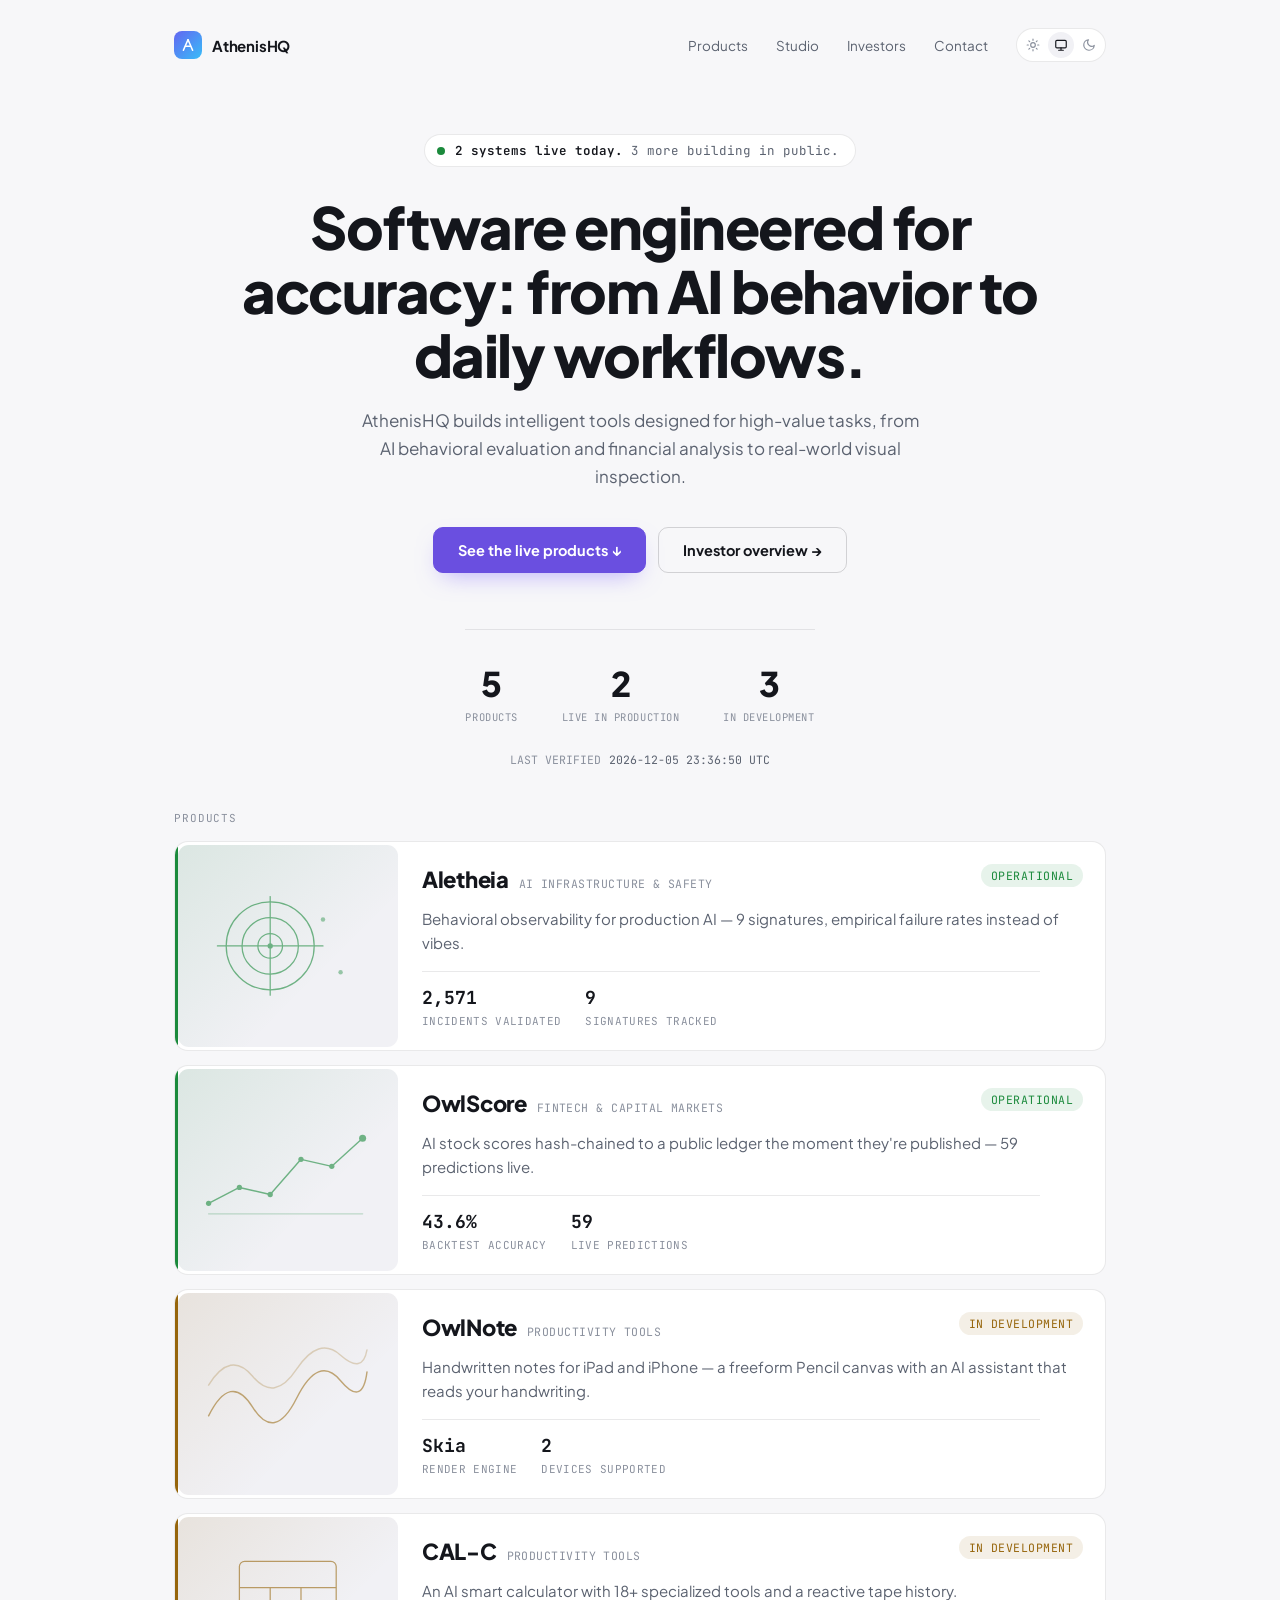
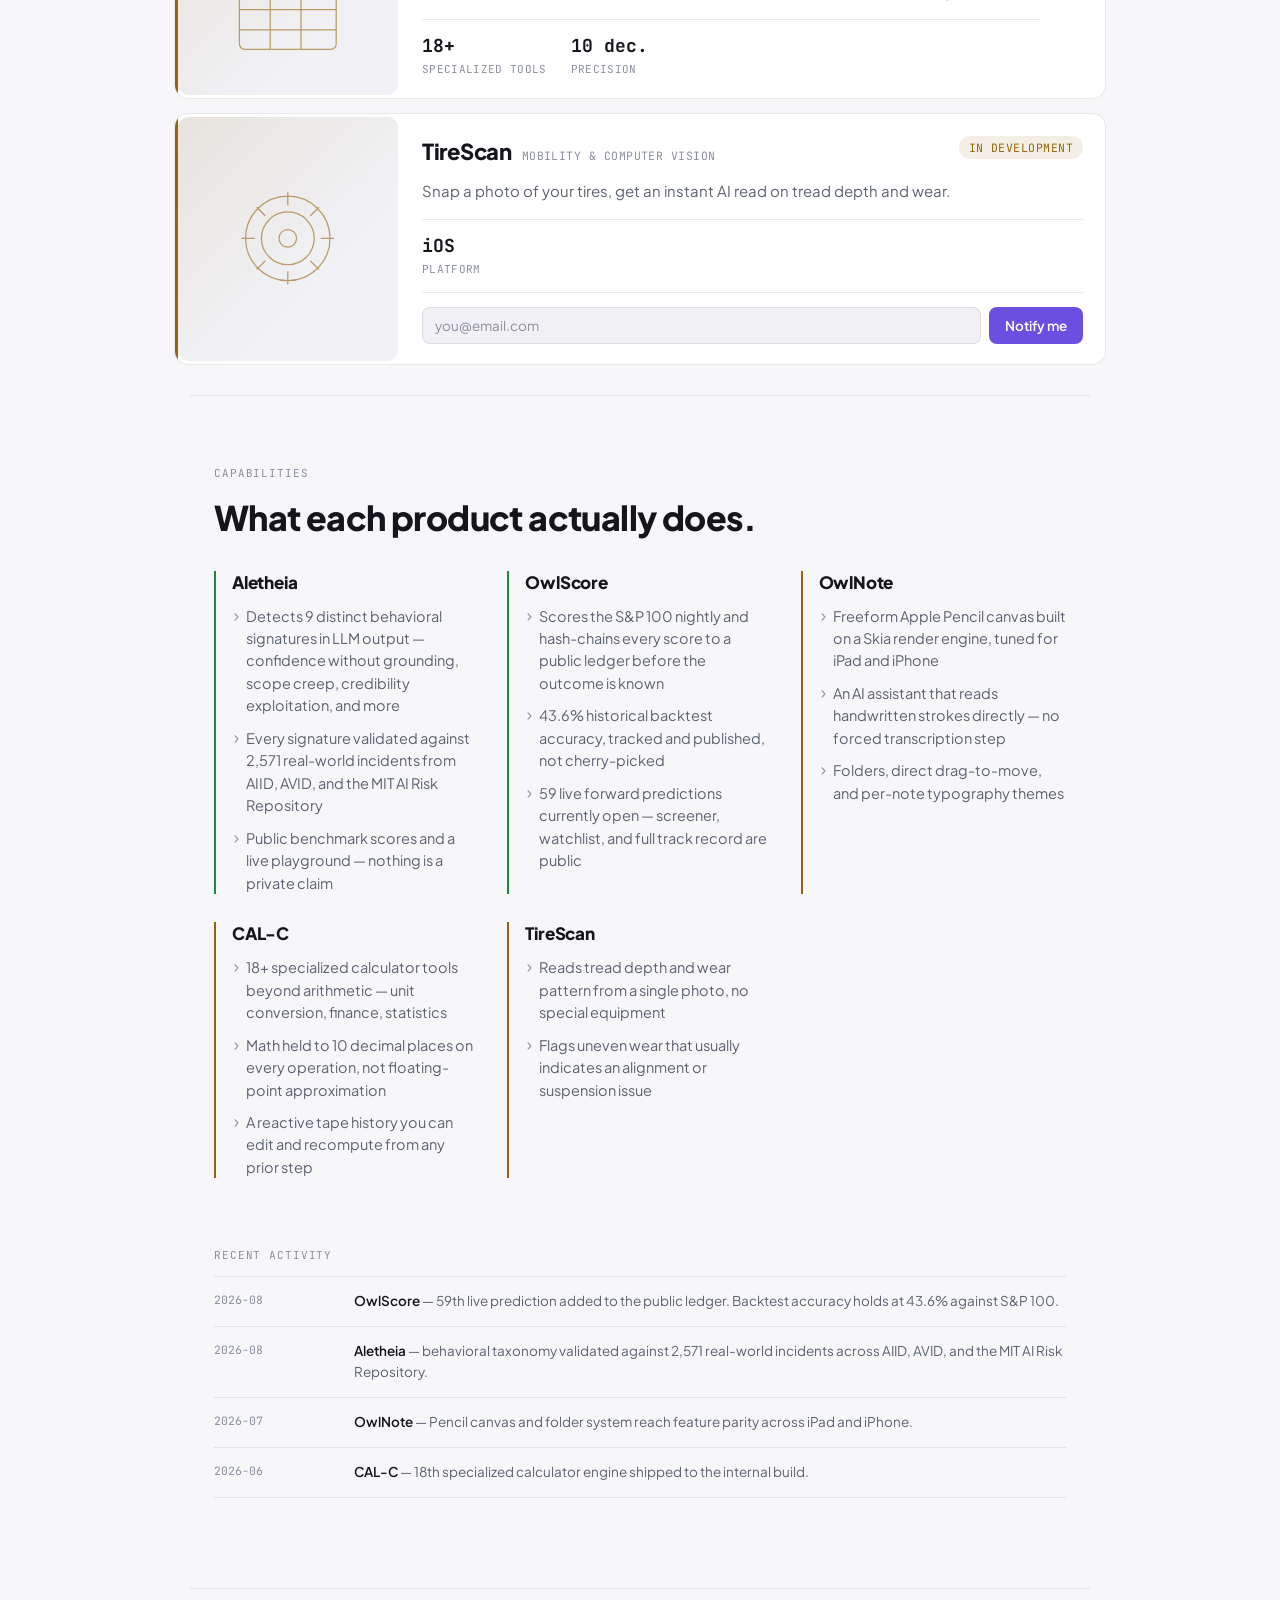
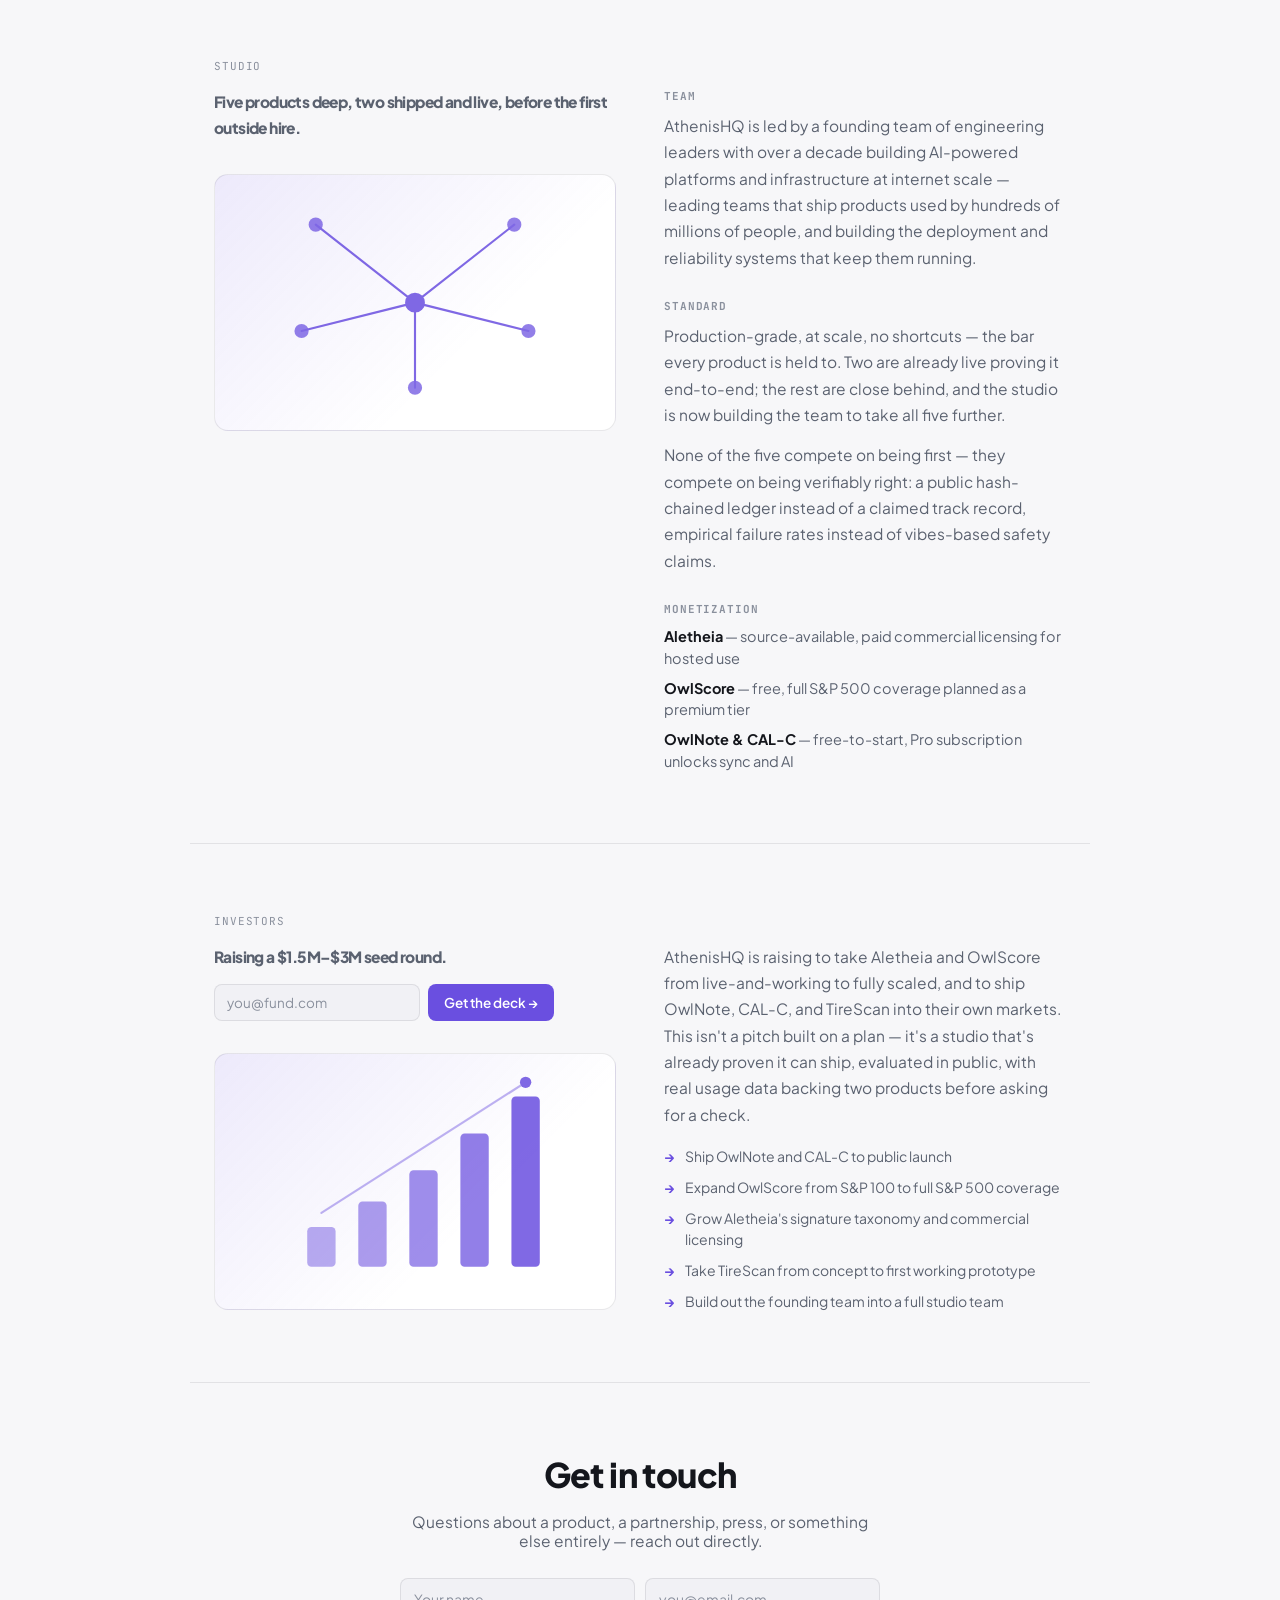
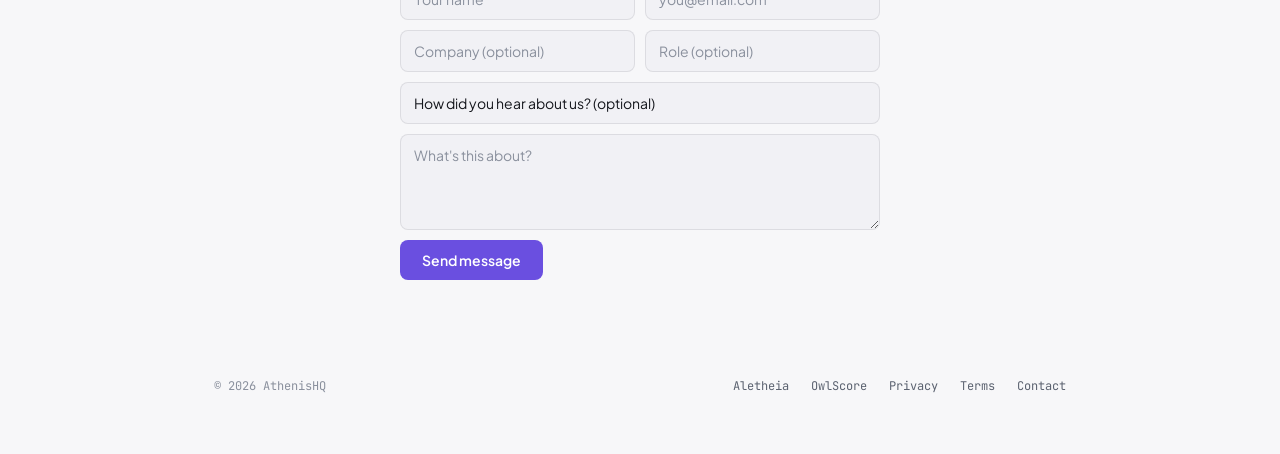
==== index.html @ 22915c14 "style: bump Capabilities section font size (15/13px -> 17/14.5px) Co-Authored-By: Claude Sonnet 5 <n" ====
<!DOCTYPE html>
<html lang="en">
<head>
<meta charset="UTF-8">
<meta name="viewport" content="width=device-width, initial-scale=1.0">
<title>AthenisHQ — AI-native products, verified in public</title>
<meta name="description" content="AthenisHQ is an AI-native product studio building Aletheia (LLM behavioral observability), OwlScore (verifiable AI stock scoring), OwlNote, CAL-C, and TireScan — each held to the same bar: real primitives, checkable claims.">
<meta name="robots" content="index, follow">
<link rel="canonical" href="https://athenishq.com/">

<meta property="og:type" content="website">
<meta property="og:url" content="https://athenishq.com/">
<meta property="og:title" content="AthenisHQ — AI-native products, verified in public">
<meta property="og:description" content="Five products. Two shipped. Zero shortcuts. Aletheia, OwlScore, OwlNote, CAL-C, and TireScan.">
<meta property="og:site_name" content="AthenisHQ">

<meta name="twitter:card" content="summary">
<meta name="twitter:title" content="AthenisHQ — AI-native products, verified in public">
<meta name="twitter:description" content="Five products. Two shipped. Zero shortcuts.">

<script type="application/ld+json">
{
  "@context": "https://schema.org",
  "@type": "Organization",
  "name": "AthenisHQ",
  "url": "https://athenishq.com",
  "sameAs": ["https://carmeai.com", "https://owlscore.carmeai.com"]
}
</script>

<link rel="icon" href="data:image/svg+xml,<svg xmlns=%22http://www.w3.org/2000/svg%22 viewBox=%220 0 32 32%22><defs><linearGradient id=%22g%22 x1=%220%22 y1=%220%22 x2=%2232%22 y2=%2232%22><stop offset=%220%22 stop-color=%22%236366F1%22/><stop offset=%221%22 stop-color=%22%2338BDF8%22/></linearGradient></defs><rect width=%2232%22 height=%2232%22 rx=%228%22 fill=%22url(%23g)%22/><path d=%22M16 6L8 26%22 stroke=%22%23fff%22 stroke-width=%222.6%22 stroke-linecap=%22round%22 fill=%22none%22/><path d=%22M16 6L24 26%22 stroke=%22%23fff%22 stroke-width=%222.6%22 stroke-linecap=%22round%22 fill=%22none%22/><path d=%22M11 18H21%22 stroke=%22%23fff%22 stroke-width=%222.6%22 stroke-linecap=%22round%22 fill=%22none%22/></svg>">

<link rel="preconnect" href="https://fonts.googleapis.com">
<link rel="preconnect" href="https://fonts.gstatic.com" crossorigin>
<link href="https://fonts.googleapis.com/css2?family=Plus+Jakarta+Sans:wght@400;500;600;700;800&family=JetBrains+Mono:wght@400;500;600&display=swap" rel="stylesheet">

<style>
  :root {
    --bg: #0B0D12;
    --surface: #12151B;
    --surface-2: #171B22;
    --line: rgba(255,255,255,0.08);
    --line-2: rgba(255,255,255,0.14);
    --text: #F0F2F5;
    --text-dim: #8B92A0;
    --text-faint: #565D6B;
    --ok: #3FB950;
    --ok-dim: rgba(63,185,80,0.12);
    --dev: #D29922;
    --dev-dim: rgba(210,153,34,0.12);
    --idle: #6E7681;
    --idle-dim: rgba(110,118,129,0.1);
    --accent: #7B61FF;
    --accent-dim: rgba(123,97,255,0.14);
    --font-sans: 'Plus Jakarta Sans', -apple-system, BlinkMacSystemFont, sans-serif;
    --font-mono: 'JetBrains Mono', ui-monospace, 'SF Mono', Menlo, monospace;
  }
  :root[data-theme="light"] {
    --bg: #F7F7F9; --surface: #FFFFFF; --surface-2: #F1F1F5;
    --line: rgba(15,17,23,0.09); --line-2: rgba(15,17,23,0.16);
    --text: #14161C; --text-dim: #5B6270; --text-faint: #8A909D;
    --ok: #1B8A3C; --ok-dim: rgba(27,138,60,0.10);
    --dev: #96650B; --dev-dim: rgba(150,101,11,0.10);
    --idle: #5B6270; --idle-dim: rgba(91,98,112,0.08);
    --accent: #6A4FE0; --accent-dim: rgba(106,79,224,0.12);
  }
  @media (prefers-color-scheme: light) {
    :root:not([data-theme="dark"]) {
      --bg: #F7F7F9; --surface: #FFFFFF; --surface-2: #F1F1F5;
      --line: rgba(15,17,23,0.09); --line-2: rgba(15,17,23,0.16);
      --text: #14161C; --text-dim: #5B6270; --text-faint: #8A909D;
      --ok: #1B8A3C; --ok-dim: rgba(27,138,60,0.10);
      --dev: #96650B; --dev-dim: rgba(150,101,11,0.10);
      --idle: #5B6270; --idle-dim: rgba(91,98,112,0.08);
      --accent: #6A4FE0; --accent-dim: rgba(106,79,224,0.12);
    }
  }
  * { box-sizing: border-box; margin: 0; padding: 0; }
  /* scroll-behavior intentionally left as browser default (not smooth) —
     see the hash-anchor script below for why. */
  body {
    background: var(--bg); color: var(--text);
    font-family: var(--font-sans); -webkit-font-smoothing: antialiased;
    transition: background 0.2s ease, color 0.2s ease;
  }
  a { color: inherit; }

  header {
    display: flex; align-items: center; justify-content: space-between;
    max-width: 980px; margin: 0 auto; padding: 28px 24px 0;
  }
  .brand { display: flex; align-items: center; gap: 10px; text-decoration: none; }
  .brand-mark {
    width: 28px; height: 28px; border-radius: 8px;
    background: linear-gradient(135deg, #6366F1, #38BDF8);
    display: flex; align-items: center; justify-content: center;
    flex-shrink: 0;
  }
  .brand-mark svg { width: 16px; height: 16px; }
  .brand-name { font-weight: 700; font-size: 15px; letter-spacing: -0.2px; }
  nav { display: flex; align-items: center; gap: 28px; font-size: 13.5px; }
  nav a { text-decoration: none; color: var(--text-dim); }
  nav a:hover { color: var(--text); }
  .theme-toggle {
    display: flex; align-items: center; gap: 2px;
    border: 1px solid var(--line); border-radius: 999px; padding: 3px;
    background: var(--surface);
  }
  .theme-toggle button {
    all: unset; cursor: pointer; width: 26px; height: 26px; border-radius: 999px;
    display: flex; align-items: center; justify-content: center;
    color: var(--text-faint); transition: background 0.15s ease, color 0.15s ease;
  }
  .theme-toggle button svg { width: 14px; height: 14px; }
  .theme-toggle button:hover { color: var(--text-dim); }
  .theme-toggle button.active { background: var(--surface-2); color: var(--text); }
  @media (max-width: 700px) { nav a { display: none; } }

  /* ── Status header ── */
  .status-hero {
    max-width: 900px; margin: 72px auto 0; padding: 0 24px;
    display: flex; flex-direction: column; align-items: center; text-align: center;
  }
  .overall {
    display: inline-flex; align-items: center; gap: 10px; margin-bottom: 28px;
    padding: 7px 16px 7px 12px; border: 1px solid var(--line); border-radius: 999px;
    background: var(--surface);
  }
  .pulse-dot { position: relative; width: 8px; height: 8px; border-radius: 50%; background: var(--ok); flex-shrink: 0; }
  .pulse-dot::after {
    content: ""; position: absolute; inset: -6px; border-radius: 50%;
    border: 1px solid var(--ok); opacity: 0; animation: pulse 2.2s ease-out infinite;
  }
  @keyframes pulse { 0% { opacity: 0.6; transform: scale(0.6); } 100% { opacity: 0; transform: scale(1.8); } }
  @media (prefers-reduced-motion: reduce) { .pulse-dot::after { animation: none; } }
  .overall-text { font-family: var(--font-mono); font-size: 12.5px; color: var(--text-dim); }
  .overall-text b { color: var(--text); font-weight: 600; }

  h1 {
    font-size: clamp(34px, 5.6vw, 58px); font-weight: 800; line-height: 1.1;
    letter-spacing: -1.5px; max-width: 800px; margin-bottom: 20px;
  }
  .hero-desc { font-size: 17px; line-height: 1.65; color: var(--text-dim); max-width: 560px; margin-bottom: 4px; }

  .cta-row { display: flex; gap: 12px; flex-wrap: wrap; justify-content: center; margin-top: 32px; }
  .btn-primary, .btn-secondary {
    font-family: var(--font-sans); font-size: 14.5px; font-weight: 700;
    padding: 13px 24px; border-radius: 10px; text-decoration: none; border: none; cursor: pointer;
    display: inline-flex; align-items: center; gap: 8px;
    transition: transform 0.15s ease, box-shadow 0.15s ease, border-color 0.15s ease, background 0.15s ease, opacity 0.15s ease;
  }
  .btn-primary {
    background: var(--accent); color: #fff; border: 1px solid var(--accent);
    box-shadow: 0 10px 24px -10px rgba(123,97,255,0.55);
  }
  .btn-primary:hover { transform: translateY(-1px); box-shadow: 0 14px 30px -10px rgba(123,97,255,0.7); }
  .btn-primary:disabled { opacity: 0.6; cursor: default; transform: none; }
  .btn-secondary { background: transparent; color: var(--text); border: 1px solid var(--line-2); }
  .btn-secondary:hover { background: var(--surface-2); border-color: var(--text-dim); }

  .stat-strip {
    display: flex; gap: 44px; flex-wrap: wrap; justify-content: center;
    margin-top: 56px; padding-top: 32px; border-top: 1px solid var(--line);
    max-width: 640px;
  }
  .stat-item { text-align: center; }
  .stat-item b { display: block; font-size: clamp(24px, 3vw, 34px); font-weight: 800; letter-spacing: -0.5px; }
  .stat-item span {
    display: block; margin-top: 5px; font-family: var(--font-mono); font-size: 10.5px;
    color: var(--text-faint); text-transform: uppercase; letter-spacing: 0.05em;
  }

  .verified-line {
    margin-top: 28px; width: 100%; max-width: 640px;
    display: flex; align-items: center; justify-content: center; gap: 8px;
    font-family: var(--font-mono); font-size: 11.5px; color: var(--text-faint);
  }
  .verified-line #live-clock { color: var(--text-dim); }
  @media (max-width: 640px) { .status-hero { margin-top: 48px; } }

  /* ── Reveal-on-scroll ── */
  .reveal { opacity: 0; transform: translateY(16px); transition: opacity 0.5s ease, transform 0.35s ease; overflow-anchor: none; }
  .reveal.in-view { opacity: 1; transform: translateY(0); }

  /* ── Products ── */
  .services { max-width: 980px; margin: 44px auto 0; padding: 0 24px 30px; }
  .services-label {
    font-family: var(--font-mono); font-size: 11px; letter-spacing: 0.08em;
    color: var(--text-faint); text-transform: uppercase; margin-bottom: 16px;
  }
  .services-grid { display: flex; flex-direction: column; gap: 14px; }
  .service {
    display: flex; flex-direction: row; align-items: stretch; position: relative;
    border: 1px solid var(--line); border-radius: 14px;
    background: var(--surface); text-decoration: none; color: inherit;
    overflow: hidden;
    transition: opacity 0.5s ease, transform 0.35s ease, border-color 0.18s ease, background 0.18s ease, box-shadow 0.25s ease;
  }
  .service::before { content: ""; position: absolute; left: 0; top: 0; bottom: 0; width: 3px; z-index: 1; }
  .service.ok::before { background: var(--ok); }
  .service.dev::before { background: var(--dev); }
  .service.idle::before { background: var(--idle); }
  .service:hover, .service:focus-within {
    background: var(--surface-2); border-color: var(--line-2);
    transform: translateY(-3px);
    box-shadow: 0 16px 32px -18px rgba(0,0,0,0.55);
  }
  .service:hover .svc-arrow { opacity: 1; transform: translate(0,0); }
  .svc-graphic {
    flex: 0 0 220px; align-self: stretch; margin: 3px 0 3px 3px;
    border-radius: 11px;
    display: flex; align-items: center; justify-content: center;
    position: relative; overflow: hidden;
  }
  .service.ok .svc-graphic { background: linear-gradient(135deg, var(--ok-dim), transparent 65%), var(--surface-2); }
  .service.dev .svc-graphic { background: linear-gradient(135deg, var(--dev-dim), transparent 65%), var(--surface-2); }
  .svc-graphic svg { width: 88%; height: 88%; opacity: 0.6; }
  .service.ok .svc-graphic svg { color: var(--ok); }
  .service.dev .svc-graphic svg { color: var(--dev); }
  .svc-content { flex: 1; min-width: 0; padding: 22px 22px 20px 24px; display: flex; flex-direction: column; }
  @media (max-width: 760px) {
    .service { flex-direction: column; }
    .svc-graphic { flex: 0 0 140px; margin: 3px 3px 0; }
    .svc-content { padding: 18px 20px 18px; }
  }
  .svc-top { display: flex; justify-content: space-between; align-items: flex-start; gap: 16px; margin-bottom: 14px; }
  .svc-name { display: flex; flex-direction: column; gap: 3px; padding-top: 1px; }
  .svc-name-row { display: flex; align-items: baseline; gap: 10px; flex-wrap: wrap; }
  .svc-name b { font-size: 22px; font-weight: 800; letter-spacing: -0.3px; }
  .svc-name .vertical { font-family: var(--font-mono); font-size: 11.5px; color: var(--text-faint); text-transform: uppercase; letter-spacing: 0.04em; }
  .svc-status {
    font-family: var(--font-mono); font-size: 11.5px; text-transform: uppercase;
    letter-spacing: 0.04em; white-space: nowrap; padding: 4px 10px; border-radius: 20px; flex-shrink: 0;
  }
  .svc-status.ok { color: var(--ok); background: var(--ok-dim); }
  .svc-status.dev { color: var(--dev); background: var(--dev-dim); }
  .svc-status.idle { color: var(--idle); background: var(--idle-dim); }
  .svc-desc { font-size: 15px; color: var(--text-dim); line-height: 1.6; margin-bottom: 16px; }
  .svc-bottom { display: flex; justify-content: space-between; align-items: flex-end; margin-top: auto; gap: 16px; flex-wrap: wrap; }
  .svc-metrics { display: flex; gap: 24px; padding-top: 14px; border-top: 1px solid var(--line); font-family: var(--font-mono); flex: 1; }
  .svc-metrics b { display: block; font-size: 18px; color: var(--text); font-weight: 700; }
  .svc-metrics span { font-size: 11px; color: var(--text-faint); text-transform: uppercase; letter-spacing: 0.03em; }
  .svc-arrow {
    font-family: var(--font-mono); font-size: 18px; padding-top: 16px; padding-left: 16px;
    opacity: 0; transform: translate(-6px, 0); transition: opacity 0.25s ease, transform 0.25s ease; flex-shrink: 0;
  }
  .service.ok .svc-arrow { color: var(--ok); }
  .service.dev .svc-arrow { color: var(--dev); }

  /* ── Inline waitlist form ── */
  .inline-waitlist { display: flex; gap: 8px; flex-wrap: wrap; margin-top: 14px; padding-top: 14px; border-top: 1px solid var(--line); }
  .inline-waitlist input[type="email"] {
    flex: 1; min-width: 150px; padding: 9px 12px; border-radius: 8px;
    background: var(--surface-2); border: 1px solid var(--line);
    color: var(--text); font-family: var(--font-sans); font-size: 13.5px;
  }
  .inline-waitlist input[type="email"]::placeholder { color: var(--text-faint); }
  .inline-waitlist input[type="email"]:focus { outline: none; border-color: var(--accent); }
  .inline-waitlist button {
    padding: 9px 16px; border-radius: 8px; border: none;
    background: var(--accent); color: #fff;
    font-family: var(--font-sans); font-size: 13.5px; font-weight: 600;
    cursor: pointer; transition: opacity 0.15s; white-space: nowrap;
  }
  .inline-waitlist button:hover { opacity: 0.88; }
  .inline-waitlist button:disabled { opacity: 0.6; cursor: default; }
  .inline-waitlist-note { font-size: 12px; margin-top: 8px; color: var(--text-faint); width: 100%; }
  .inline-waitlist-note.ok { color: var(--ok); }
  .inline-waitlist-note.err { color: #EF4444; }
  .inline-waitlist.centered { max-width: 380px; margin-left: auto; margin-right: auto; }

  /* ── Capabilities ── */
  .cap-grid { display: grid; grid-template-columns: repeat(auto-fit, minmax(210px, 1fr)); gap: 28px; margin-top: 32px; }
  .cap-card { padding-left: 16px; border-left: 2px solid var(--line); }
  .cap-card.ok { border-left-color: var(--ok); }
  .cap-card.dev { border-left-color: var(--dev); }
  .cap-card b.cap-name { display: block; font-size: 17px; font-weight: 800; margin-bottom: 12px; letter-spacing: -0.2px; }
  .cap-card ul { list-style: none; display: flex; flex-direction: column; gap: 10px; }
  .cap-card li { font-size: 14.5px; color: var(--text-dim); line-height: 1.55; padding-left: 14px; position: relative; }
  .cap-card li::before { content: "›"; position: absolute; left: 0; top: 0; color: var(--text-faint); font-family: var(--font-mono); }

  /* ── Incident-style log ── */
  .log-wrap { max-width: 900px; margin: 0 auto; padding: 0 24px 90px; }
  .log-label {
    font-family: var(--font-mono); font-size: 11px; letter-spacing: 0.08em;
    color: var(--text-faint); text-transform: uppercase; margin-bottom: 14px;
  }
  .log-entry { display: grid; grid-template-columns: 120px 1fr; gap: 20px; padding: 14px 0; border-top: 1px solid var(--line); font-size: 13.5px; }
  .log-entry:last-child { border-bottom: 1px solid var(--line); }
  .log-entry time { font-family: var(--font-mono); font-size: 11.5px; color: var(--text-faint); padding-top: 1px; }
  .log-entry p { color: var(--text-dim); line-height: 1.55; }
  .log-entry p b { color: var(--text); font-weight: 600; }

  /* ── Studio / Investors / Contact ── */
  .section { max-width: 900px; margin: 0 auto; padding: 70px 24px; border-top: 1px solid var(--line); scroll-margin-top: 80px; }
  #products { scroll-margin-top: 80px; }
  .section-label {
    font-family: var(--font-mono); font-size: 11px; letter-spacing: 0.08em;
    color: var(--text-faint); text-transform: uppercase; margin-bottom: 16px;
  }
  .split { display: grid; grid-template-columns: 1fr 1fr; gap: 48px; align-items: start; }
  @media (max-width: 760px) { .split { grid-template-columns: 1fr; } }
  .split-quote { font-size: clamp(22px, 2.8vw, 30px); font-weight: 800; letter-spacing: -0.6px; line-height: 1.3; }
  .section-graphic {
    margin-top: 32px; min-height: 220px; border-radius: 14px;
    background: linear-gradient(135deg, var(--accent-dim), transparent 65%), var(--surface);
    border: 1px solid var(--line);
    display: flex; align-items: center; justify-content: center;
  }
  .section-graphic svg { width: 78%; height: 78%; color: var(--accent); opacity: 0.85; }
  @media (max-width: 760px) { .section-graphic { margin-top: 24px; } }
  .split p { font-size: 15.5px; line-height: 1.7; color: var(--text-dim); }
  .split p + p { margin-top: 14px; }
  .studio-blocks { display: flex; flex-direction: column; gap: 28px; }
  .studio-block-label {
    display: block; font-family: var(--font-mono); font-size: 11px; letter-spacing: 0.08em;
    color: var(--text-faint); text-transform: uppercase; margin-bottom: 10px;
  }
  .studio-money { list-style: none; display: flex; flex-direction: column; gap: 8px; }
  .studio-money li { font-size: 14.5px; color: var(--text-dim); line-height: 1.5; }
  .studio-money li b { color: var(--text); font-weight: 700; }
  .roadmap-list { list-style: none; display: flex; flex-direction: column; gap: 10px; margin-top: 18px; }
  .roadmap-list li { font-size: 14px; color: var(--text-dim); line-height: 1.5; display: flex; gap: 10px; align-items: flex-start; }
  .roadmap-list li::before { content: "→"; color: var(--accent); font-weight: 700; flex-shrink: 0; }

  .contact-block { text-align: center; }
  .contact-block h2 { font-size: clamp(24px, 3.2vw, 34px); font-weight: 800; letter-spacing: -0.6px; max-width: 560px; margin: 0 auto 16px; }
  .contact-block p { font-size: 15.5px; color: var(--text-dim); max-width: 480px; margin: 0 auto 8px; }
  .contact-block .inline-waitlist { border-top: none; padding-top: 0; margin-top: 28px; justify-content: center; }

  .contact-form {
    display: flex; flex-direction: column; gap: 10px;
    max-width: 480px; margin: 28px auto 0; text-align: left;
  }
  .contact-row { display: flex; gap: 10px; flex-wrap: wrap; }
  .contact-form input, .contact-form textarea, .contact-form select {
    flex: 1; min-width: 160px; padding: 11px 13px; border-radius: 8px;
    background: var(--surface-2); border: 1px solid var(--line);
    color: var(--text); font-family: var(--font-sans); font-size: 14px;
  }
  .contact-form select { width: 100%; appearance: none; cursor: pointer; }
  .contact-form select:invalid, .contact-form select option[value=""] { color: var(--text-faint); }
  .contact-form textarea { width: 100%; resize: vertical; min-height: 90px; }
  .contact-form input::placeholder, .contact-form textarea::placeholder { color: var(--text-faint); }
  .contact-form input:focus, .contact-form textarea:focus, .contact-form select:focus { outline: none; border-color: var(--accent); }
  .contact-form button {
    align-self: flex-start; padding: 11px 22px; border-radius: 8px; border: none;
    background: var(--accent); color: #fff;
    font-family: var(--font-sans); font-size: 14px; font-weight: 600;
    cursor: pointer; transition: opacity 0.15s;
  }
  .contact-form button:hover { opacity: 0.88; }
  .contact-form button:disabled { opacity: 0.6; cursor: default; }

  footer {
    max-width: 900px; margin: 0 auto; padding: 28px 24px 60px;
    display: flex; justify-content: space-between; align-items: center; flex-wrap: wrap; gap: 12px;
    font-family: var(--font-mono); font-size: 12px; color: var(--text-faint);
  }
  footer .foot-links { display: flex; gap: 22px; flex-wrap: wrap; }
  footer a { color: var(--text-dim); text-decoration: none; }
  footer a:hover { color: var(--text); }
</style>
</head>
<body>

<header>
  <a href="#" class="brand">
    <span class="brand-mark">
      <svg viewBox="0 0 24 24" fill="none" stroke="#fff" stroke-width="2.2" stroke-linecap="round" stroke-linejoin="round">
        <path d="M12 4L5 20"/><path d="M12 4L19 20"/><path d="M8.3 14H15.7"/>
      </svg>
    </span>
    <span class="brand-name">AthenisHQ</span>
  </a>
  <nav>
    <a href="#products">Products</a>
    <a href="#studio">Studio</a>
    <a href="#investors">Investors</a>
    <a href="#contact">Contact</a>
    <div class="theme-toggle" role="group" aria-label="Theme">
      <button type="button" data-theme-choice="light" aria-label="Light theme" title="Light">
        <svg viewBox="0 0 24 24" fill="none" stroke="currentColor" stroke-width="2" stroke-linecap="round"><circle cx="12" cy="12" r="4"/><path d="M12 2v2M12 20v2M4.9 4.9l1.4 1.4M17.7 17.7l1.4 1.4M2 12h2M20 12h2M4.9 19.1l1.4-1.4M17.7 6.3l1.4-1.4"/></svg>
      </button>
      <button type="button" data-theme-choice="system" aria-label="System theme" title="System">
        <svg viewBox="0 0 24 24" fill="none" stroke="currentColor" stroke-width="2" stroke-linecap="round" stroke-linejoin="round"><rect x="3" y="4" width="18" height="13" rx="2"/><path d="M8 21h8M12 17v4"/></svg>
      </button>
      <button type="button" data-theme-choice="dark" aria-label="Dark theme" title="Dark">
        <svg viewBox="0 0 24 24" fill="none" stroke="currentColor" stroke-width="2" stroke-linecap="round" stroke-linejoin="round"><path d="M21 12.8A9 9 0 1 1 11.2 3 7 7 0 0 0 21 12.8z"/></svg>
      </button>
    </div>
  </nav>
</header>

<div class="status-hero">
  <div class="overall">
    <span class="pulse-dot"></span>
    <span class="overall-text"><b>2 systems live today.</b> 3 more building in public.</span>
  </div>

  <h1>Software engineered for accuracy: from AI behavior to daily workflows.</h1>
  <p class="hero-desc">AthenisHQ builds intelligent tools designed for high-value tasks, from AI behavioral evaluation and financial analysis to real-world visual inspection.</p>

  <div class="cta-row">
    <a href="#products" class="btn-primary">See the live products ↓</a>
    <a href="#investors" class="btn-secondary">Investor overview →</a>
  </div>

  <div class="stat-strip">
    <div class="stat-item"><b>5</b><span>Products</span></div>
    <div class="stat-item"><b>2</b><span>Live in production</span></div>
    <div class="stat-item"><b>3</b><span>In development</span></div>
  </div>

  <div class="verified-line">
    <span>LAST VERIFIED</span>
    <span id="live-clock">—</span>
  </div>
</div>

<div class="services" id="products">
  <div class="services-label">Products</div>
  <div class="services-grid">

  <a href="https://carmeai.com" target="_blank" rel="noopener" class="service ok reveal">
    <div class="svc-graphic">
      <svg viewBox="0 0 220 140" fill="none" stroke="currentColor" stroke-width="1.4" stroke-linecap="round">
        <circle cx="90" cy="70" r="14"/><circle cx="90" cy="70" r="32"/><circle cx="90" cy="70" r="50"/>
        <line x1="90" y1="14" x2="90" y2="126"/><line x1="30" y1="70" x2="150" y2="70"/>
        <circle cx="90" cy="70" r="3" fill="currentColor" stroke="none"/>
        <circle cx="150" cy="40" r="2.5" fill="currentColor" stroke="none" opacity="0.7"/>
        <circle cx="170" cy="100" r="2.5" fill="currentColor" stroke="none" opacity="0.7"/>
      </svg>
    </div>
    <div class="svc-content">
      <div class="svc-top">
        <div class="svc-name"><div class="svc-name-row"><b>Aletheia</b><span class="vertical">AI Infrastructure &amp; Safety</span></div></div>
        <span class="svc-status ok">Operational</span>
      </div>
      <p class="svc-desc">Behavioral observability for production AI — 9 signatures, empirical failure rates instead of vibes.</p>
      <div class="svc-bottom">
        <div class="svc-metrics">
          <div><b>2,571</b><span>Incidents validated</span></div>
          <div><b>9</b><span>Signatures tracked</span></div>
        </div>
        <span class="svc-arrow">→</span>
      </div>
    </div>
  </a>

  <a href="https://owlscore.carmeai.com" target="_blank" rel="noopener" class="service ok reveal">
    <div class="svc-graphic">
      <svg viewBox="0 0 220 140" fill="none" stroke="currentColor" stroke-width="1.6" stroke-linecap="round" stroke-linejoin="round">
        <polyline points="20,108 55,90 90,98 125,58 160,66 195,34"/>
        <circle cx="20" cy="108" r="3" fill="currentColor" stroke="none"/>
        <circle cx="55" cy="90" r="3" fill="currentColor" stroke="none"/>
        <circle cx="90" cy="98" r="3" fill="currentColor" stroke="none"/>
        <circle cx="125" cy="58" r="3" fill="currentColor" stroke="none"/>
        <circle cx="160" cy="66" r="3" fill="currentColor" stroke="none"/>
        <circle cx="195" cy="34" r="4" fill="currentColor" stroke="none"/>
        <line x1="20" y1="120" x2="195" y2="120" opacity="0.4"/>
      </svg>
    </div>
    <div class="svc-content">
      <div class="svc-top">
        <div class="svc-name"><div class="svc-name-row"><b>OwlScore</b><span class="vertical">Fintech &amp; Capital Markets</span></div></div>
        <span class="svc-status ok">Operational</span>
      </div>
      <p class="svc-desc" id="owlscore-live-note-wrap">AI stock scores hash-chained to a public ledger the moment they're published — 59 predictions live.<span id="owlscore-live-note" style="display:none; color:var(--ok);"> · Pulled live from the public ledger, just now.</span></p>
      <div class="svc-bottom">
        <div class="svc-metrics">
          <div><b id="os-stat-backtest">43.6%</b><span>Backtest accuracy</span></div>
          <div><b id="os-stat-live">59</b><span>Live predictions</span></div>
        </div>
        <span class="svc-arrow">→</span>
      </div>
    </div>
  </a>

  <a href="/owlnote/" class="service dev reveal">
    <div class="svc-graphic">
      <svg viewBox="0 0 220 140" fill="none" stroke="currentColor" stroke-width="1.6" stroke-linecap="round">
        <path d="M20,95 Q45,45 70,85 T120,75 T170,55 T200,45" opacity="0.9"/>
        <path d="M20,60 Q45,20 70,50 T120,42 T170,26 T200,20" opacity="0.4"/>
      </svg>
    </div>
    <div class="svc-content">
      <div class="svc-top">
        <div class="svc-name"><div class="svc-name-row"><b>OwlNote</b><span class="vertical">Productivity Tools</span></div></div>
        <span class="svc-status dev">In development</span>
      </div>
      <p class="svc-desc">Handwritten notes for iPad and iPhone — a freeform Pencil canvas with an AI assistant that reads your handwriting.</p>
      <div class="svc-bottom">
        <div class="svc-metrics">
          <div><b>Skia</b><span>Render engine</span></div>
          <div><b>2</b><span>Devices supported</span></div>
        </div>
        <span class="svc-arrow">→</span>
      </div>
    </div>
  </a>

  <a href="/calc/" class="service dev reveal">
    <div class="svc-graphic">
      <svg viewBox="0 0 220 140" fill="none" stroke="currentColor" stroke-width="1.4">
        <rect x="55" y="20" width="110" height="100" rx="6"/>
        <line x1="55" y1="50" x2="165" y2="50"/>
        <line x1="90" y1="50" x2="90" y2="120"/>
        <line x1="125" y1="50" x2="125" y2="120"/>
        <line x1="55" y1="75" x2="165" y2="75"/>
        <line x1="55" y1="98" x2="165" y2="98"/>
      </svg>
    </div>
    <div class="svc-content">
      <div class="svc-top">
        <div class="svc-name"><div class="svc-name-row"><b>CAL-C</b><span class="vertical">Productivity Tools</span></div></div>
        <span class="svc-status dev">In development</span>
      </div>
      <p class="svc-desc">An AI smart calculator with 18+ specialized tools and a reactive tape history.</p>
      <div class="svc-bottom">
        <div class="svc-metrics">
          <div><b>18+</b><span>Specialized tools</span></div>
          <div><b>10 dec.</b><span>Precision</span></div>
        </div>
        <span class="svc-arrow">→</span>
      </div>
    </div>
  </a>

  <div class="service dev reveal">
    <div class="svc-graphic">
      <svg viewBox="0 0 220 140" fill="none" stroke="currentColor" stroke-width="1.4">
        <circle cx="110" cy="70" r="48"/><circle cx="110" cy="70" r="30"/><circle cx="110" cy="70" r="10"/>
        <line x1="110" y1="18" x2="110" y2="32" stroke-linecap="round"/>
        <line x1="110" y1="108" x2="110" y2="122" stroke-linecap="round"/>
        <line x1="58" y1="70" x2="72" y2="70" stroke-linecap="round"/>
        <line x1="148" y1="70" x2="162" y2="70" stroke-linecap="round"/>
        <line x1="75" y1="35" x2="84" y2="44" stroke-linecap="round"/>
        <line x1="145" y1="35" x2="136" y2="44" stroke-linecap="round"/>
        <line x1="75" y1="105" x2="84" y2="96" stroke-linecap="round"/>
        <line x1="145" y1="105" x2="136" y2="96" stroke-linecap="round"/>
      </svg>
    </div>
    <div class="svc-content">
      <div class="svc-top">
        <div class="svc-name"><div class="svc-name-row"><b>TireScan</b><span class="vertical">Mobility &amp; Computer Vision</span></div></div>
        <span class="svc-status dev">In development</span>
      </div>
      <p class="svc-desc">Snap a photo of your tires, get an instant AI read on tread depth and wear.</p>
      <div class="svc-metrics" style="padding-top:14px; border-top:1px solid var(--line);">
        <div><b>iOS</b><span>Platform</span></div>
      </div>
      <form class="inline-waitlist" data-product="TireScan">
        <input type="email" required placeholder="you@email.com" aria-label="Email address">
        <button type="submit">Notify me</button>
      </form>
    </div>
  </div>

  </div>
</div>

<div class="section reveal" id="capabilities">
  <div class="section-label">Capabilities</div>
  <h2 style="font-size: clamp(24px, 3.2vw, 34px); font-weight: 800; letter-spacing: -0.6px; margin-bottom: 18px;">What each product actually does.</h2>
  <div class="cap-grid">
    <div class="cap-card ok">
      <b class="cap-name">Aletheia</b>
      <ul>
        <li>Detects 9 distinct behavioral signatures in LLM output — confidence without grounding, scope creep, credibility exploitation, and more</li>
        <li>Every signature validated against 2,571 real-world incidents from AIID, AVID, and the MIT AI Risk Repository</li>
        <li>Public benchmark scores and a live playground — nothing is a private claim</li>
      </ul>
    </div>
    <div class="cap-card ok">
      <b class="cap-name">OwlScore</b>
      <ul>
        <li>Scores the S&amp;P 100 nightly and hash-chains every score to a public ledger before the outcome is known</li>
        <li>43.6% historical backtest accuracy, tracked and published, not cherry-picked</li>
        <li>59 live forward predictions currently open — screener, watchlist, and full track record are public</li>
      </ul>
    </div>
    <div class="cap-card dev">
      <b class="cap-name">OwlNote</b>
      <ul>
        <li>Freeform Apple Pencil canvas built on a Skia render engine, tuned for iPad and iPhone</li>
        <li>An AI assistant that reads handwritten strokes directly — no forced transcription step</li>
        <li>Folders, direct drag-to-move, and per-note typography themes</li>
      </ul>
    </div>
    <div class="cap-card dev">
      <b class="cap-name">CAL-C</b>
      <ul>
        <li>18+ specialized calculator tools beyond arithmetic — unit conversion, finance, statistics</li>
        <li>Math held to 10 decimal places on every operation, not floating-point approximation</li>
        <li>A reactive tape history you can edit and recompute from any prior step</li>
      </ul>
    </div>
    <div class="cap-card dev">
      <b class="cap-name">TireScan</b>
      <ul>
        <li>Reads tread depth and wear pattern from a single photo, no special equipment</li>
        <li>Flags uneven wear that usually indicates an alignment or suspension issue</li>
      </ul>
    </div>
  </div>
</div>

<div class="log-wrap reveal">
  <div class="log-label">Recent activity</div>
  <div class="log-entry">
    <time>2026-08</time>
    <p><b>OwlScore</b> — 59th live prediction added to the public ledger. Backtest accuracy holds at 43.6% against S&amp;P 100.</p>
  </div>
  <div class="log-entry">
    <time>2026-08</time>
    <p><b>Aletheia</b> — behavioral taxonomy validated against 2,571 real-world incidents across AIID, AVID, and the MIT AI Risk Repository.</p>
  </div>
  <div class="log-entry">
    <time>2026-07</time>
    <p><b>OwlNote</b> — Pencil canvas and folder system reach feature parity across iPad and iPhone.</p>
  </div>
  <div class="log-entry">
    <time>2026-06</time>
    <p><b>CAL-C</b> — 18th specialized calculator engine shipped to the internal build.</p>
  </div>
</div>

<div class="section reveal" id="studio">
  <div class="section-label">Studio</div>
  <div class="split">
    <div>
      <p class="split-quote">Five products deep, two shipped and live, before the first outside hire.</p>
      <div class="section-graphic">
        <svg viewBox="0 0 220 180" fill="none" stroke="currentColor" stroke-width="1.5" stroke-linecap="round">
          <line x1="110" y1="90" x2="40" y2="35"/>
          <line x1="110" y1="90" x2="180" y2="35"/>
          <line x1="110" y1="90" x2="30" y2="110"/>
          <line x1="110" y1="90" x2="190" y2="110"/>
          <line x1="110" y1="90" x2="110" y2="150"/>
          <circle cx="110" cy="90" r="7" fill="currentColor" stroke="none"/>
          <circle cx="40" cy="35" r="5" fill="currentColor" stroke="none" opacity="0.85"/>
          <circle cx="180" cy="35" r="5" fill="currentColor" stroke="none" opacity="0.85"/>
          <circle cx="30" cy="110" r="5" fill="currentColor" stroke="none" opacity="0.85"/>
          <circle cx="190" cy="110" r="5" fill="currentColor" stroke="none" opacity="0.85"/>
          <circle cx="110" cy="150" r="5" fill="currentColor" stroke="none" opacity="0.85"/>
        </svg>
      </div>
    </div>
    <div class="studio-blocks">
      <div class="studio-block">
        <b class="studio-block-label">Team</b>
        <p>AthenisHQ is led by a founding team of engineering leaders with over a decade building AI-powered platforms and infrastructure at internet scale — leading teams that ship products used by hundreds of millions of people, and building the deployment and reliability systems that keep them running.</p>
      </div>
      <div class="studio-block">
        <b class="studio-block-label">Standard</b>
        <p>Production-grade, at scale, no shortcuts — the bar every product is held to. Two are already live proving it end-to-end; the rest are close behind, and the studio is now building the team to take all five further.</p>
        <p>None of the five compete on being first — they compete on being verifiably right: a public hash-chained ledger instead of a claimed track record, empirical failure rates instead of vibes-based safety claims.</p>
      </div>
      <div class="studio-block">
        <b class="studio-block-label">Monetization</b>
        <ul class="studio-money">
          <li><b>Aletheia</b> — source-available, paid commercial licensing for hosted use</li>
          <li><b>OwlScore</b> — free, full S&amp;P 500 coverage planned as a premium tier</li>
          <li><b>OwlNote &amp; CAL-C</b> — free-to-start, Pro subscription unlocks sync and AI</li>
        </ul>
      </div>
    </div>
  </div>
</div>

<div class="section reveal" id="investors">
  <div class="section-label">Investors</div>
  <div class="split">
    <div>
      <p class="split-quote">Raising a $1.5M–$3M seed round.</p>
      <form class="inline-waitlist" data-product="Investor inquiry" data-success="Got it — we'll follow up with the deck shortly." style="border-top:none; padding-top:0; max-width:340px;">
        <input type="email" required placeholder="you@fund.com" aria-label="Email address">
        <button type="submit">Get the deck →</button>
      </form>
      <div class="section-graphic">
        <svg viewBox="0 0 220 180" fill="none" stroke="currentColor" stroke-width="1.5" stroke-linecap="round">
          <rect x="34" y="122" width="20" height="28" rx="3" fill="currentColor" stroke="none" opacity="0.55"/>
          <rect x="70" y="104" width="20" height="46" rx="3" fill="currentColor" stroke="none" opacity="0.65"/>
          <rect x="106" y="82" width="20" height="68" rx="3" fill="currentColor" stroke="none" opacity="0.75"/>
          <rect x="142" y="56" width="20" height="94" rx="3" fill="currentColor" stroke="none" opacity="0.85"/>
          <rect x="178" y="30" width="20" height="120" rx="3" fill="currentColor" stroke="none"/>
          <line x1="44" y1="112" x2="188" y2="20" opacity="0.5"/>
          <circle cx="188" cy="20" r="4" fill="currentColor" stroke="none"/>
        </svg>
      </div>
    </div>
    <div>
      <p>AthenisHQ is raising to take Aletheia and OwlScore from live-and-working to fully scaled, and to ship OwlNote, CAL-C, and TireScan into their own markets. This isn't a pitch built on a plan — it's a studio that's already proven it can ship, evaluated in public, with real usage data backing two products before asking for a check.</p>
      <ul class="roadmap-list">
        <li>Ship OwlNote and CAL-C to public launch</li>
        <li>Expand OwlScore from S&amp;P 100 to full S&amp;P 500 coverage</li>
        <li>Grow Aletheia's signature taxonomy and commercial licensing</li>
        <li>Take TireScan from concept to first working prototype</li>
        <li>Build out the founding team into a full studio team</li>
      </ul>
    </div>
  </div>
</div>

<div class="section reveal contact-block" id="contact">
  <h2>Get in touch</h2>
  <p>Questions about a product, a partnership, press, or something else entirely — reach out directly.</p>
  <form class="contact-form">
    <div class="contact-row">
      <input type="text" name="name" required placeholder="Your name" aria-label="Name">
      <input type="email" name="email" required placeholder="you@email.com" aria-label="Email address">
    </div>
    <div class="contact-row">
      <input type="text" name="company" placeholder="Company (optional)" aria-label="Company">
      <input type="text" name="role" placeholder="Role (optional)" aria-label="Role">
    </div>
    <select name="heard_about" aria-label="How did you hear about us?">
      <option value="">How did you hear about us? (optional)</option>
      <option value="Search engine">Search engine</option>
      <option value="Social media">Social media</option>
      <option value="Referral / word of mouth">Referral / word of mouth</option>
      <option value="Already use one of our products">Already use one of our products</option>
      <option value="Other">Other</option>
    </select>
    <textarea name="message" required placeholder="What's this about?" aria-label="Message" rows="4"></textarea>
    <button type="submit">Send message</button>
  </form>
</div>

<footer>
  <span>© 2026 AthenisHQ</span>
  <div class="foot-links">
    <a href="https://carmeai.com" target="_blank" rel="noopener">Aletheia</a>
    <a href="https://owlscore.carmeai.com" target="_blank" rel="noopener">OwlScore</a>
    <a href="/privacy/">Privacy</a>
    <a href="/terms/">Terms</a>
    <a href="#contact">Contact</a>
  </div>
</footer>

<script>
  // ── Theme toggle (light / dark / system) ──
  (function () {
    var STORAGE_KEY = 'athenishq-theme';
    var root = document.documentElement;
    var buttons = document.querySelectorAll('.theme-toggle button');
    function apply(choice) {
      if (choice === 'light' || choice === 'dark') { root.setAttribute('data-theme', choice); }
      else { root.removeAttribute('data-theme'); }
      buttons.forEach(function (btn) { btn.classList.toggle('active', btn.dataset.themeChoice === choice); });
    }
    var saved = localStorage.getItem(STORAGE_KEY) || 'system';
    apply(saved);
    buttons.forEach(function (btn) {
      btn.addEventListener('click', function () {
        var choice = btn.dataset.themeChoice;
        localStorage.setItem(STORAGE_KEY, choice);
        apply(choice);
      });
    });
  })();

  // ── Live-verified clock ──
  function tick() {
    var el = document.getElementById('live-clock');
    if (!el) return;
    var now = new Date();
    el.textContent = now.toISOString().replace('T', ' ').slice(0, 19) + ' UTC';
  }
  tick();
  setInterval(tick, 1000);

  // ── Hash-anchor scrolling, handled ourselves ──
  // Neither the browser's native "scroll to #fragment" nor an animated
  // (behavior: 'smooth') scrollIntoView is reliable here: an animated
  // scroll that passes over several .reveal sections triggers their
  // IntersectionObserver callbacks mid-flight, and Chromium cancels the
  // scroll rather than finishing it, landing back at the top. An instant
  // jump has none of that window to get interrupted in, so every in-page
  // anchor is resolved that way instead.
  function scrollToHash(hash) {
    if (!hash) return;
    var target = document.querySelector(hash);
    if (target) target.scrollIntoView({ behavior: 'instant', block: 'start' });
  }
  document.querySelectorAll('a[href^="#"]').forEach(function (a) {
    var hash = a.getAttribute('href');
    if (hash.length < 2 || !document.querySelector(hash)) return;
    a.addEventListener('click', function (e) {
      e.preventDefault();
      history.pushState(null, '', hash);
      scrollToHash(hash);
    });
  });
  window.addEventListener('hashchange', function () { scrollToHash(location.hash); });
  if (location.hash) {
    var initialHash = location.hash;
    var settle = (document.fonts && document.fonts.ready) ? document.fonts.ready : Promise.resolve();
    settle.then(function () { setTimeout(function () { scrollToHash(initialHash); }, 50); });
  }

  // ── Reveal-on-scroll ──
  var revealEls = document.querySelectorAll('.reveal');
  revealEls.forEach(function (el, i) { el.style.transitionDelay = (Math.min(i, 6) * 60) + 'ms'; });
  if ('IntersectionObserver' in window) {
    var io = new IntersectionObserver(function (entries) {
      entries.forEach(function (entry) {
        if (entry.isIntersecting) { entry.target.classList.add('in-view'); io.unobserve(entry.target); }
      });
    }, { threshold: 0, rootMargin: '0px 0px -2% 0px' });
    revealEls.forEach(function (el) { io.observe(el); });
    // Safety net: a very fast scroll/fling can occasionally pass an element
    // through the viewport between observer samples. Nothing should stay
    // permanently invisible, so force everything visible after a short delay.
    setTimeout(function () { revealEls.forEach(function (el) { el.classList.add('in-view'); }); }, 2500);
  } else {
    revealEls.forEach(function (el) { el.classList.add('in-view'); });
  }

  // Live OwlScore stats — the static numbers above are the fallback if this
  // fails or the endpoint isn't deployed yet; nothing here is load-bearing.
  fetch('https://owlscore.carmeai.com/api/scores/latest', { cache: 'no-store' })
    .then(function (r) { return r.ok ? r.json() : Promise.reject(); })
    .then(function (data) {
      if (typeof data.backtestAccuracyVsSpy === 'number') {
        document.getElementById('os-stat-backtest').textContent = (data.backtestAccuracyVsSpy * 100).toFixed(1) + '%';
      }
      if (typeof data.liveOpenCount === 'number') {
        document.getElementById('os-stat-live').textContent = data.liveOpenCount;
      }
      var note = document.getElementById('owlscore-live-note');
      if (note) note.style.display = '';
    })
    .catch(function () { /* keep static fallback numbers already in the markup */ });

  // Inline waitlist forms — no mailto, no leaving the page. Posts straight
  // to the shared AthenisHQ backend (same one Aletheia already runs on).
  document.querySelectorAll('.inline-waitlist').forEach(function (form) {
    form.addEventListener('submit', function (e) {
      e.preventDefault();
      var input = form.querySelector('input[type="email"]');
      var button = form.querySelector('button');
      var product = form.dataset.product || 'general';
      var note = form.nextElementSibling && form.nextElementSibling.classList.contains('inline-waitlist-note')
        ? form.nextElementSibling : null;
      if (!note) {
        note = document.createElement('p');
        note.className = 'inline-waitlist-note';
        form.insertAdjacentElement('afterend', note);
      }
      button.disabled = true;
      var originalLabel = button.textContent;
      button.textContent = '…';
      fetch('https://carmeai.com/v1/waitlist', {
        method: 'POST',
        headers: { 'Content-Type': 'application/json' },
        body: JSON.stringify({ email: input.value, product: product })
      })
        .then(function (res) { if (!res.ok) throw new Error('request failed'); })
        .then(function () {
          note.textContent = form.dataset.success || "You're on the list — we'll email you when it ships.";
          note.className = 'inline-waitlist-note ok';
          input.value = '';
          button.textContent = 'Sent ✓';
        })
        .catch(function () {
          note.textContent = 'Something went wrong — try again in a moment.';
          note.className = 'inline-waitlist-note err';
          button.textContent = originalLabel;
          button.disabled = false;
        });
    });
  });

  // General contact form — same backend the carmeai.com contact page
  // already uses, requires name + email + message, emails you directly.
  // company/role/heard_about are optional lead-qualification fields, saved
  // to the same structured contacts.jsonl backup for later CRM import.
  var contactForm = document.querySelector('.contact-form');
  if (contactForm) {
    contactForm.addEventListener('submit', function (e) {
      e.preventDefault();
      var name = contactForm.querySelector('input[name="name"]');
      var email = contactForm.querySelector('input[name="email"]');
      var company = contactForm.querySelector('input[name="company"]');
      var role = contactForm.querySelector('input[name="role"]');
      var heardAbout = contactForm.querySelector('select[name="heard_about"]');
      var message = contactForm.querySelector('textarea[name="message"]');
      var button = contactForm.querySelector('button');
      var note = contactForm.nextElementSibling && contactForm.nextElementSibling.classList.contains('inline-waitlist-note')
        ? contactForm.nextElementSibling : null;
      if (!note) {
        note = document.createElement('p');
        note.className = 'inline-waitlist-note';
        note.style.textAlign = 'center';
        contactForm.insertAdjacentElement('afterend', note);
      }
      button.disabled = true;
      var originalLabel = button.textContent;
      button.textContent = '…';
      fetch('https://carmeai.com/v1/contact', {
        method: 'POST',
        headers: { 'Content-Type': 'application/json' },
        body: JSON.stringify({
          name: name.value, email: email.value, message: message.value,
          company: company.value, role: role.value, heard_about: heardAbout.value,
          source: 'athenishq.com'
        })
      })
        .then(function (res) { if (!res.ok) throw new Error('request failed'); })
        .then(function () {
          note.textContent = "Thanks — we'll get back to you soon.";
          note.className = 'inline-waitlist-note ok';
          contactForm.reset();
          button.textContent = 'Sent ✓';
        })
        .catch(function () {
          note.textContent = 'Something went wrong — try again in a moment.';
          note.className = 'inline-waitlist-note err';
          button.textContent = originalLabel;
          button.disabled = false;
        });
    });
  }
</script>

</body>
</html>
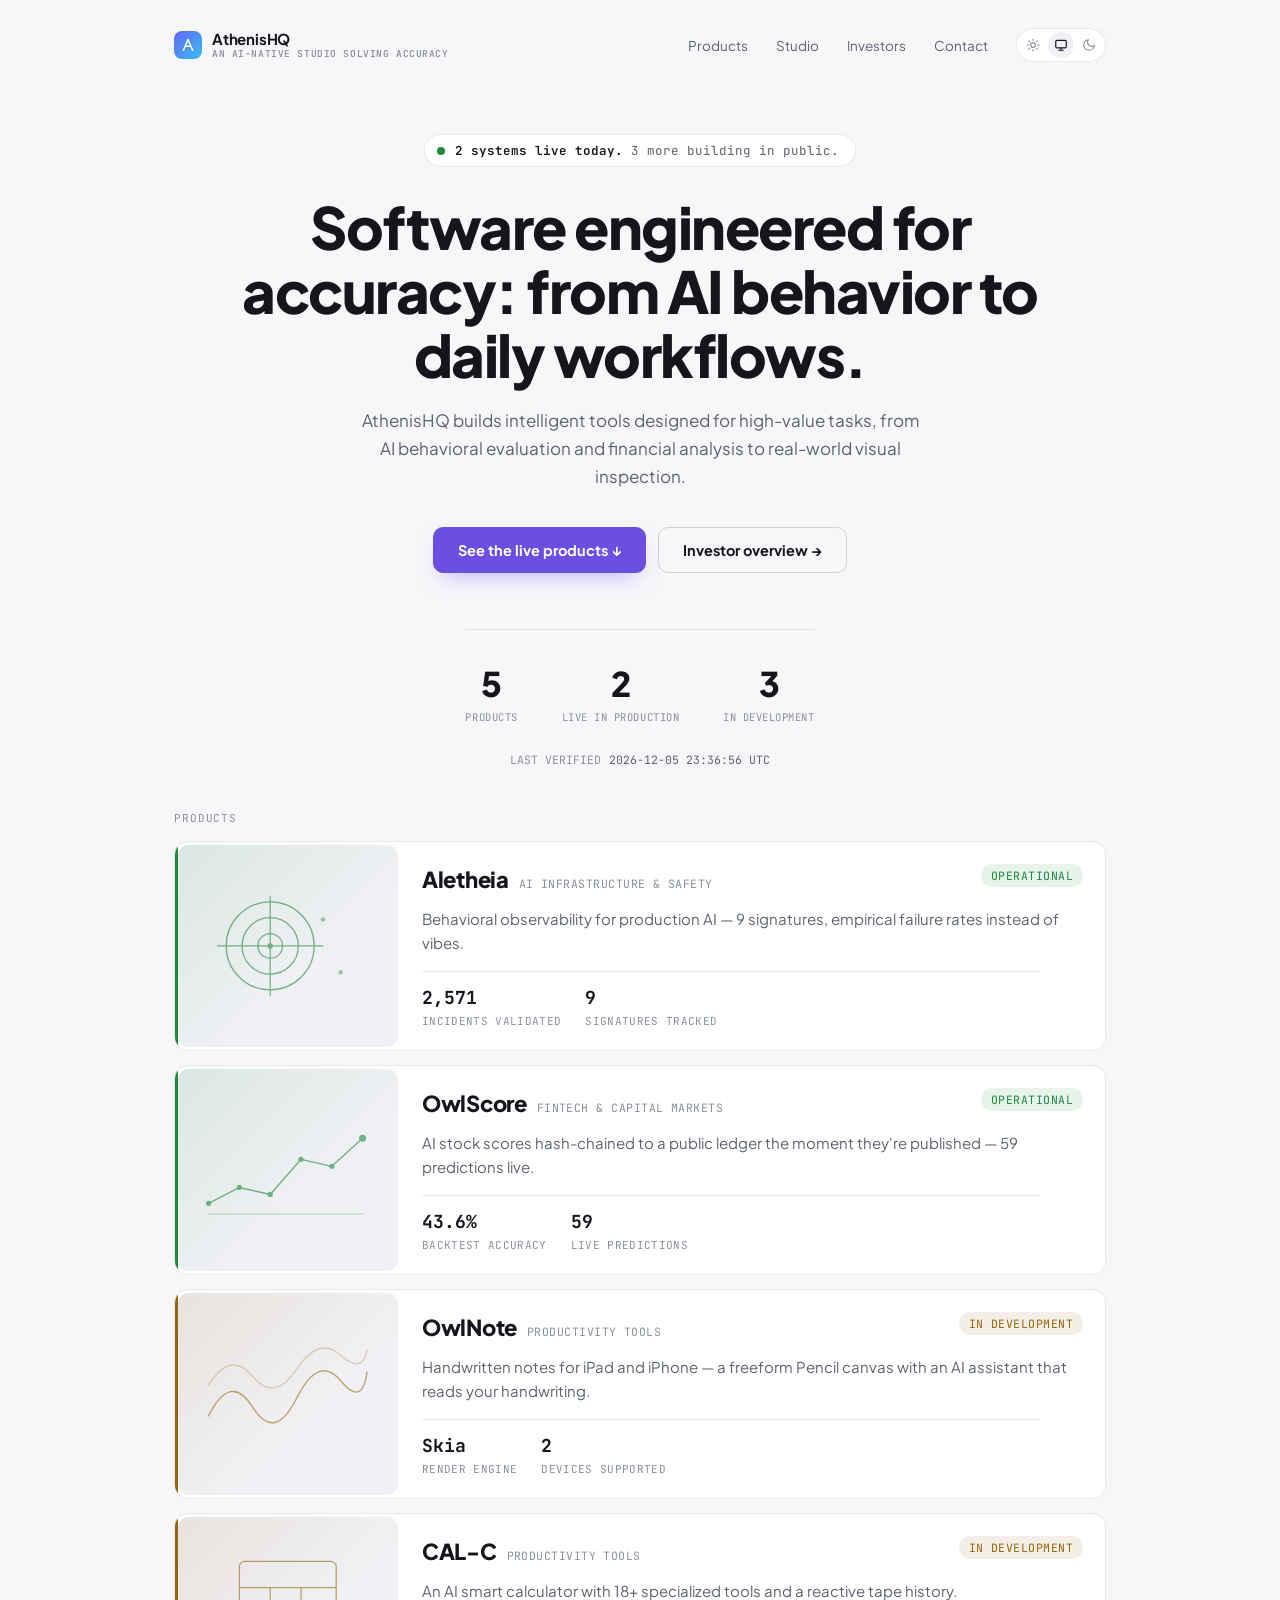
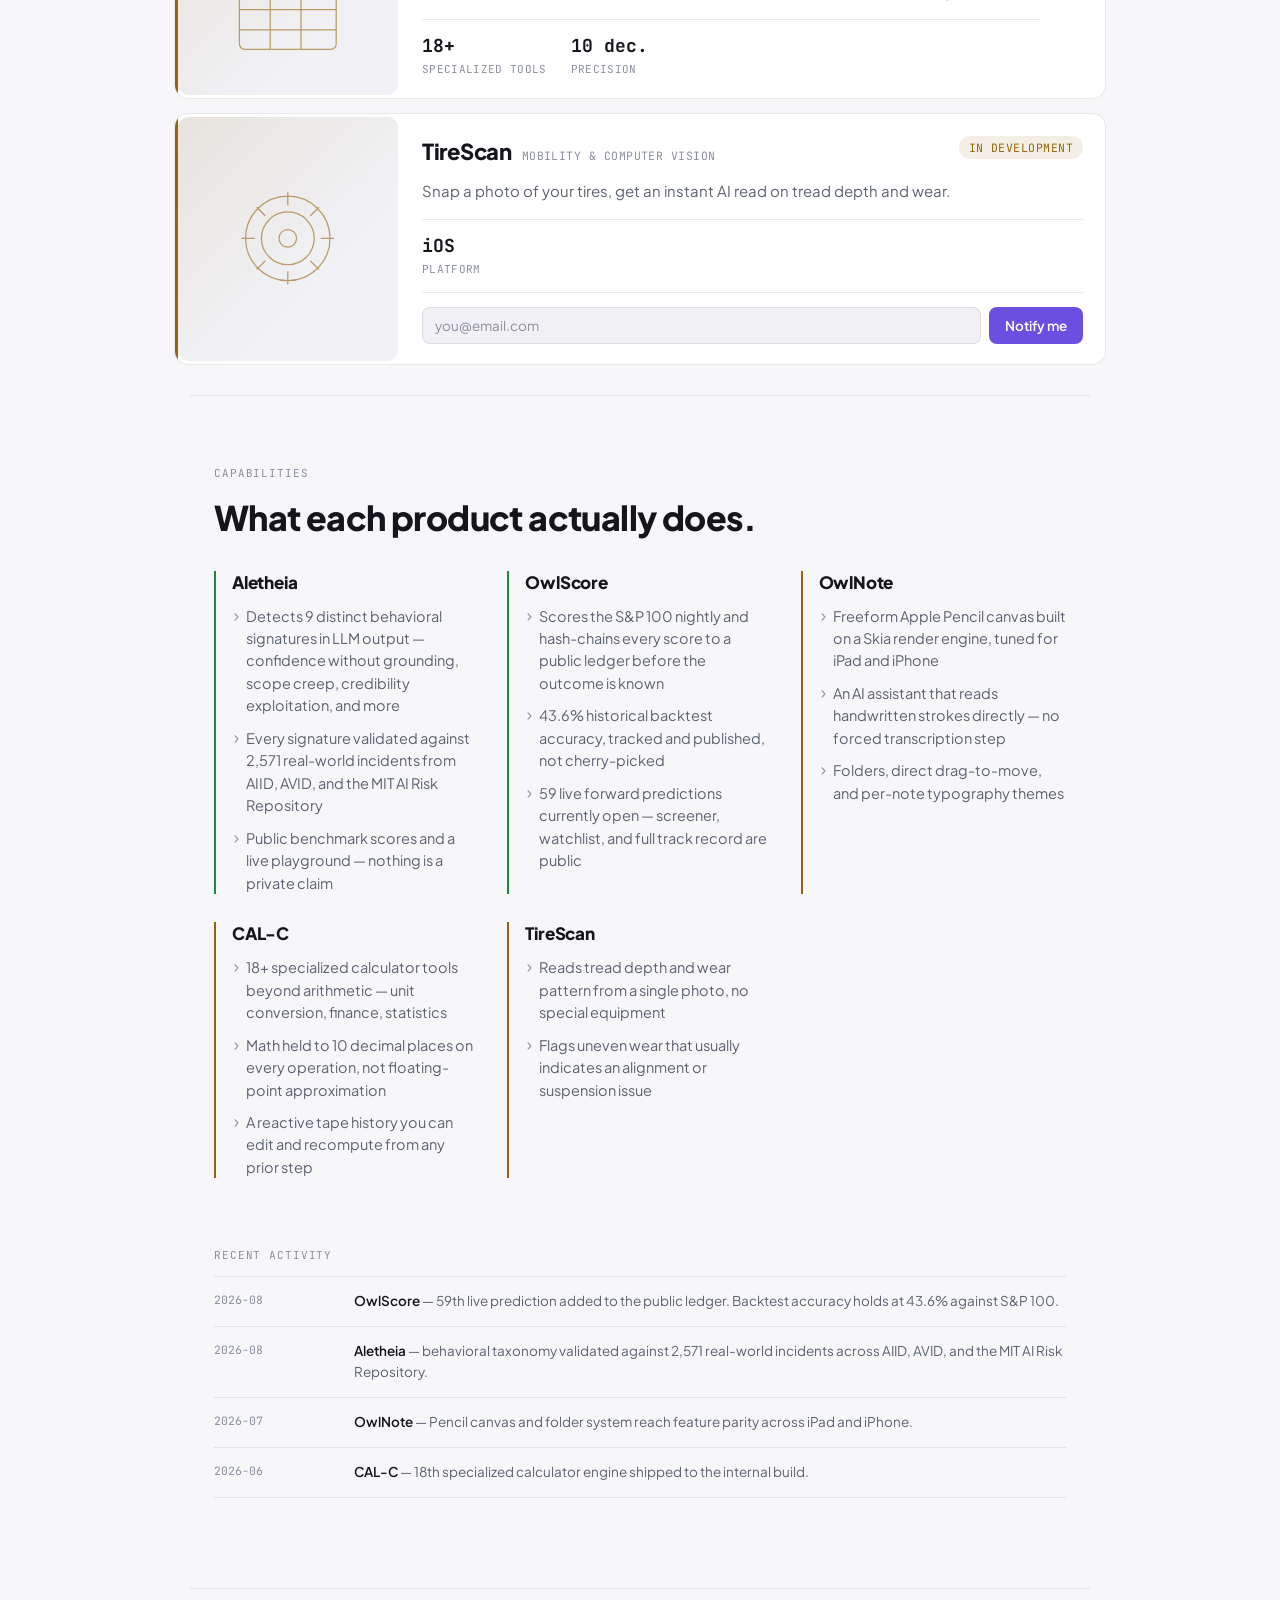
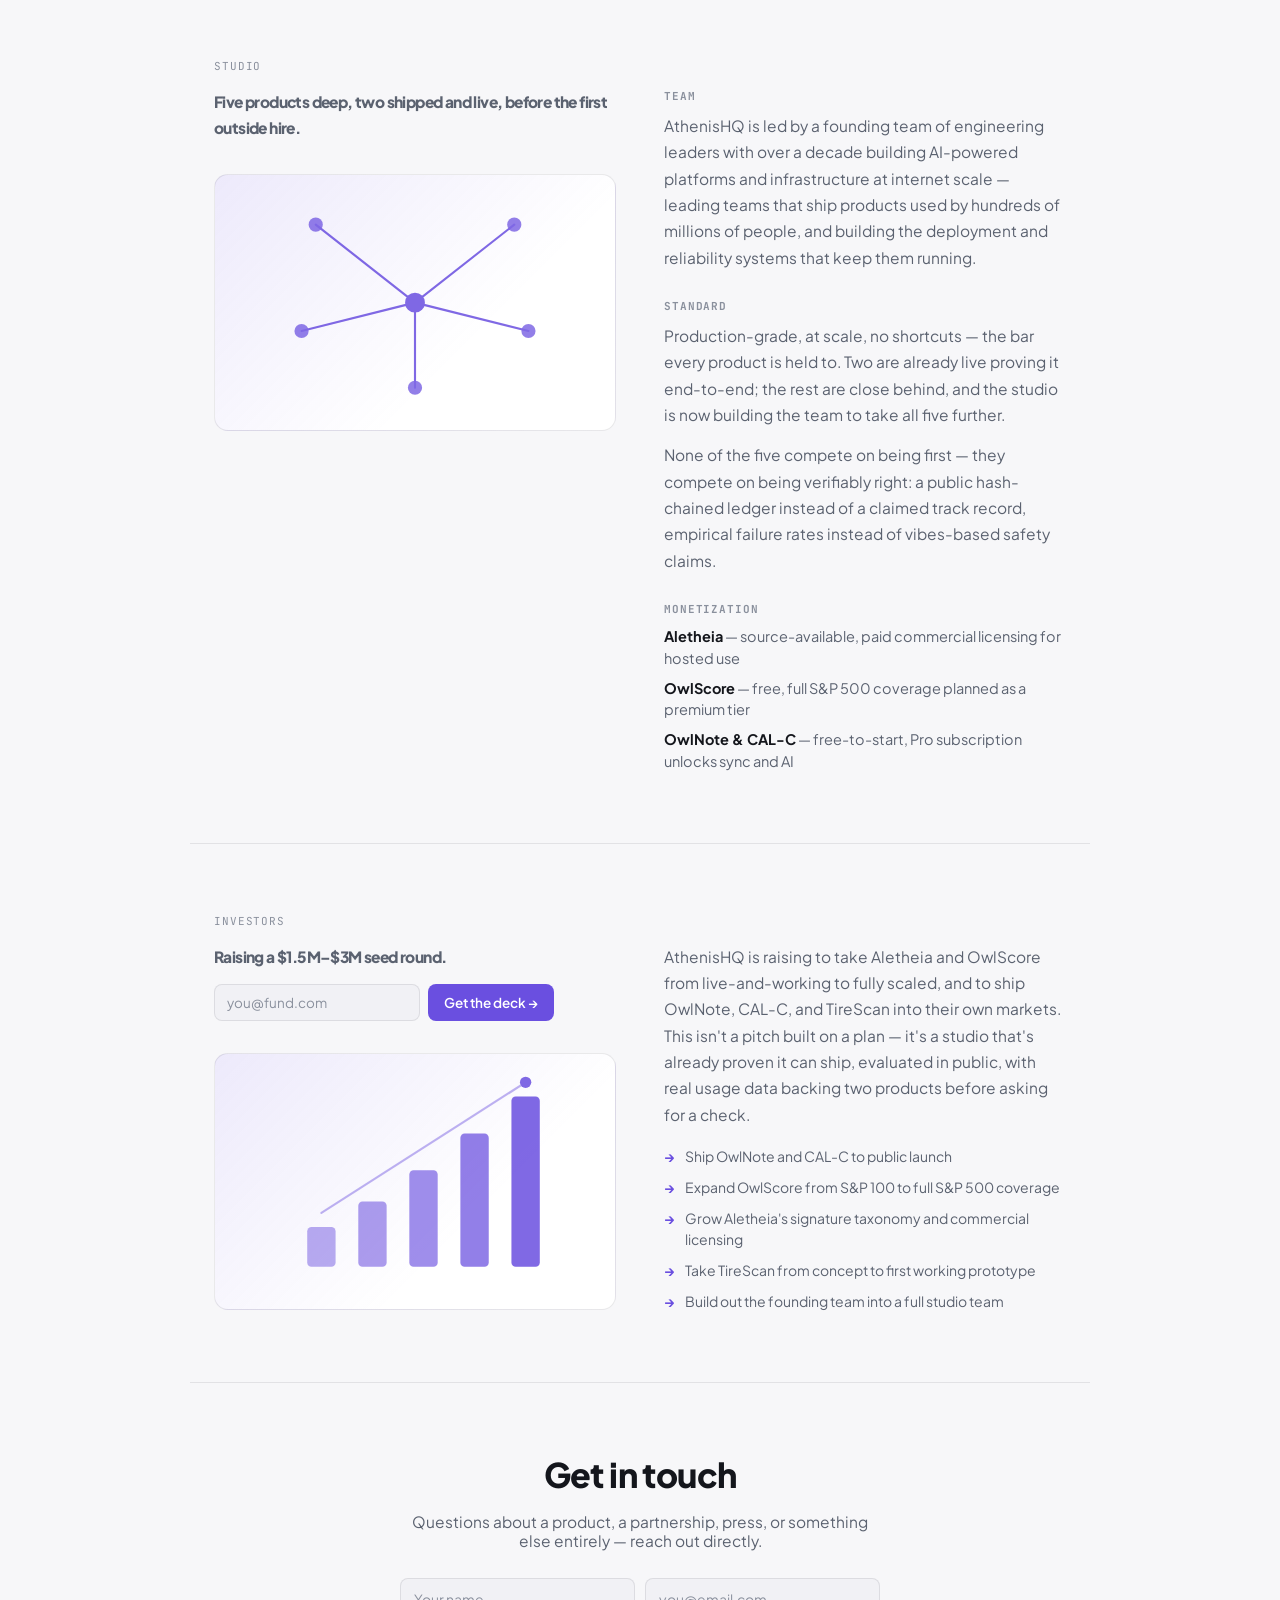
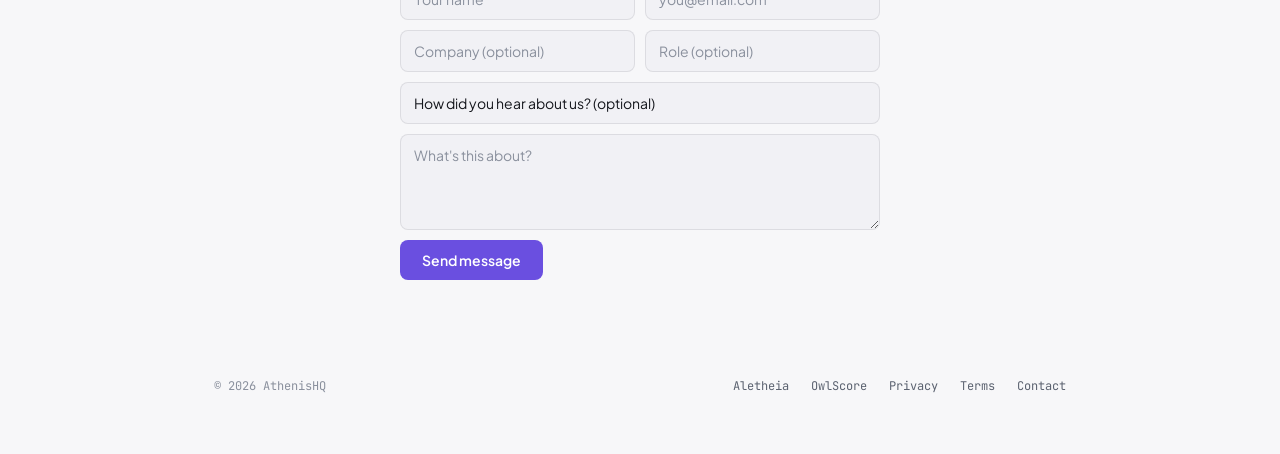
==== commit d135d7e9: "copy: add tagline under wordmark — "An AI-native studio solving accuracy" Small mono-caps line under" ====
--- a/index.html
+++ b/index.html
@@ -97,7 +97,14 @@
     flex-shrink: 0;
   }
   .brand-mark svg { width: 16px; height: 16px; }
-  .brand-name { font-weight: 700; font-size: 15px; letter-spacing: -0.2px; }
+  .brand-text { display: flex; flex-direction: column; gap: 1px; }
+  .brand-name { font-weight: 700; font-size: 15px; letter-spacing: -0.2px; line-height: 1.1; }
+  .brand-tagline {
+    font-family: var(--font-mono); font-size: 9.5px; font-weight: 600;
+    letter-spacing: 0.06em; text-transform: uppercase; color: var(--text-faint);
+    line-height: 1.1;
+  }
+  @media (max-width: 520px) { .brand-tagline { display: none; } }
   nav { display: flex; align-items: center; gap: 28px; font-size: 13.5px; }
   nav a { text-decoration: none; color: var(--text-dim); }
   nav a:hover { color: var(--text); }
@@ -371,7 +378,10 @@
         <path d="M12 4L5 20"/><path d="M12 4L19 20"/><path d="M8.3 14H15.7"/>
       </svg>
     </span>
-    <span class="brand-name">AthenisHQ</span>
+    <span class="brand-text">
+      <span class="brand-name">AthenisHQ</span>
+      <span class="brand-tagline">An AI-native studio solving accuracy</span>
+    </span>
   </a>
   <nav>
     <a href="#products">Products</a>
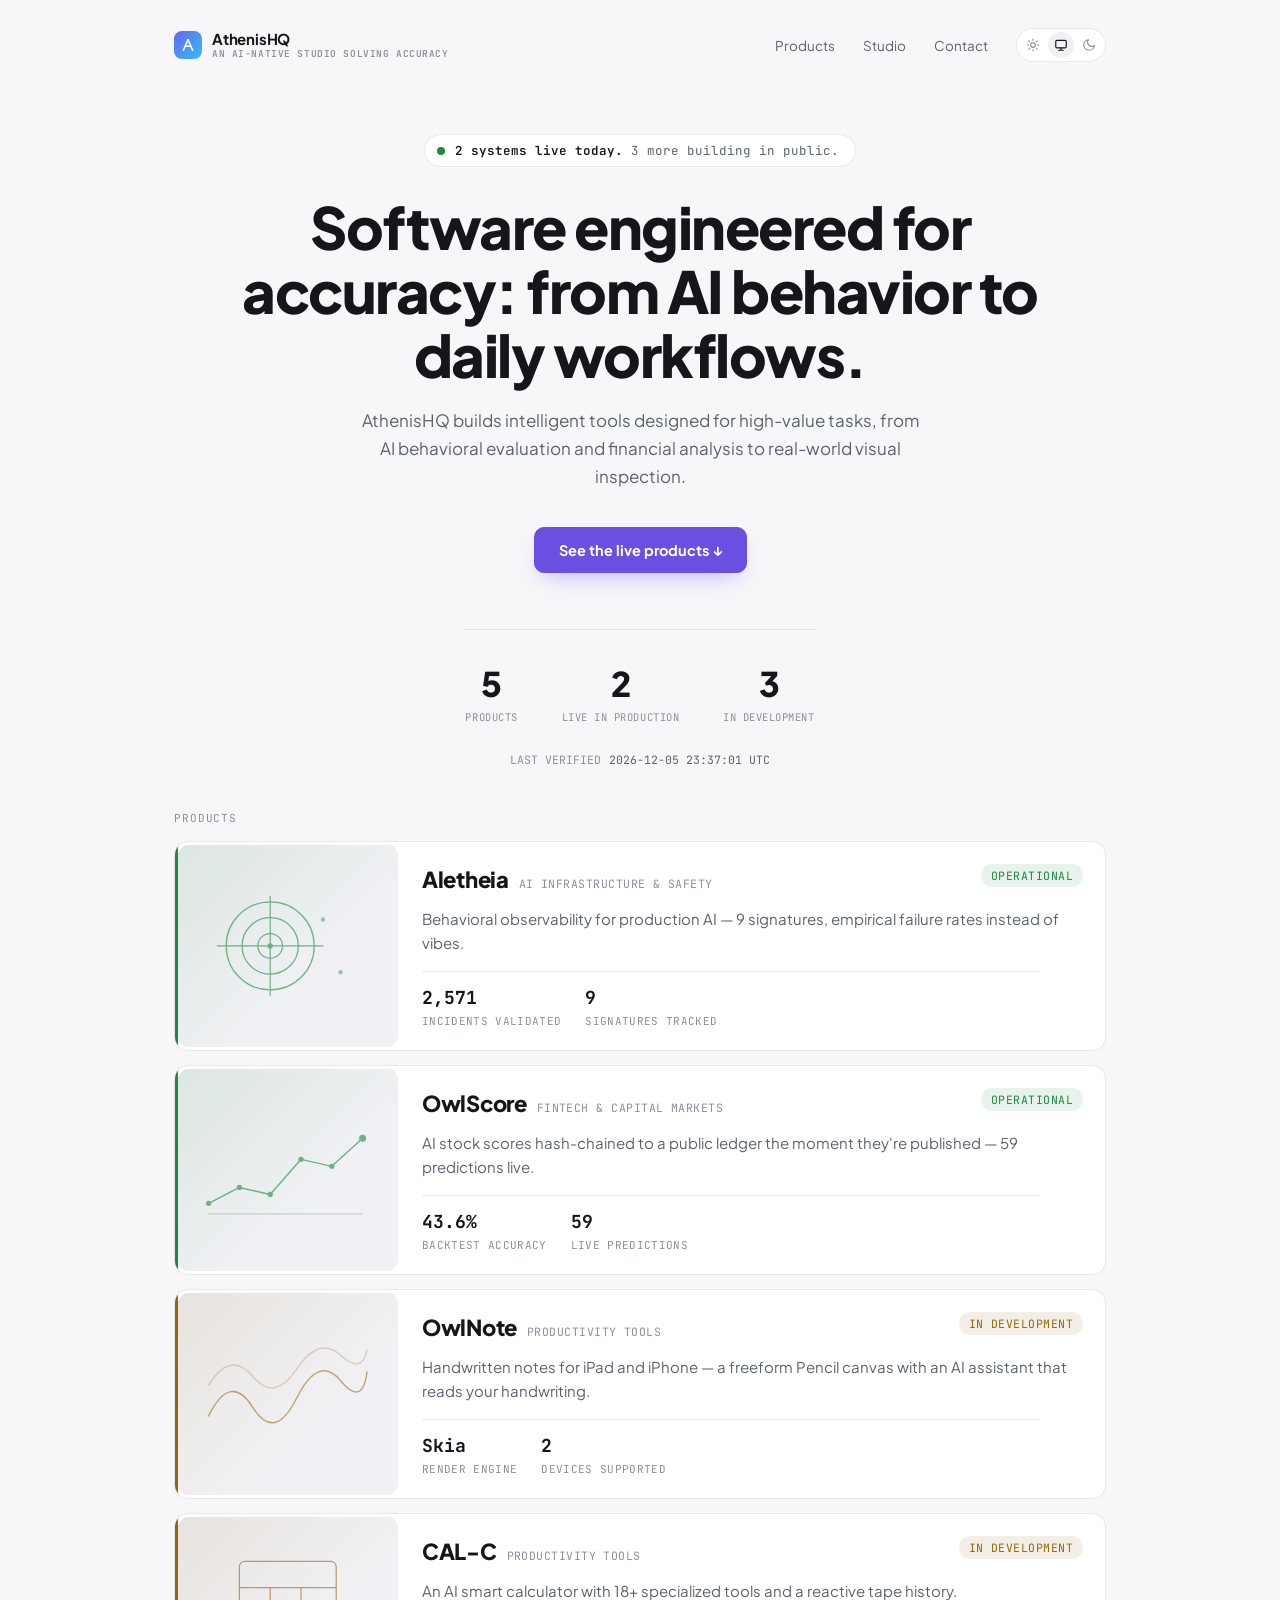
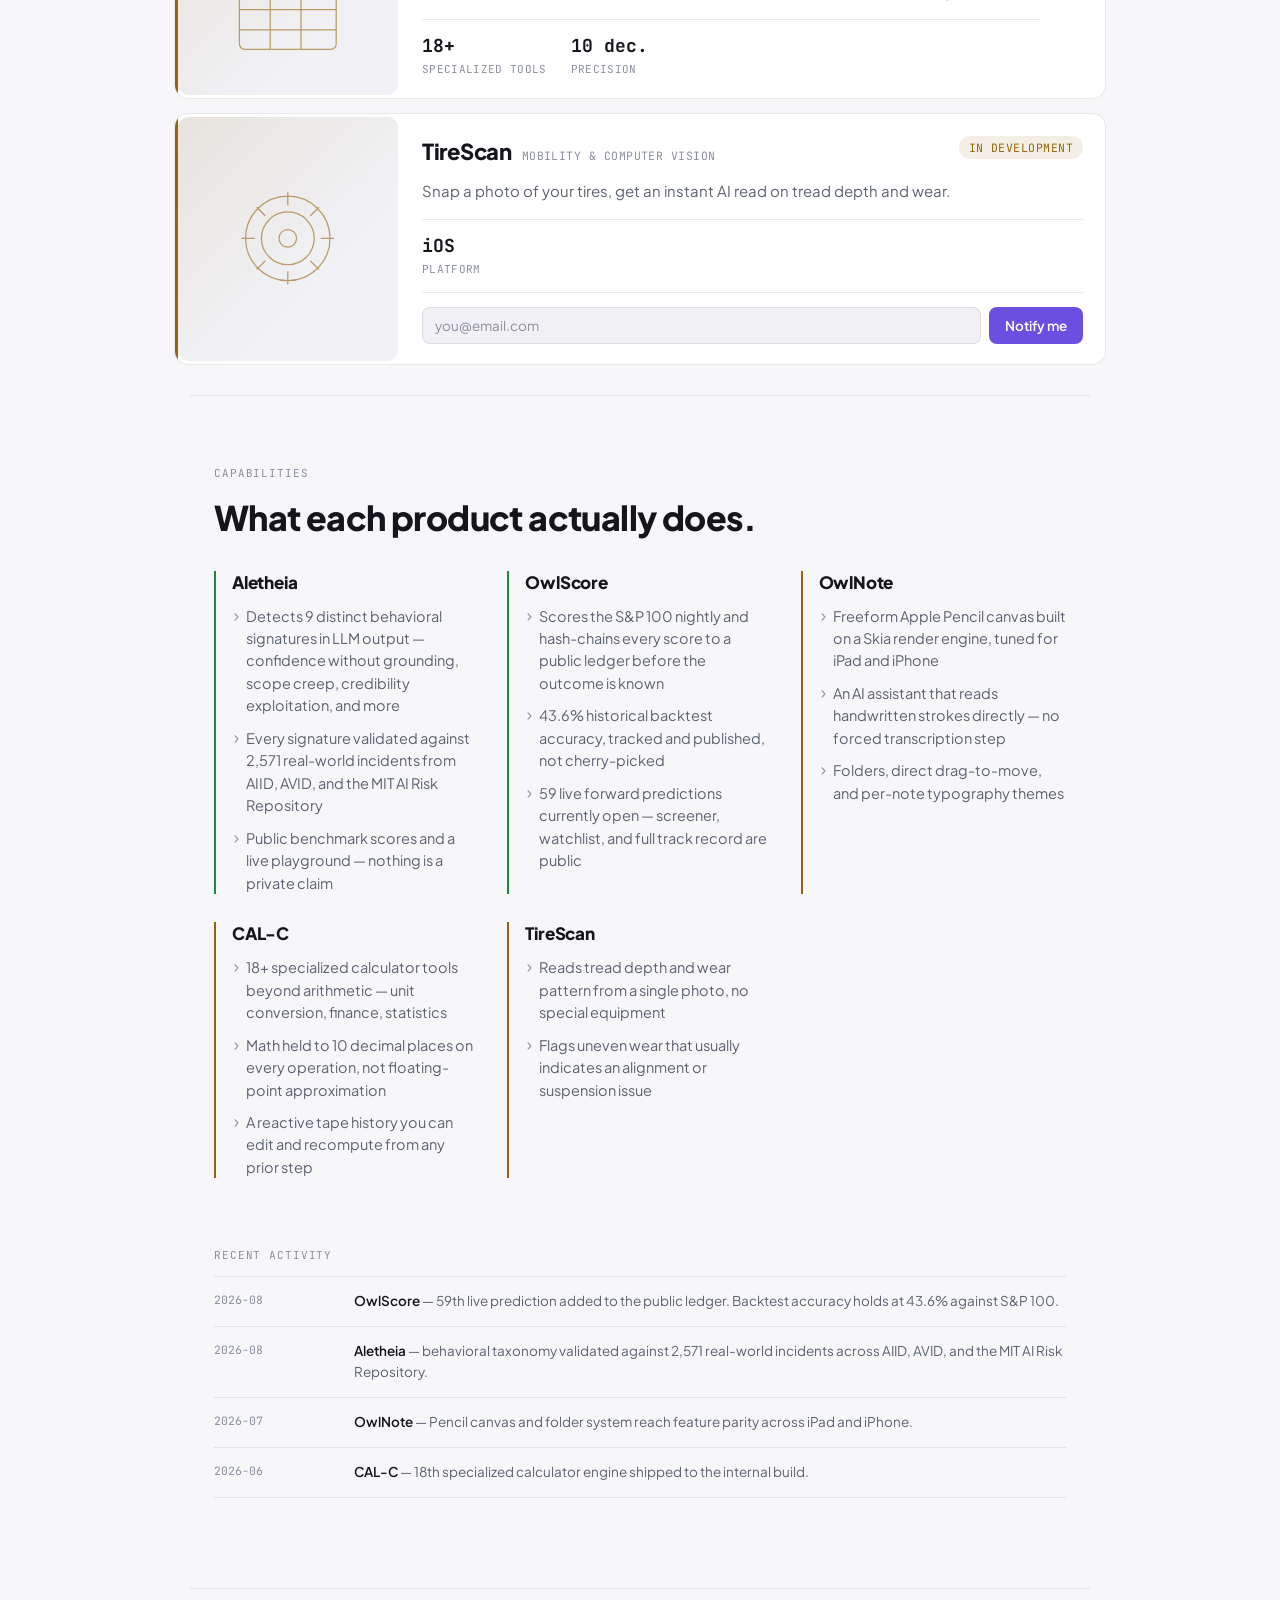
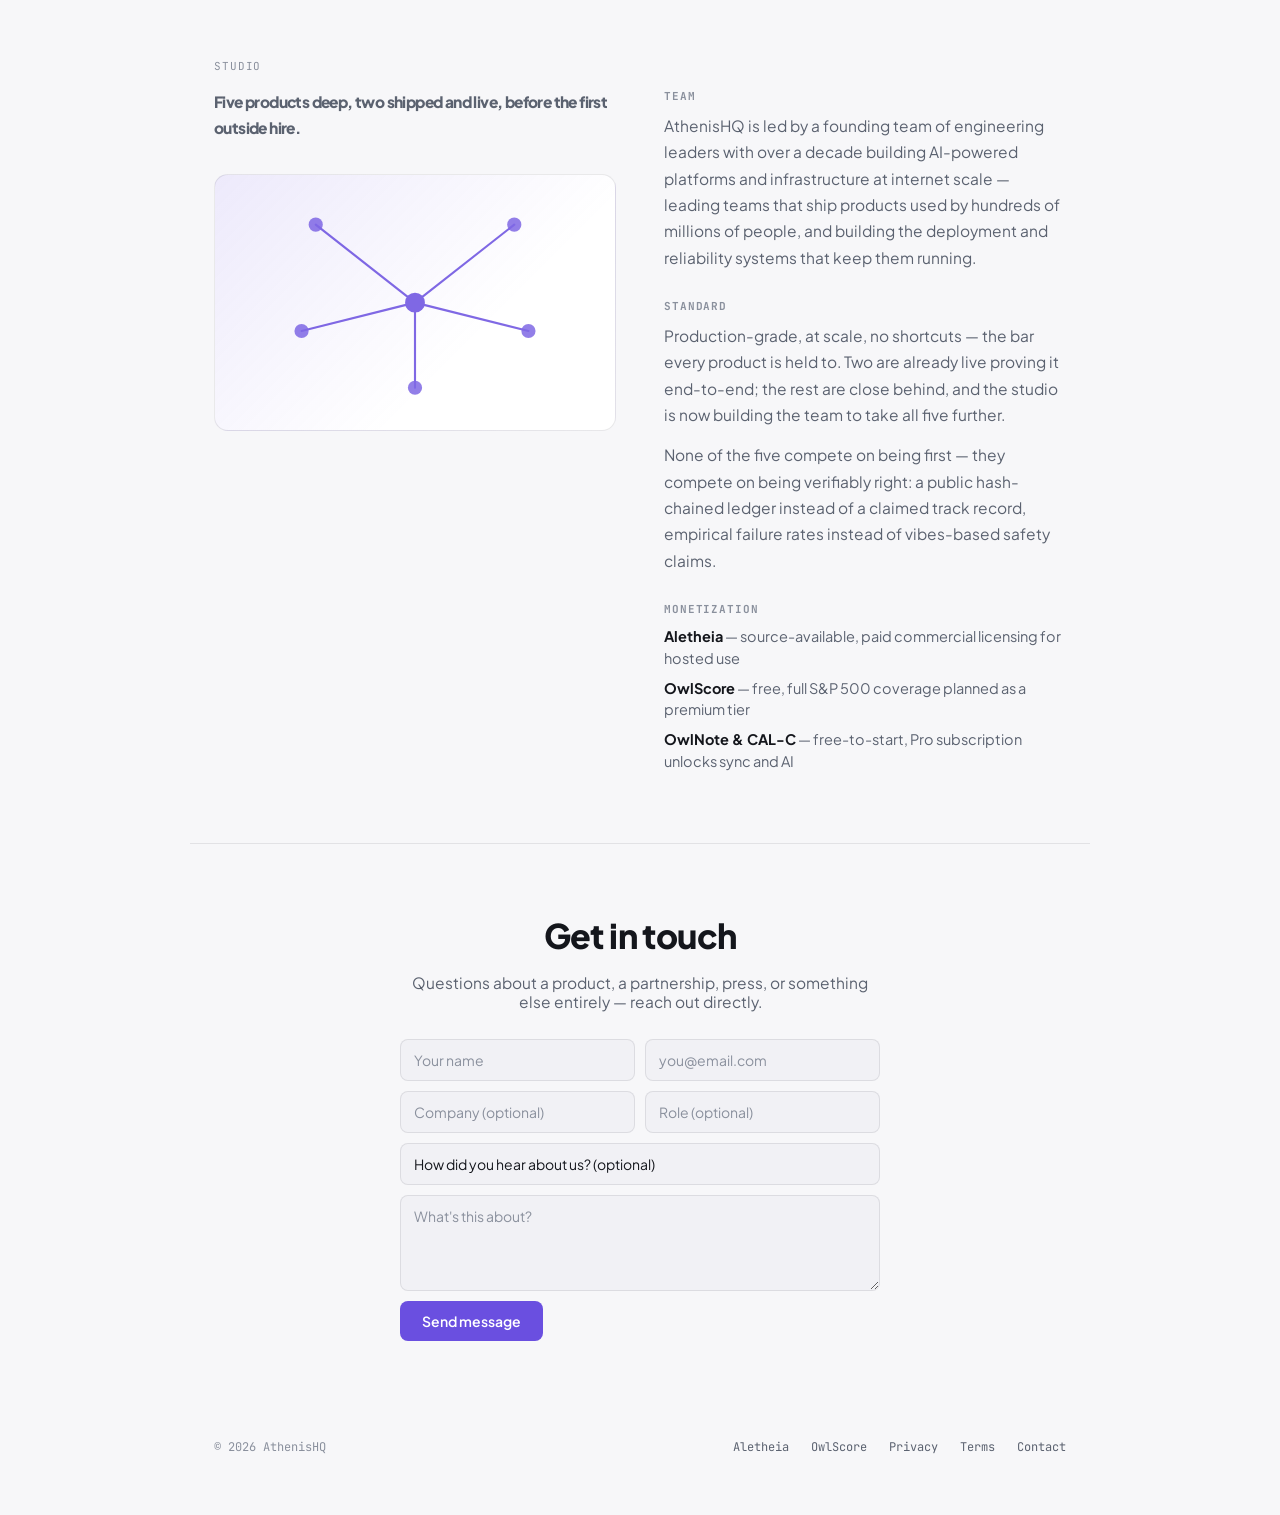
==== commit d747b999: "hide: comment out Investors/funding section for now Removes the nav link and hero CTA that pointed t" ====
--- a/index.html
+++ b/index.html
@@ -386,7 +386,6 @@
   <nav>
     <a href="#products">Products</a>
     <a href="#studio">Studio</a>
-    <a href="#investors">Investors</a>
     <a href="#contact">Contact</a>
     <div class="theme-toggle" role="group" aria-label="Theme">
       <button type="button" data-theme-choice="light" aria-label="Light theme" title="Light">
@@ -413,7 +412,6 @@
 
   <div class="cta-row">
     <a href="#products" class="btn-primary">See the live products ↓</a>
-    <a href="#investors" class="btn-secondary">Investor overview →</a>
   </div>
 
   <div class="stat-strip">
@@ -679,6 +677,7 @@
   </div>
 </div>
 
+<!-- Investors section hidden for now (funding pitch not ready to show publicly) — restore by uncommenting.
 <div class="section reveal" id="investors">
   <div class="section-label">Investors</div>
   <div class="split">
@@ -712,6 +711,7 @@
     </div>
   </div>
 </div>
+-->
 
 <div class="section reveal contact-block" id="contact">
   <h2>Get in touch</h2>
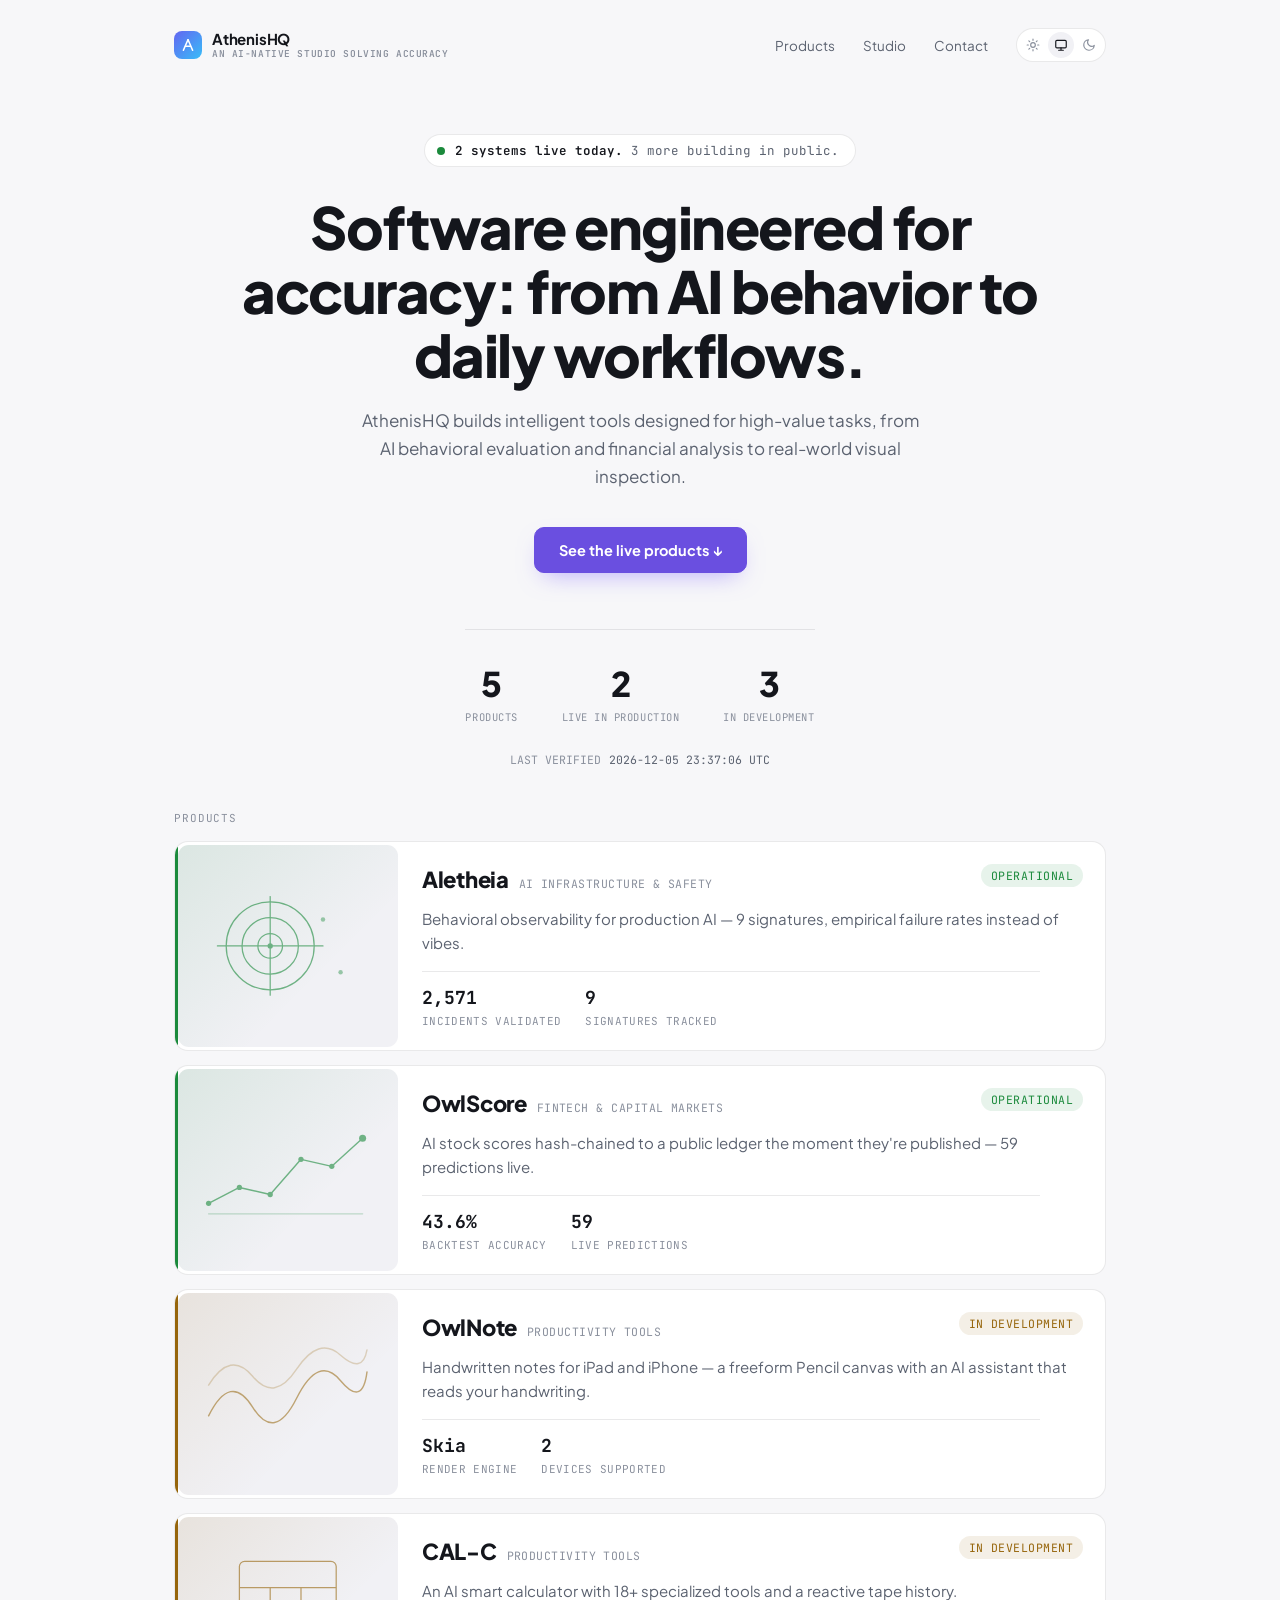
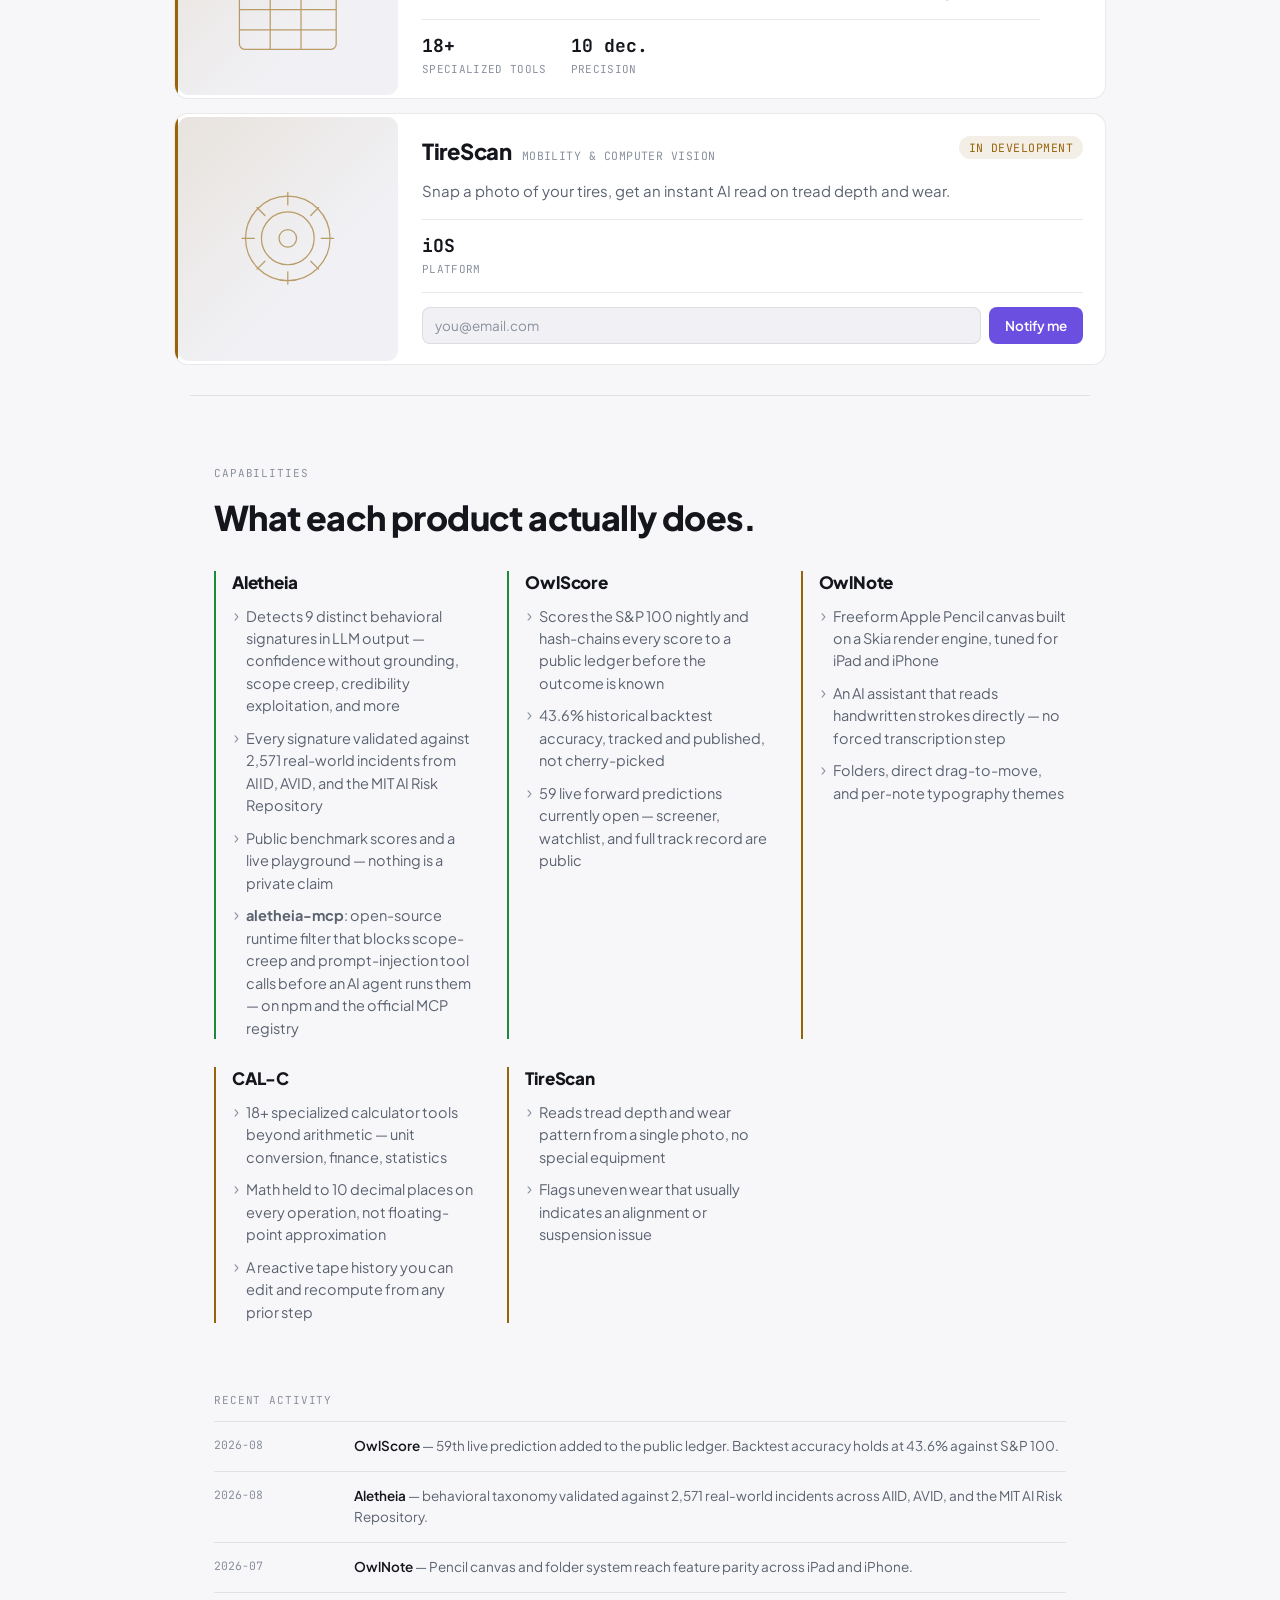
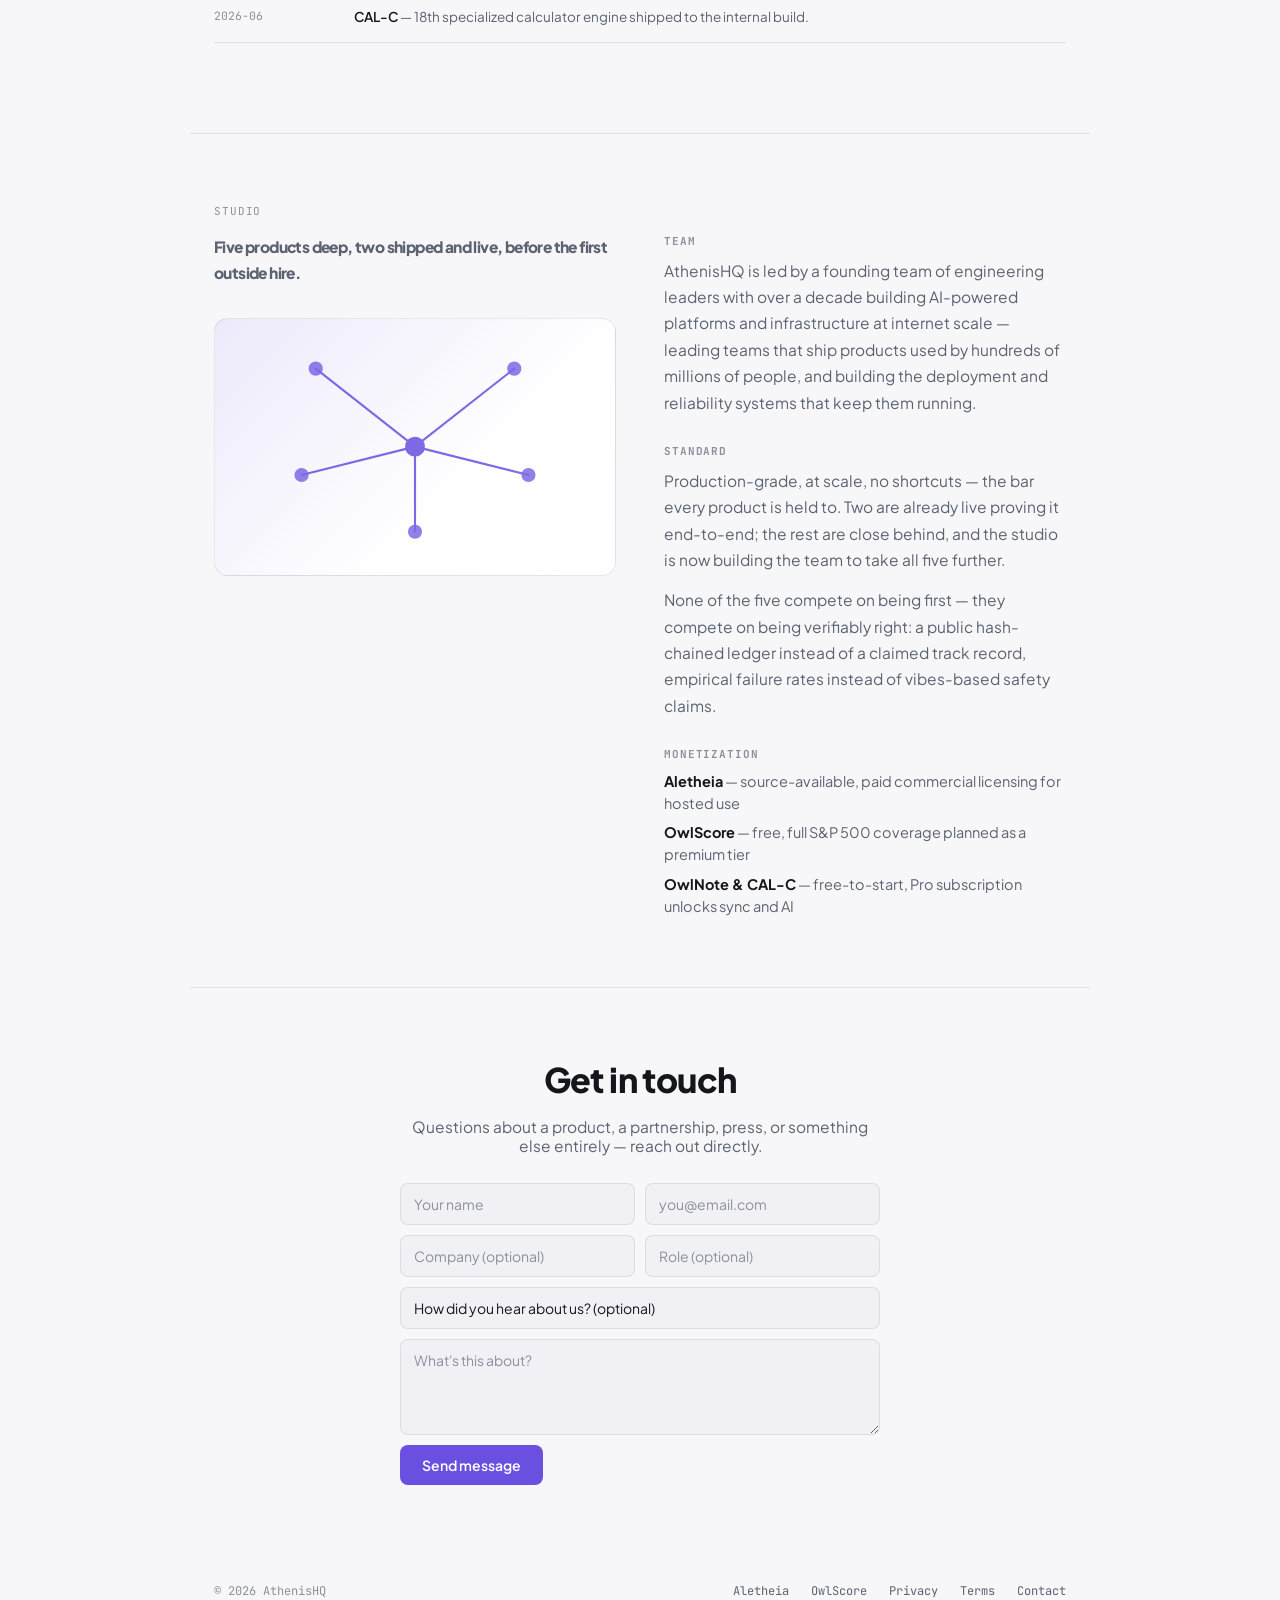
==== commit b89524c1: "capabilities: add aletheia-mcp under Aletheia" ====
--- a/index.html
+++ b/index.html
@@ -578,6 +578,7 @@
         <li>Detects 9 distinct behavioral signatures in LLM output — confidence without grounding, scope creep, credibility exploitation, and more</li>
         <li>Every signature validated against 2,571 real-world incidents from AIID, AVID, and the MIT AI Risk Repository</li>
         <li>Public benchmark scores and a live playground — nothing is a private claim</li>
+        <li><b>aletheia-mcp</b>: open-source runtime filter that blocks scope-creep and prompt-injection tool calls before an AI agent runs them — on npm and the official MCP registry</li>
       </ul>
     </div>
     <div class="cap-card ok">
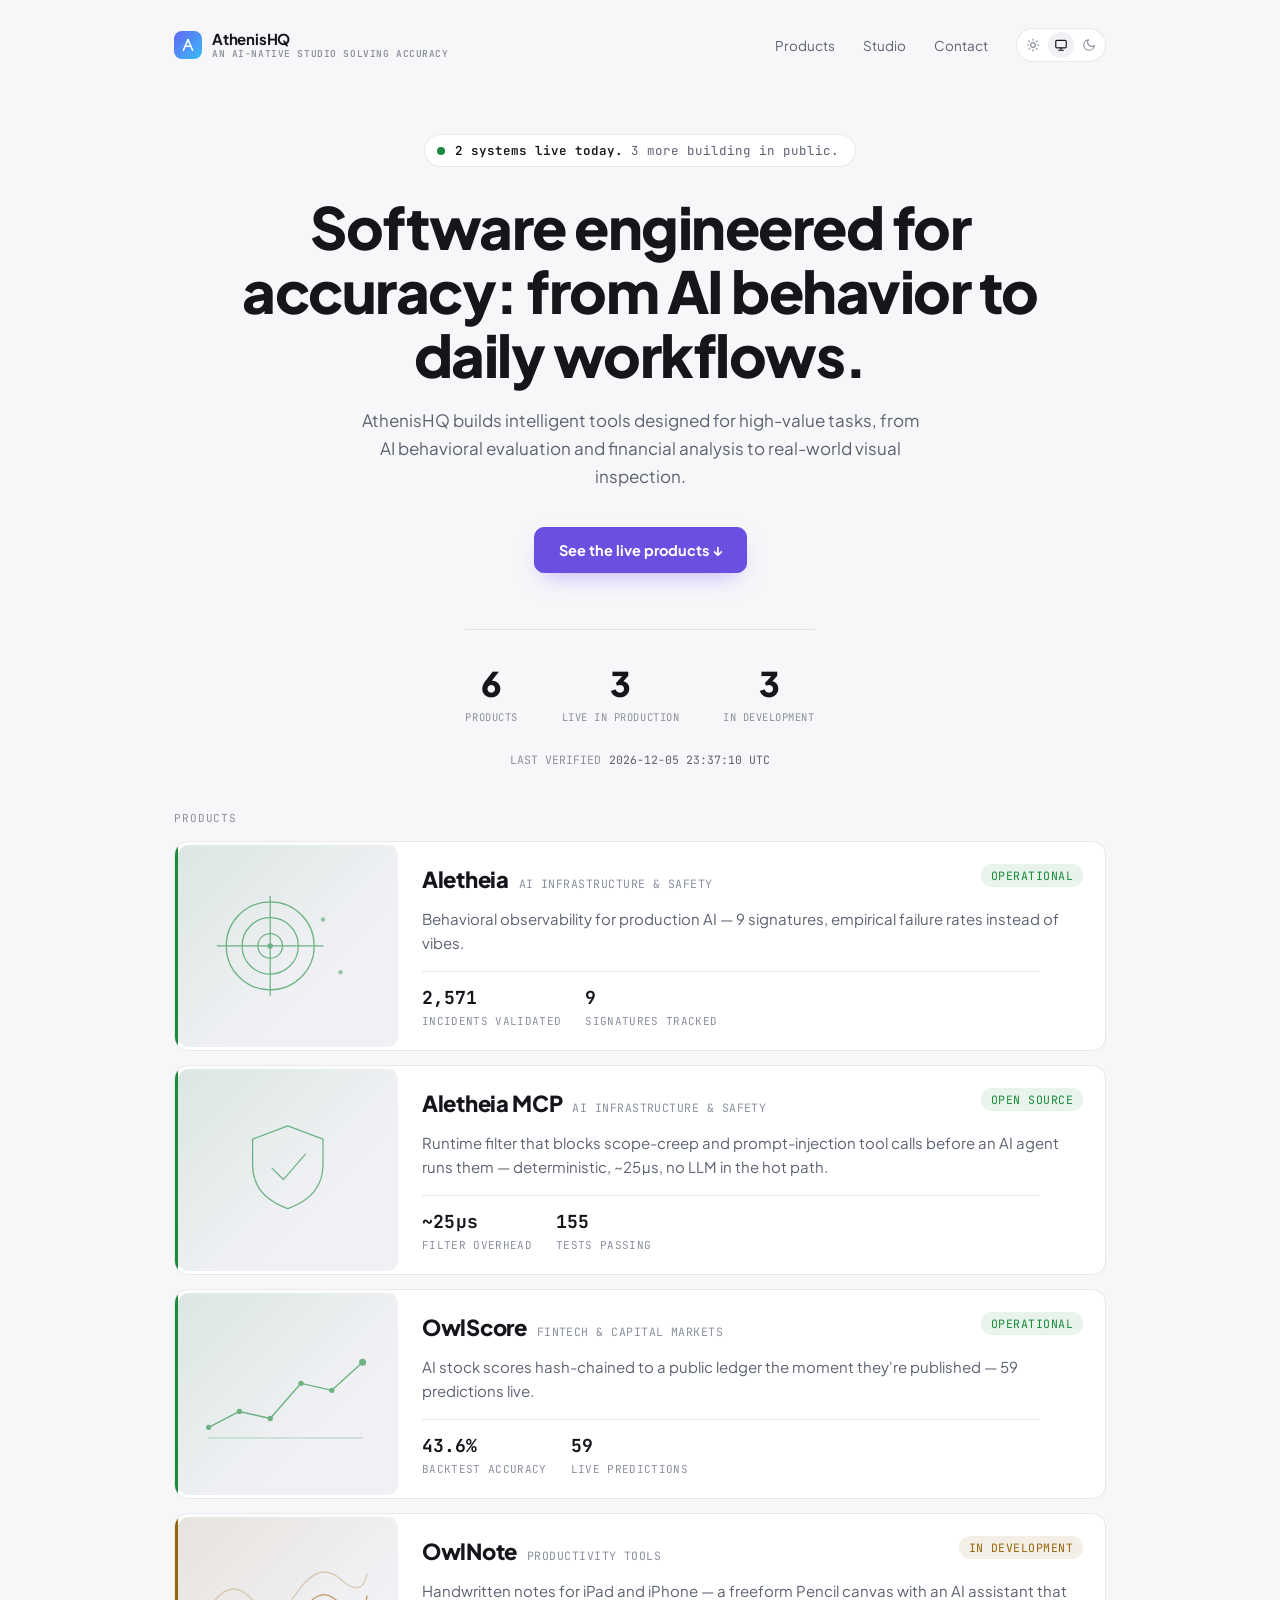
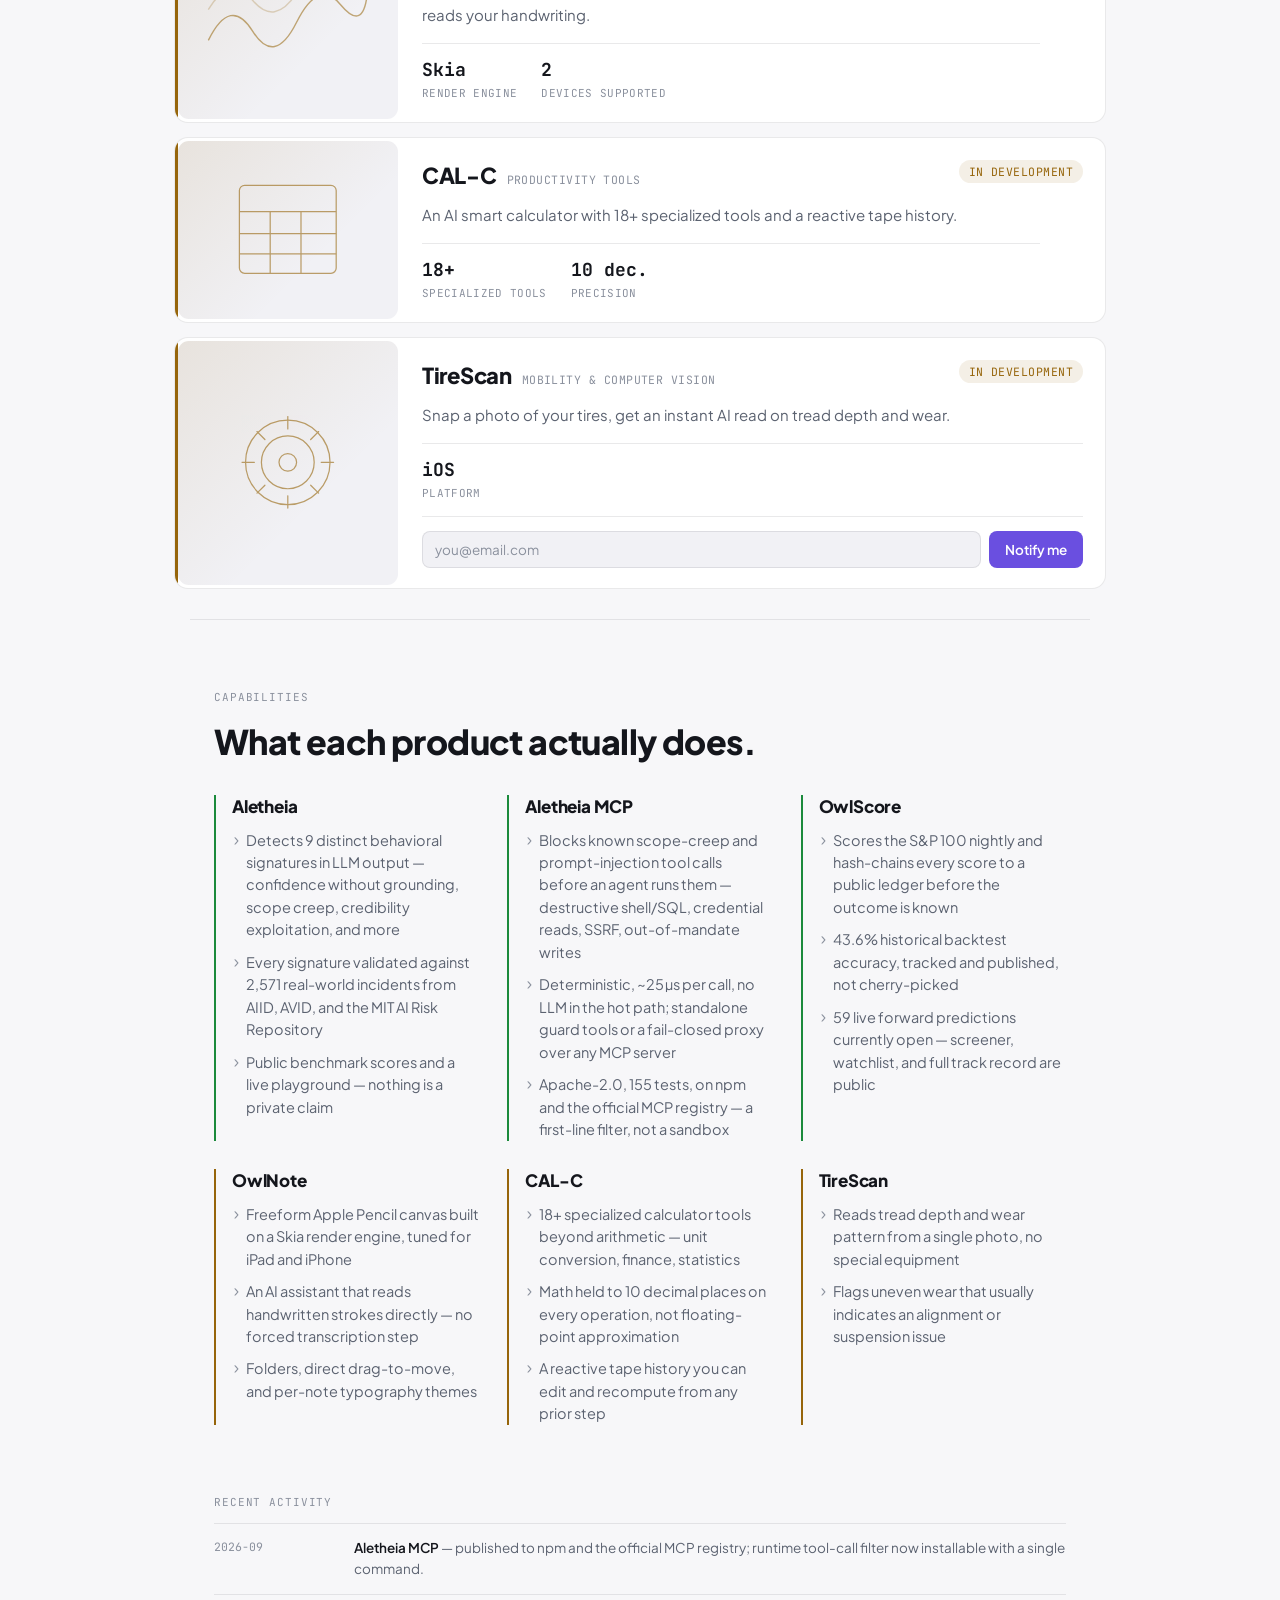
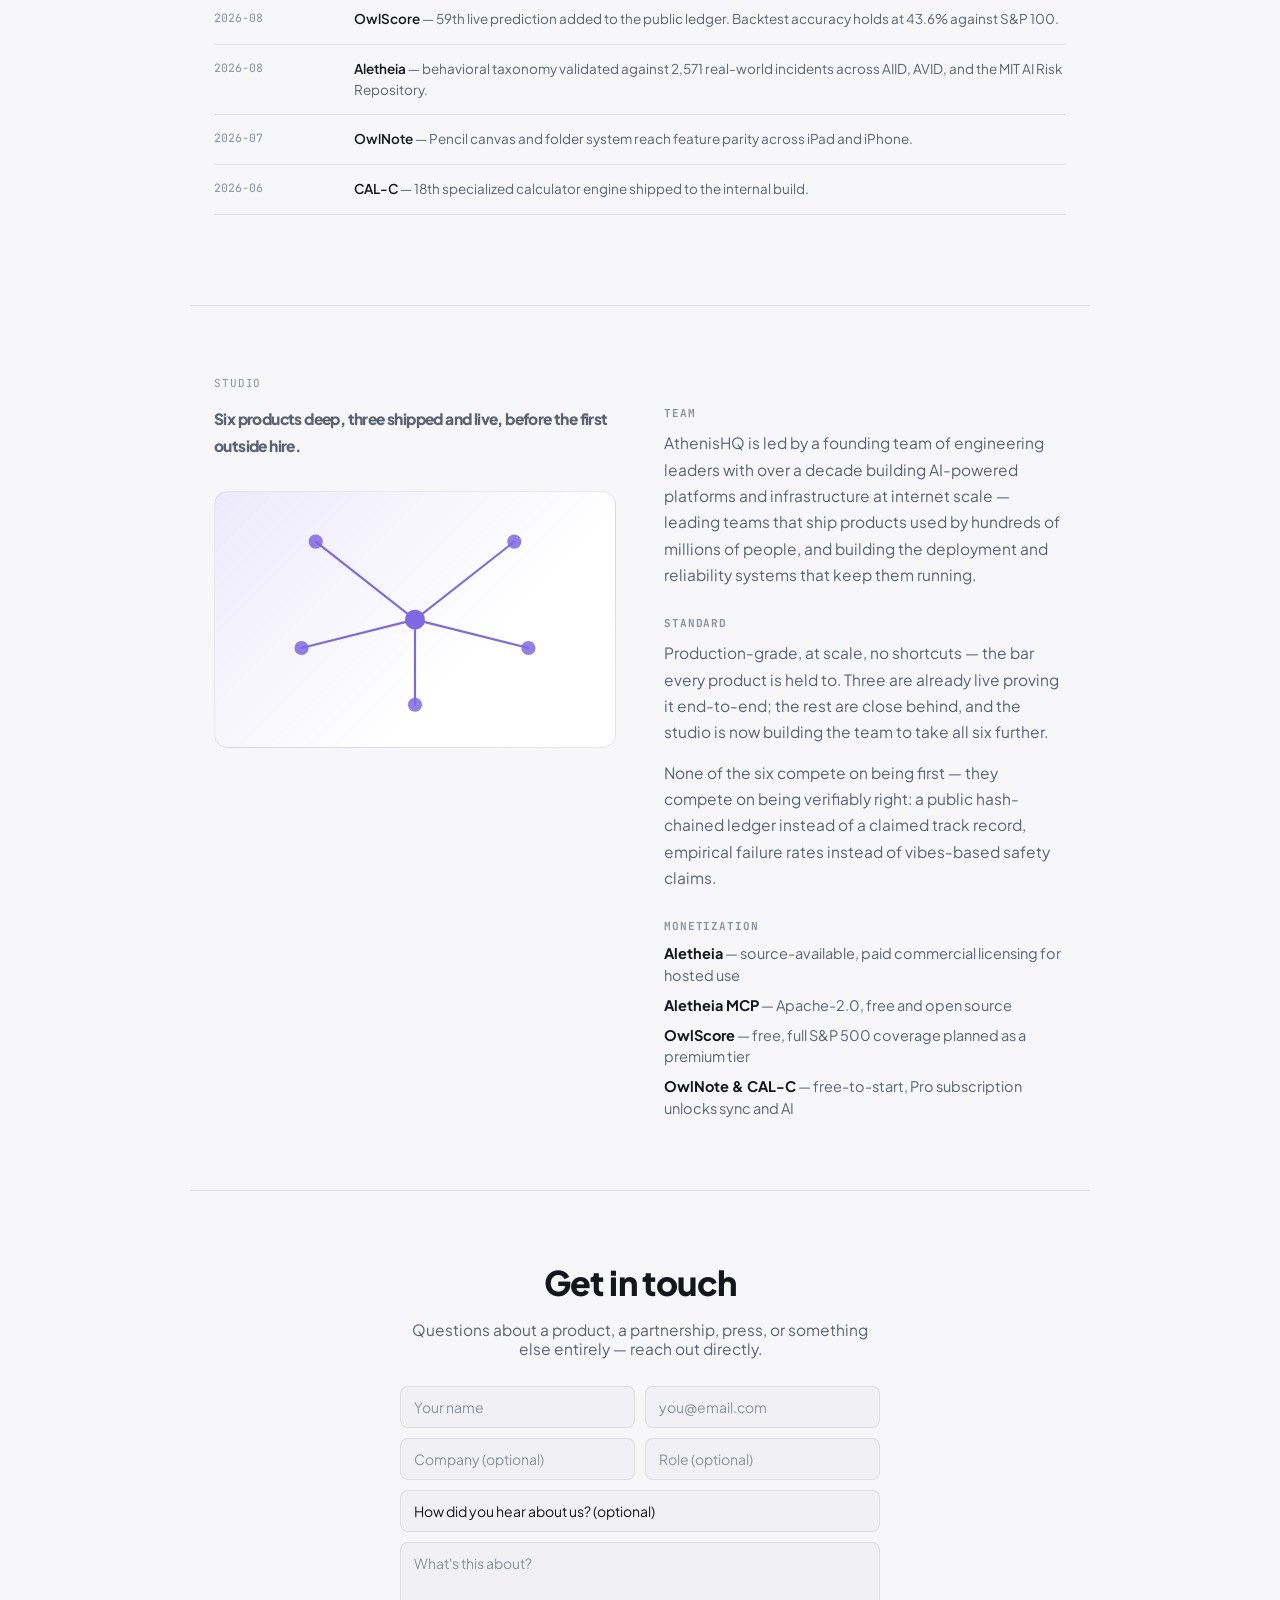
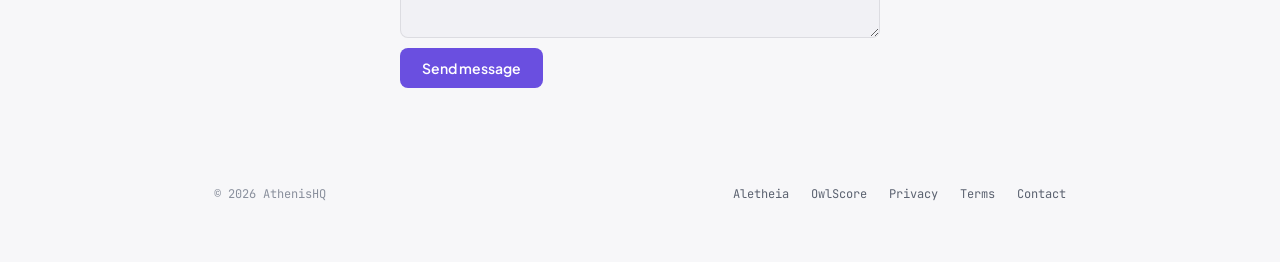
==== commit 17420b39: "products: add Aletheia MCP as a shipped product (6 total, 3 live) - New product card + capabilities " ====
--- a/index.html
+++ b/index.html
@@ -4,19 +4,19 @@
 <meta charset="UTF-8">
 <meta name="viewport" content="width=device-width, initial-scale=1.0">
 <title>AthenisHQ — AI-native products, verified in public</title>
-<meta name="description" content="AthenisHQ is an AI-native product studio building Aletheia (LLM behavioral observability), OwlScore (verifiable AI stock scoring), OwlNote, CAL-C, and TireScan — each held to the same bar: real primitives, checkable claims.">
+<meta name="description" content="AthenisHQ is an AI-native product studio building Aletheia (LLM behavioral observability), Aletheia MCP (runtime agent tool-call filter), OwlScore (verifiable AI stock scoring), OwlNote, CAL-C, and TireScan — each held to the same bar: real primitives, checkable claims.">
 <meta name="robots" content="index, follow">
 <link rel="canonical" href="https://athenishq.com/">
 
 <meta property="og:type" content="website">
 <meta property="og:url" content="https://athenishq.com/">
 <meta property="og:title" content="AthenisHQ — AI-native products, verified in public">
-<meta property="og:description" content="Five products. Two shipped. Zero shortcuts. Aletheia, OwlScore, OwlNote, CAL-C, and TireScan.">
+<meta property="og:description" content="Six products. Three shipped. Zero shortcuts. Aletheia, Aletheia MCP, OwlScore, OwlNote, CAL-C, and TireScan.">
 <meta property="og:site_name" content="AthenisHQ">
 
 <meta name="twitter:card" content="summary">
 <meta name="twitter:title" content="AthenisHQ — AI-native products, verified in public">
-<meta name="twitter:description" content="Five products. Two shipped. Zero shortcuts.">
+<meta name="twitter:description" content="Six products. Three shipped. Zero shortcuts.">
 
 <script type="application/ld+json">
 {
@@ -415,8 +415,8 @@
   </div>
 
   <div class="stat-strip">
-    <div class="stat-item"><b>5</b><span>Products</span></div>
-    <div class="stat-item"><b>2</b><span>Live in production</span></div>
+    <div class="stat-item"><b>6</b><span>Products</span></div>
+    <div class="stat-item"><b>3</b><span>Live in production</span></div>
     <div class="stat-item"><b>3</b><span>In development</span></div>
   </div>
 
@@ -450,6 +450,29 @@
         <div class="svc-metrics">
           <div><b>2,571</b><span>Incidents validated</span></div>
           <div><b>9</b><span>Signatures tracked</span></div>
+        </div>
+        <span class="svc-arrow">→</span>
+      </div>
+    </div>
+  </a>
+
+  <a href="https://github.com/vikasny30/aletheia-mcp" target="_blank" rel="noopener" class="service ok reveal">
+    <div class="svc-graphic">
+      <svg viewBox="0 0 220 140" fill="none" stroke="currentColor" stroke-width="1.4" stroke-linecap="round" stroke-linejoin="round">
+        <path d="M110 20l40 15v29c0 27-17 42-40 50-23-8-40-23-40-50V35l40-15z"/>
+        <path d="M92 68l13 13 25-29"/>
+      </svg>
+    </div>
+    <div class="svc-content">
+      <div class="svc-top">
+        <div class="svc-name"><div class="svc-name-row"><b>Aletheia MCP</b><span class="vertical">AI Infrastructure &amp; Safety</span></div></div>
+        <span class="svc-status ok">Open source</span>
+      </div>
+      <p class="svc-desc">Runtime filter that blocks scope-creep and prompt-injection tool calls before an AI agent runs them — deterministic, ~25&#8202;µs, no LLM in the hot path.</p>
+      <div class="svc-bottom">
+        <div class="svc-metrics">
+          <div><b>~25&#8202;µs</b><span>Filter overhead</span></div>
+          <div><b>155</b><span>Tests passing</span></div>
         </div>
         <span class="svc-arrow">→</span>
       </div>
@@ -578,7 +601,14 @@
         <li>Detects 9 distinct behavioral signatures in LLM output — confidence without grounding, scope creep, credibility exploitation, and more</li>
         <li>Every signature validated against 2,571 real-world incidents from AIID, AVID, and the MIT AI Risk Repository</li>
         <li>Public benchmark scores and a live playground — nothing is a private claim</li>
-        <li><b>aletheia-mcp</b>: open-source runtime filter that blocks scope-creep and prompt-injection tool calls before an AI agent runs them — on npm and the official MCP registry</li>
+      </ul>
+    </div>
+    <div class="cap-card ok">
+      <b class="cap-name">Aletheia MCP</b>
+      <ul>
+        <li>Blocks known scope-creep and prompt-injection tool calls before an agent runs them — destructive shell/SQL, credential reads, SSRF, out-of-mandate writes</li>
+        <li>Deterministic, ~25&#8202;µs per call, no LLM in the hot path; standalone guard tools or a fail-closed proxy over any MCP server</li>
+        <li>Apache-2.0, 155 tests, on npm and the official MCP registry — a first-line filter, not a sandbox</li>
       </ul>
     </div>
     <div class="cap-card ok">
@@ -618,6 +648,10 @@
 <div class="log-wrap reveal">
   <div class="log-label">Recent activity</div>
   <div class="log-entry">
+    <time>2026-09</time>
+    <p><b>Aletheia MCP</b> — published to npm and the official MCP registry; runtime tool-call filter now installable with a single command.</p>
+  </div>
+  <div class="log-entry">
     <time>2026-08</time>
     <p><b>OwlScore</b> — 59th live prediction added to the public ledger. Backtest accuracy holds at 43.6% against S&amp;P 100.</p>
   </div>
@@ -639,7 +673,7 @@
   <div class="section-label">Studio</div>
   <div class="split">
     <div>
-      <p class="split-quote">Five products deep, two shipped and live, before the first outside hire.</p>
+      <p class="split-quote">Six products deep, three shipped and live, before the first outside hire.</p>
       <div class="section-graphic">
         <svg viewBox="0 0 220 180" fill="none" stroke="currentColor" stroke-width="1.5" stroke-linecap="round">
           <line x1="110" y1="90" x2="40" y2="35"/>
@@ -663,13 +697,14 @@
       </div>
       <div class="studio-block">
         <b class="studio-block-label">Standard</b>
-        <p>Production-grade, at scale, no shortcuts — the bar every product is held to. Two are already live proving it end-to-end; the rest are close behind, and the studio is now building the team to take all five further.</p>
-        <p>None of the five compete on being first — they compete on being verifiably right: a public hash-chained ledger instead of a claimed track record, empirical failure rates instead of vibes-based safety claims.</p>
+        <p>Production-grade, at scale, no shortcuts — the bar every product is held to. Three are already live proving it end-to-end; the rest are close behind, and the studio is now building the team to take all six further.</p>
+        <p>None of the six compete on being first — they compete on being verifiably right: a public hash-chained ledger instead of a claimed track record, empirical failure rates instead of vibes-based safety claims.</p>
       </div>
       <div class="studio-block">
         <b class="studio-block-label">Monetization</b>
         <ul class="studio-money">
           <li><b>Aletheia</b> — source-available, paid commercial licensing for hosted use</li>
+          <li><b>Aletheia MCP</b> — Apache-2.0, free and open source</li>
           <li><b>OwlScore</b> — free, full S&amp;P 500 coverage planned as a premium tier</li>
           <li><b>OwlNote &amp; CAL-C</b> — free-to-start, Pro subscription unlocks sync and AI</li>
         </ul>
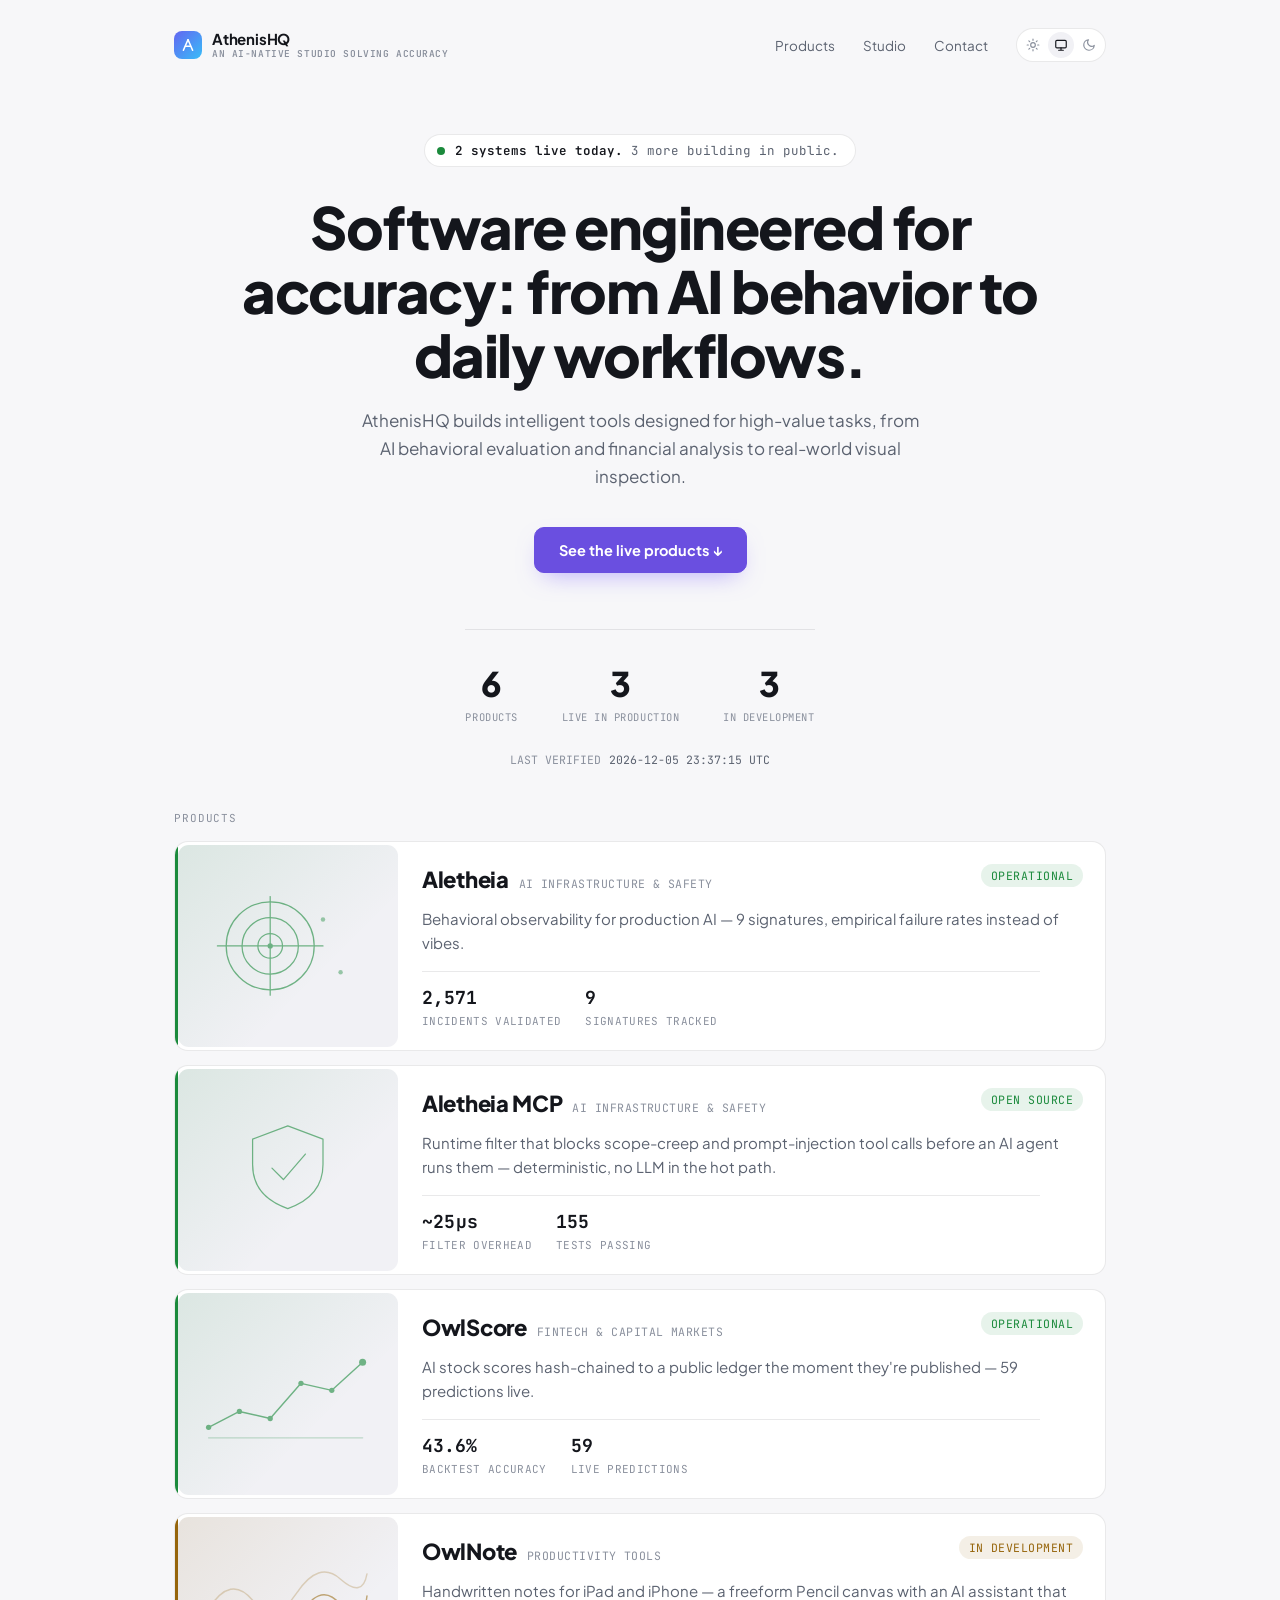
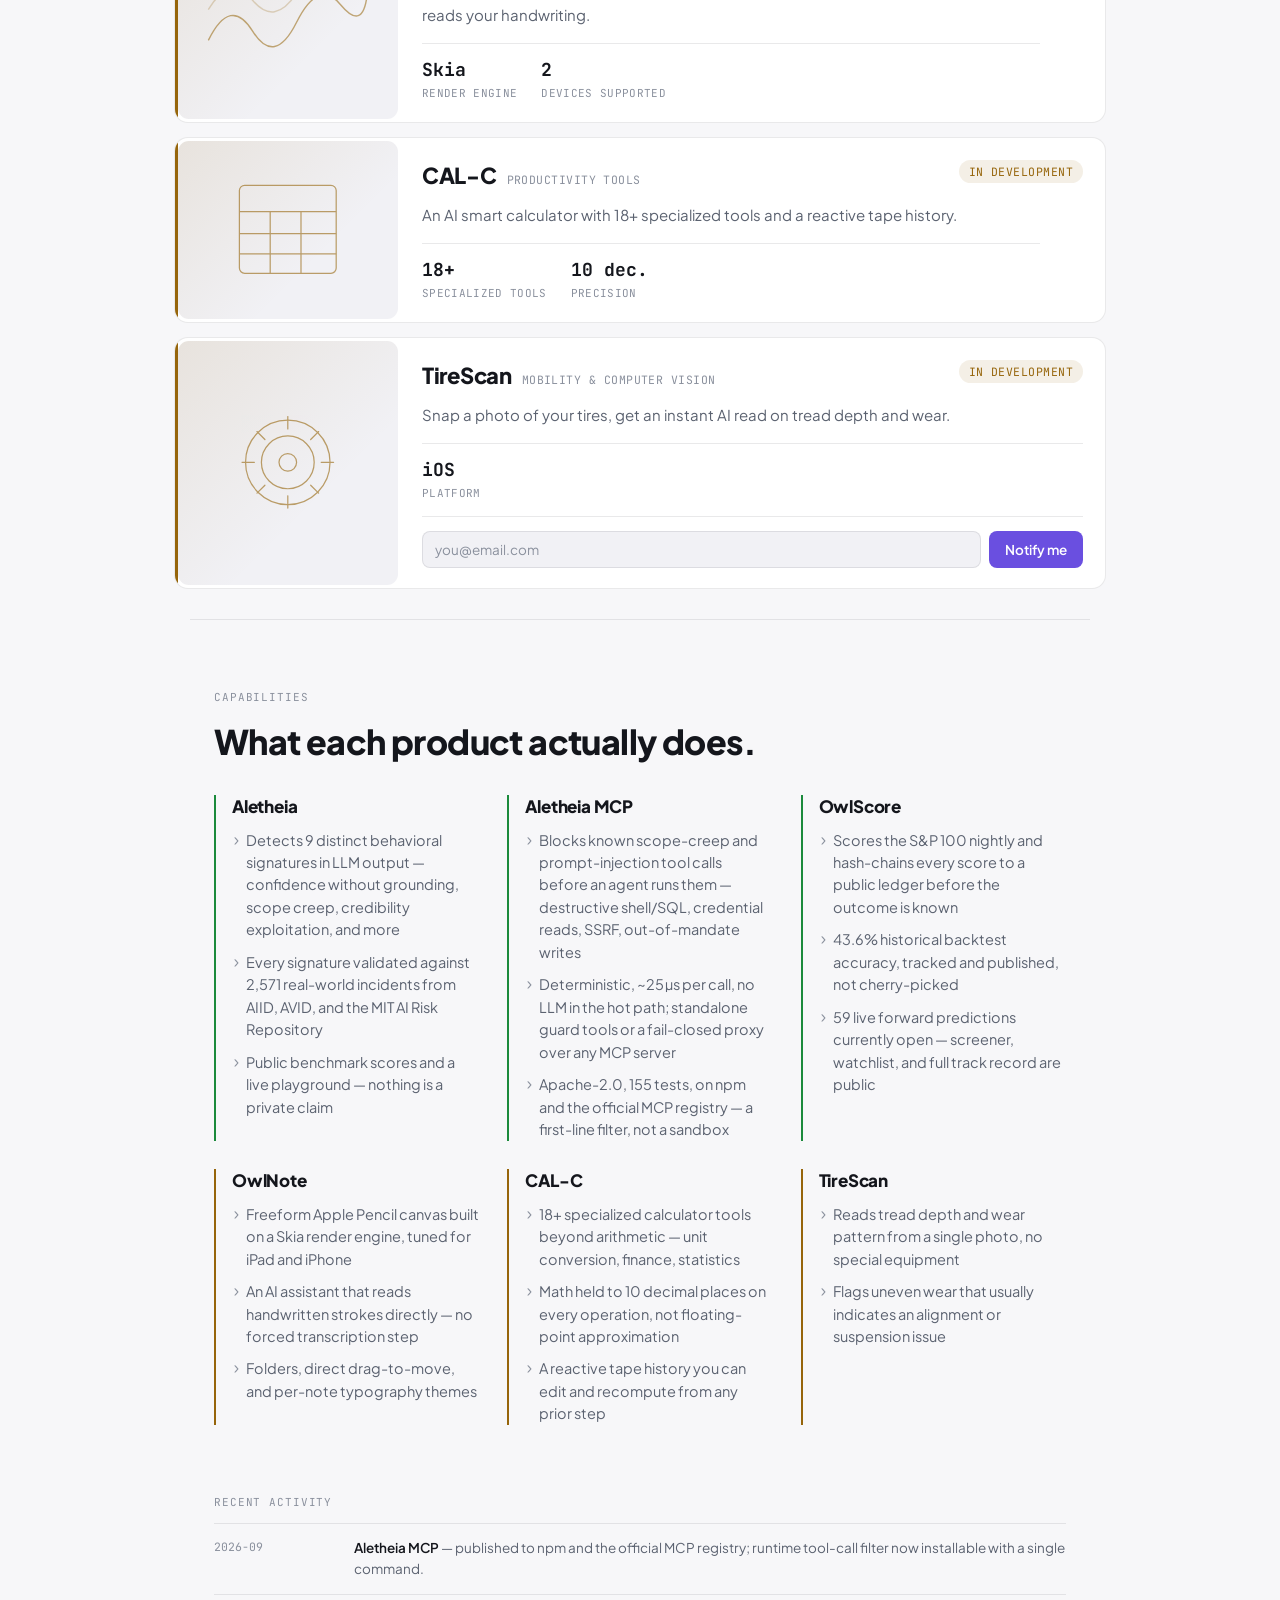
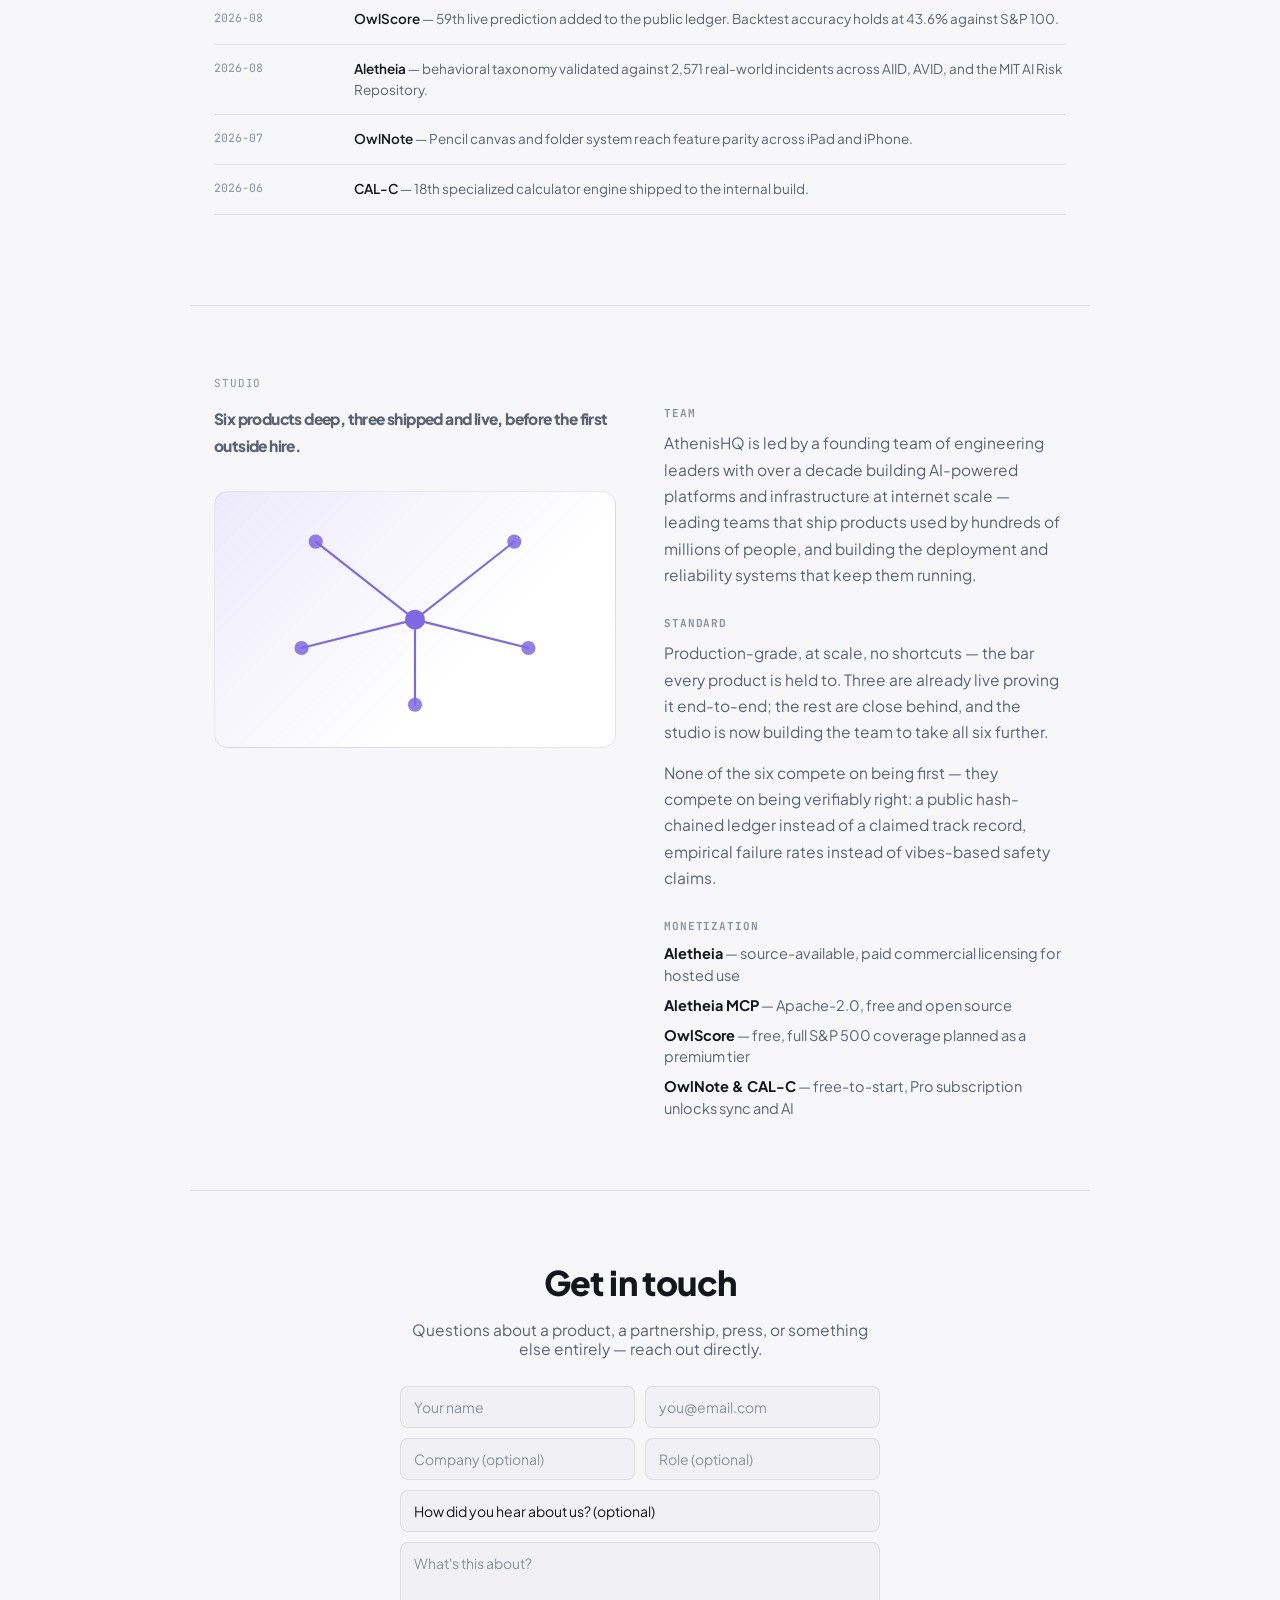
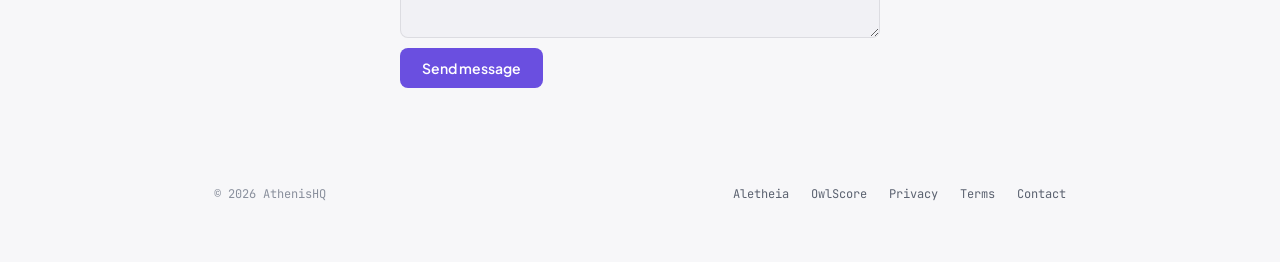
==== commit a1488016: "products: point Aletheia MCP tile to carmeai.com/#developers, trim duplicate metric" ====
--- a/index.html
+++ b/index.html
@@ -456,7 +456,7 @@
     </div>
   </a>
 
-  <a href="https://github.com/vikasny30/aletheia-mcp" target="_blank" rel="noopener" class="service ok reveal">
+  <a href="https://carmeai.com/#developers" target="_blank" rel="noopener" class="service ok reveal">
     <div class="svc-graphic">
       <svg viewBox="0 0 220 140" fill="none" stroke="currentColor" stroke-width="1.4" stroke-linecap="round" stroke-linejoin="round">
         <path d="M110 20l40 15v29c0 27-17 42-40 50-23-8-40-23-40-50V35l40-15z"/>
@@ -468,7 +468,7 @@
         <div class="svc-name"><div class="svc-name-row"><b>Aletheia MCP</b><span class="vertical">AI Infrastructure &amp; Safety</span></div></div>
         <span class="svc-status ok">Open source</span>
       </div>
-      <p class="svc-desc">Runtime filter that blocks scope-creep and prompt-injection tool calls before an AI agent runs them — deterministic, ~25&#8202;µs, no LLM in the hot path.</p>
+      <p class="svc-desc">Runtime filter that blocks scope-creep and prompt-injection tool calls before an AI agent runs them — deterministic, no LLM in the hot path.</p>
       <div class="svc-bottom">
         <div class="svc-metrics">
           <div><b>~25&#8202;µs</b><span>Filter overhead</span></div>
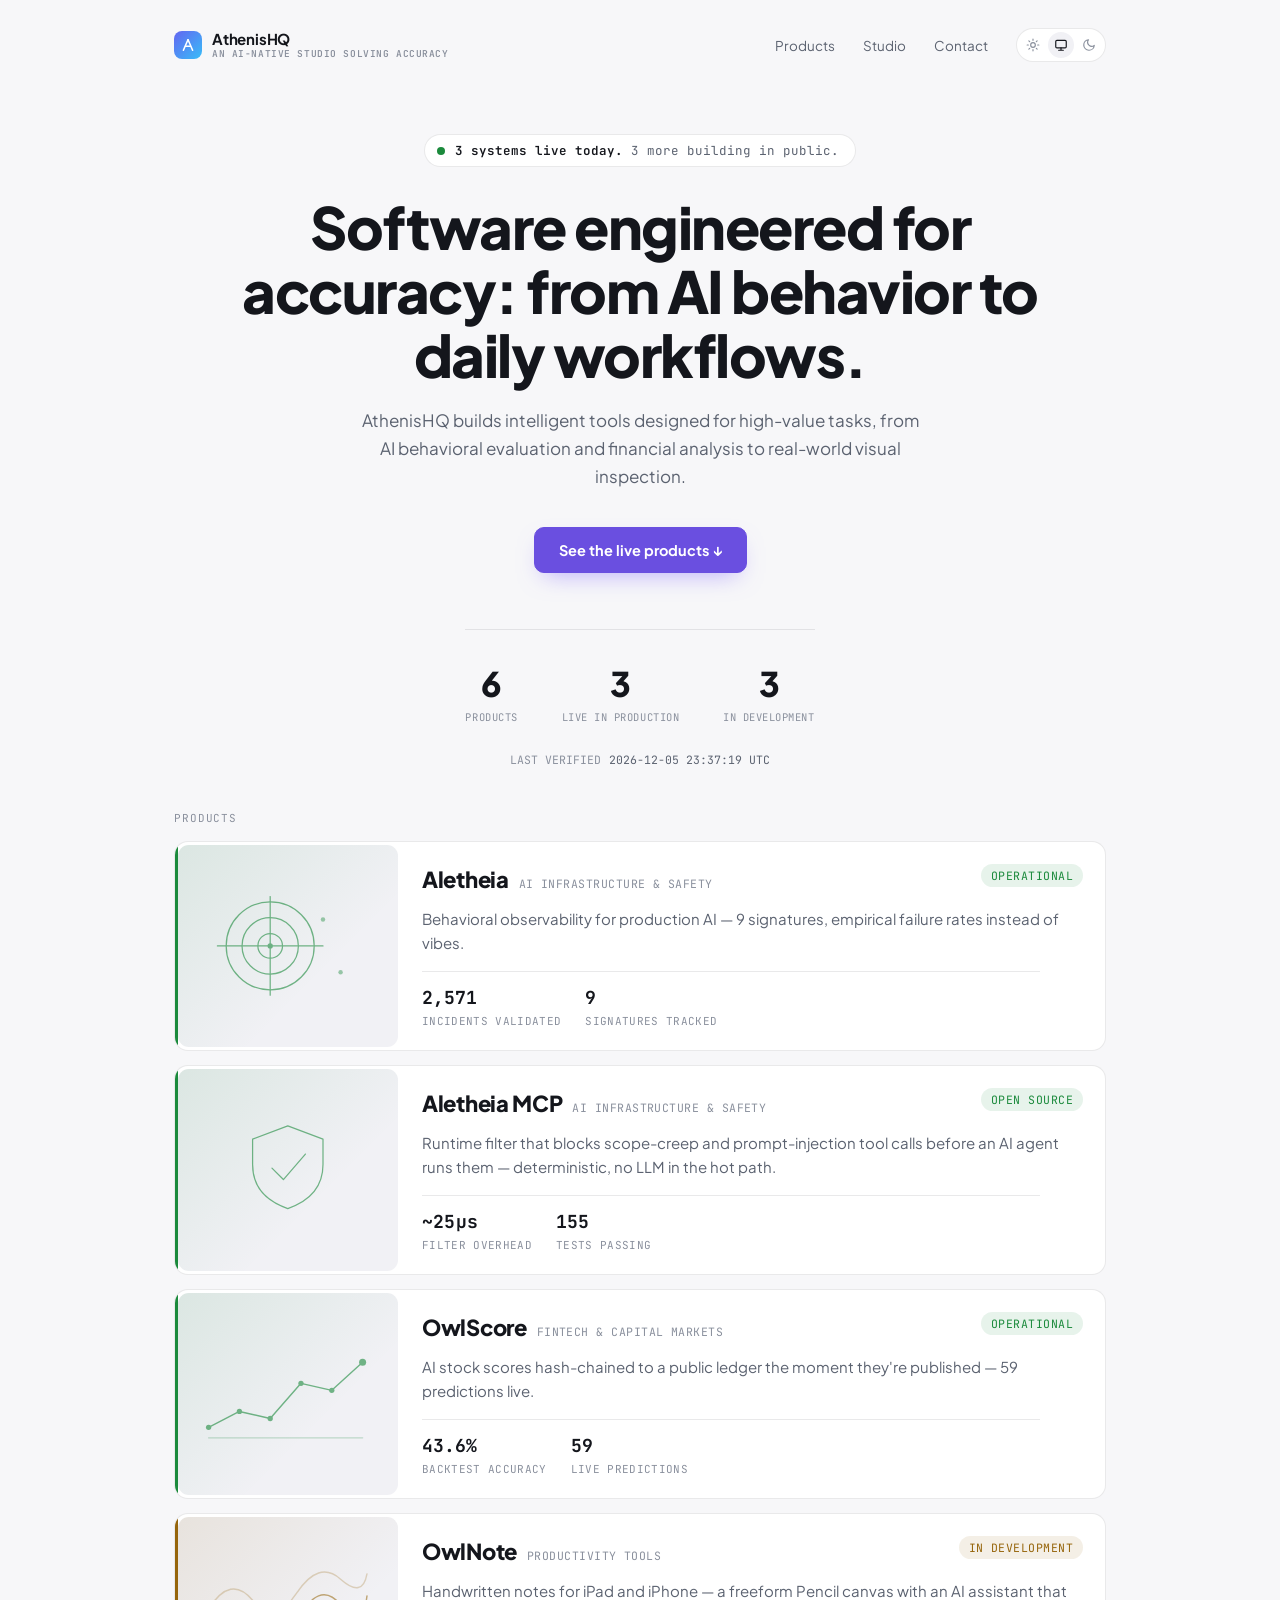
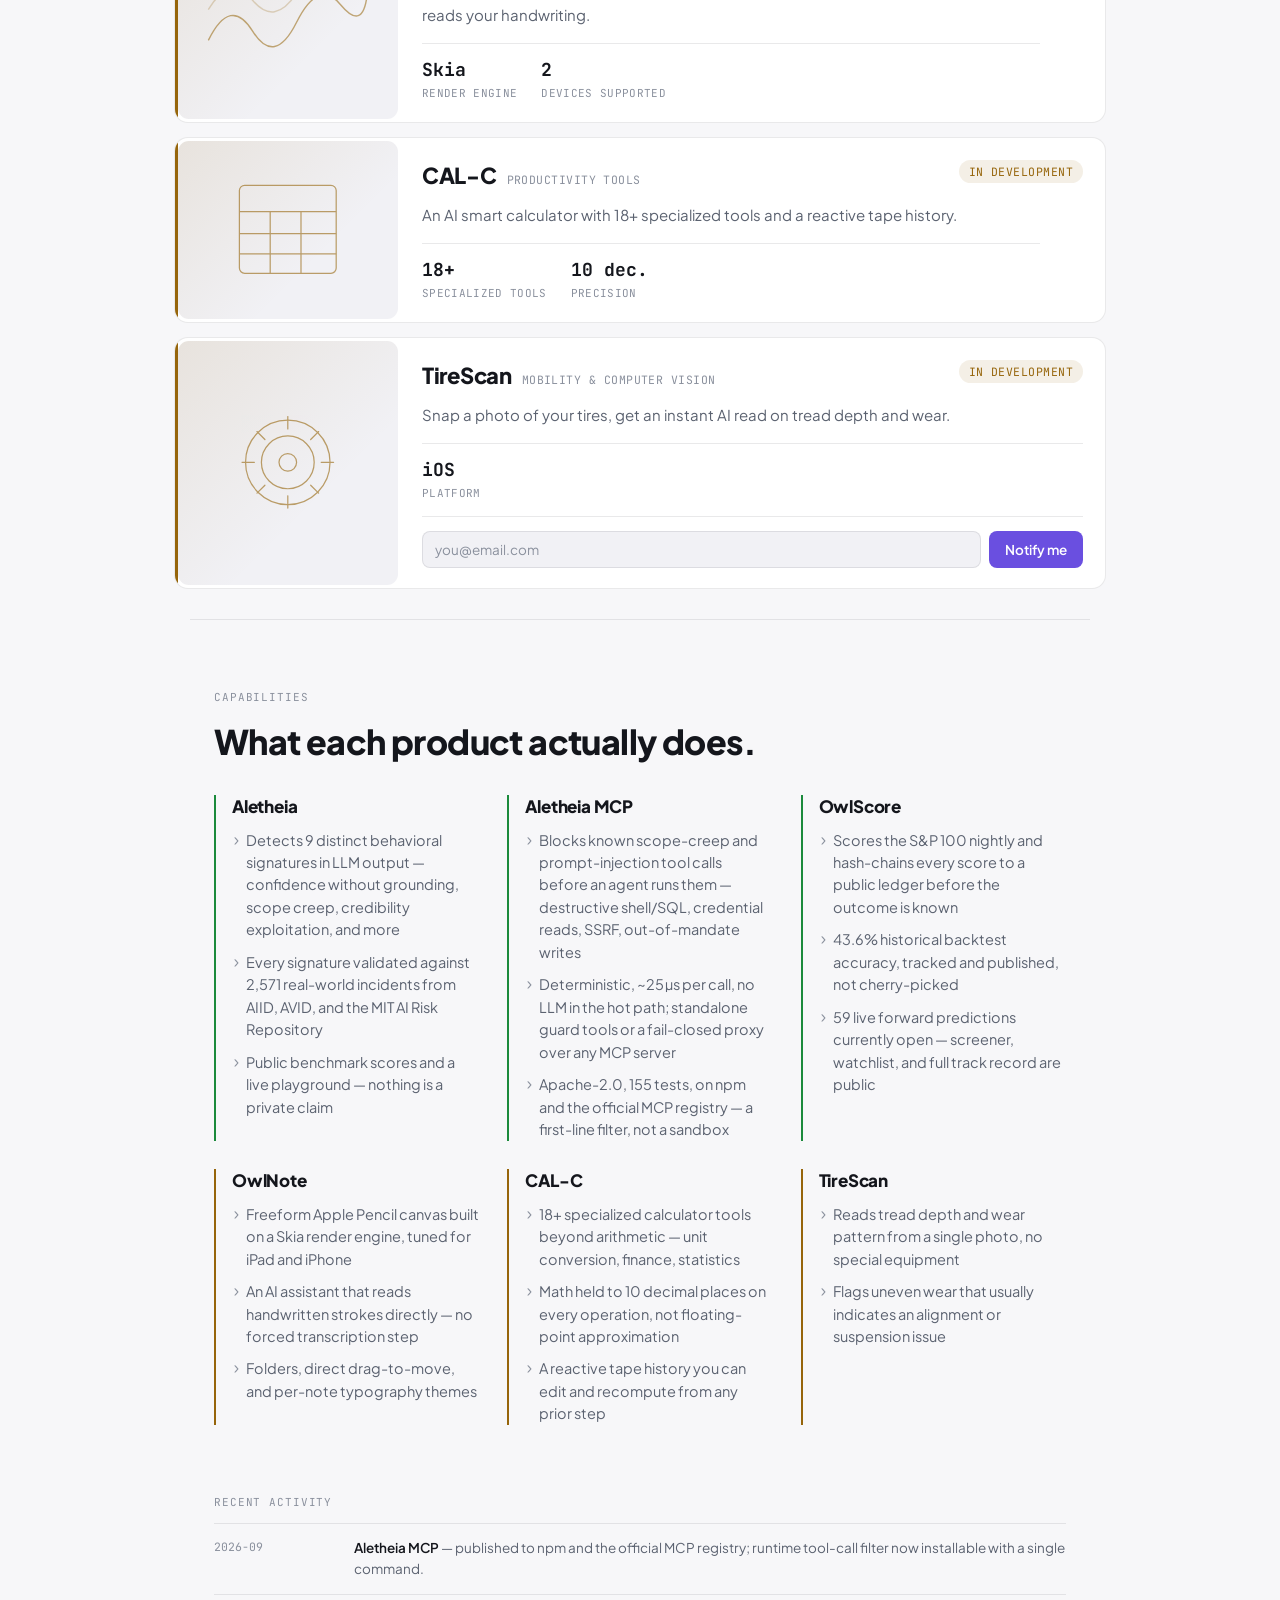
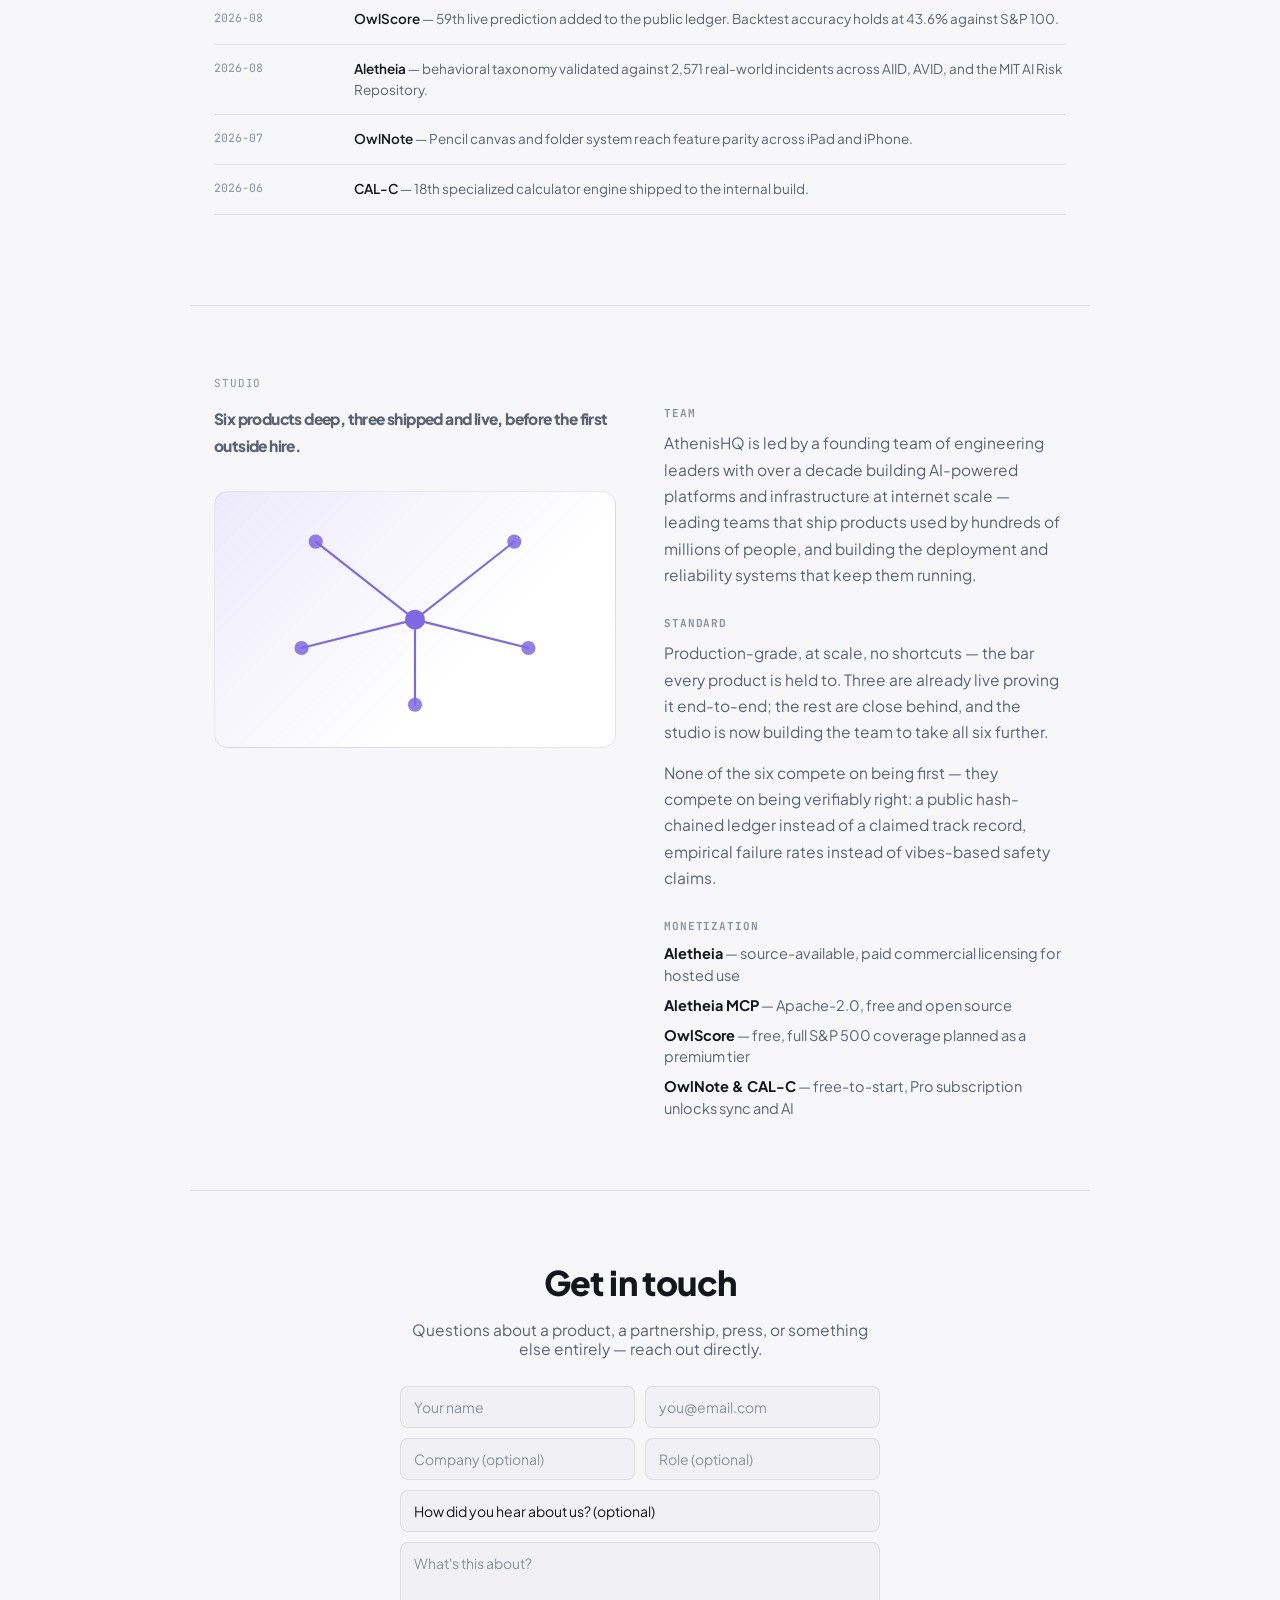
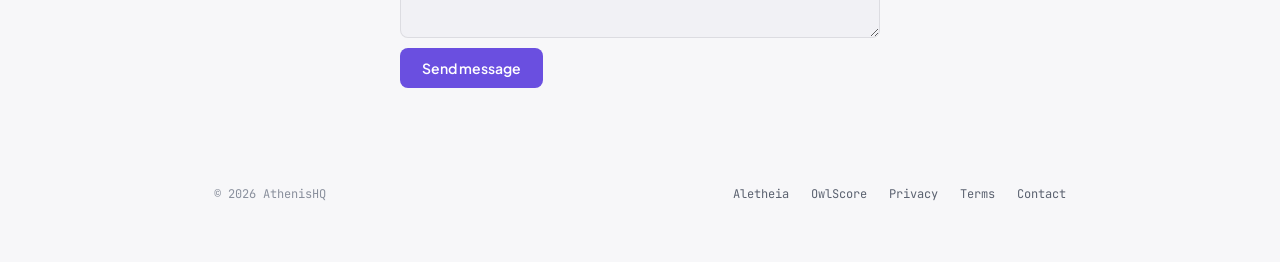
==== commit 376ac043: "fix: eyebrow status line still said 2 live, now 3 (Aletheia MCP shipped) Co-Authored-By: Claude Sonn" ====
--- a/index.html
+++ b/index.html
@@ -404,7 +404,7 @@
 <div class="status-hero">
   <div class="overall">
     <span class="pulse-dot"></span>
-    <span class="overall-text"><b>2 systems live today.</b> 3 more building in public.</span>
+    <span class="overall-text"><b>3 systems live today.</b> 3 more building in public.</span>
   </div>
 
   <h1>Software engineered for accuracy: from AI behavior to daily workflows.</h1>
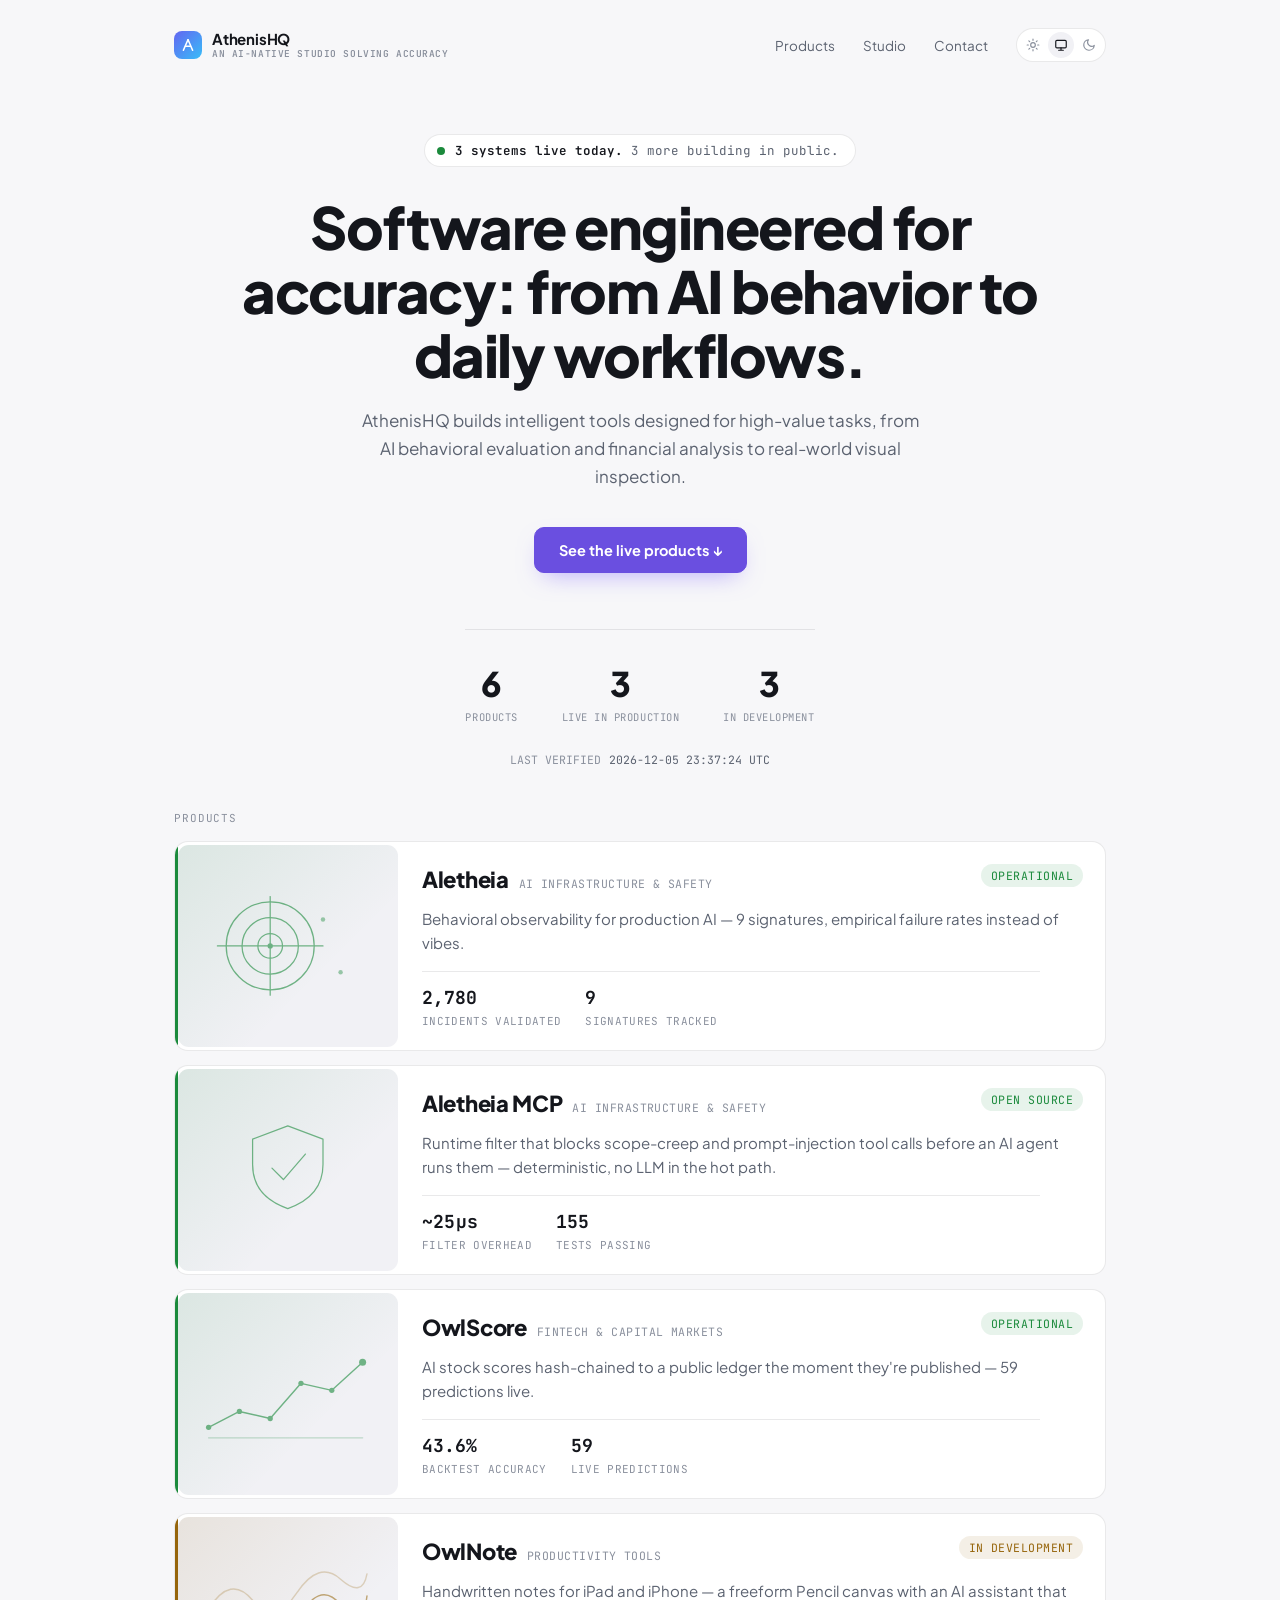
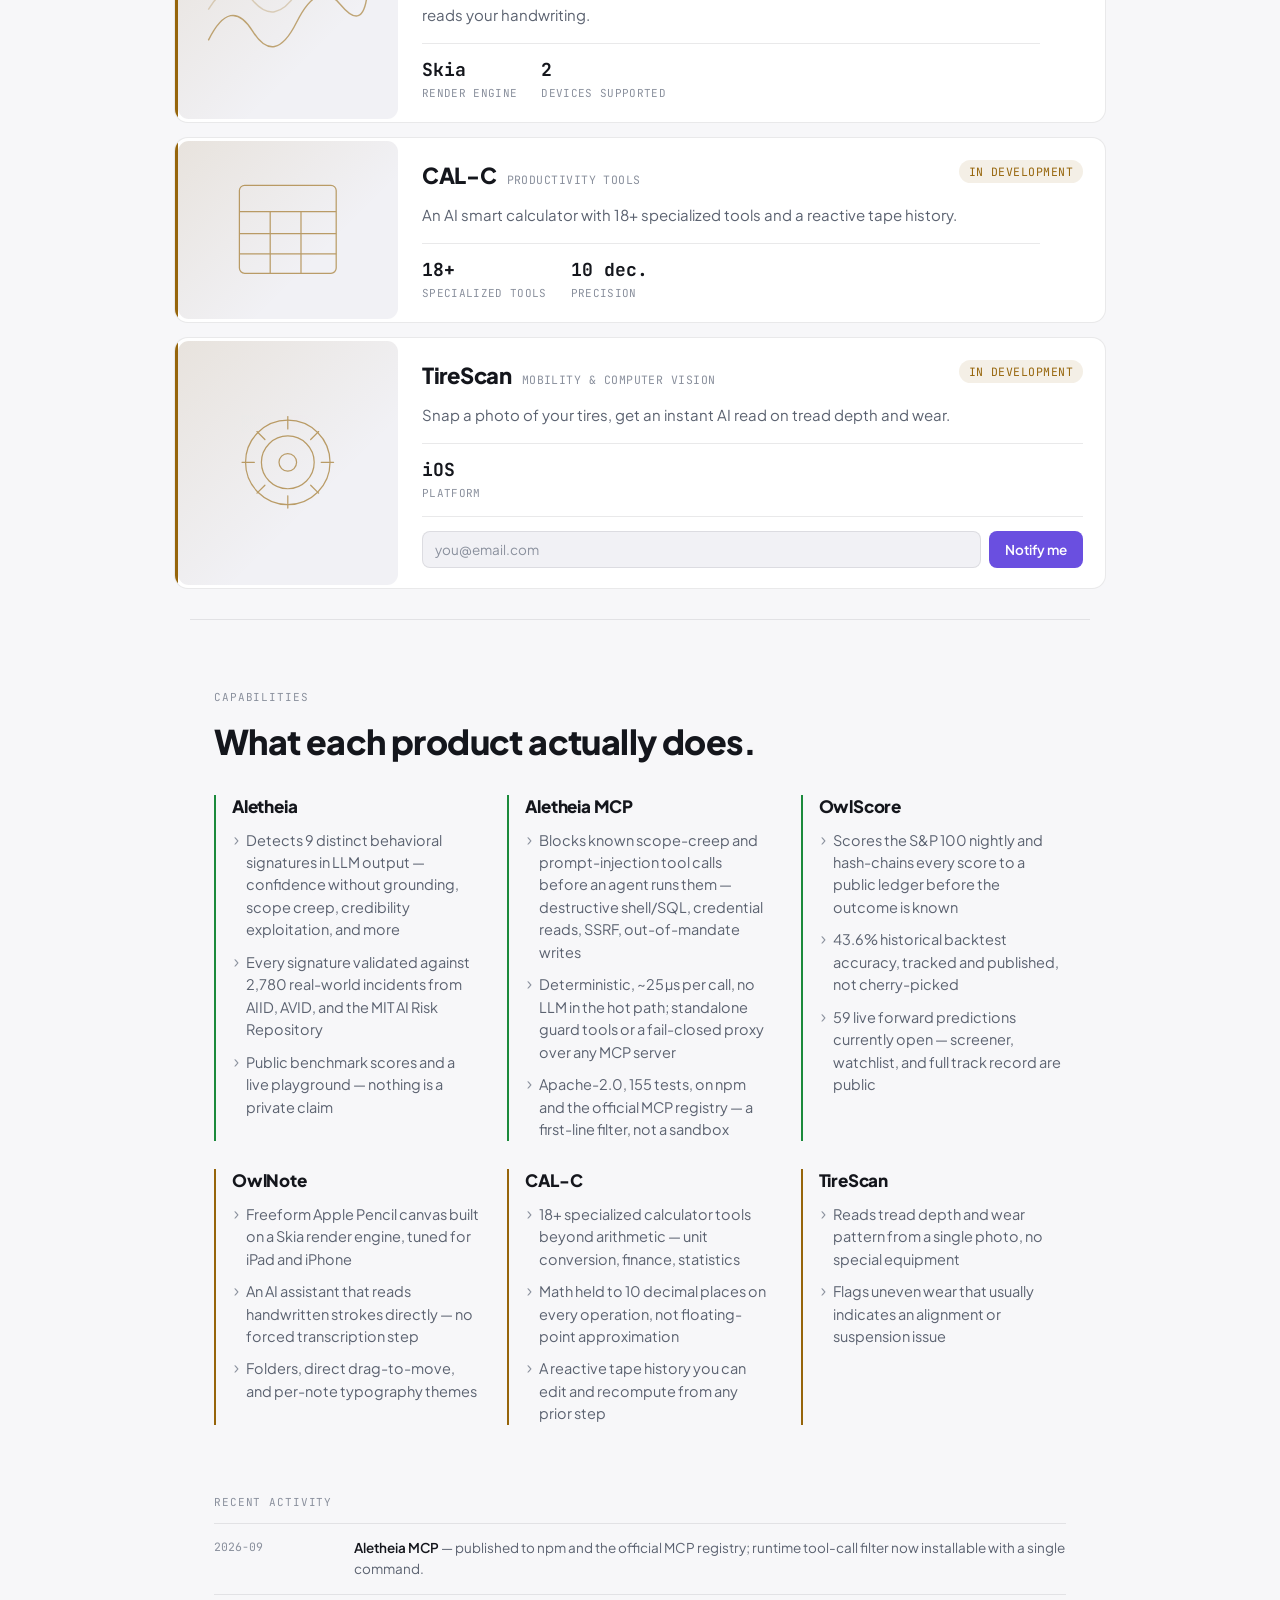
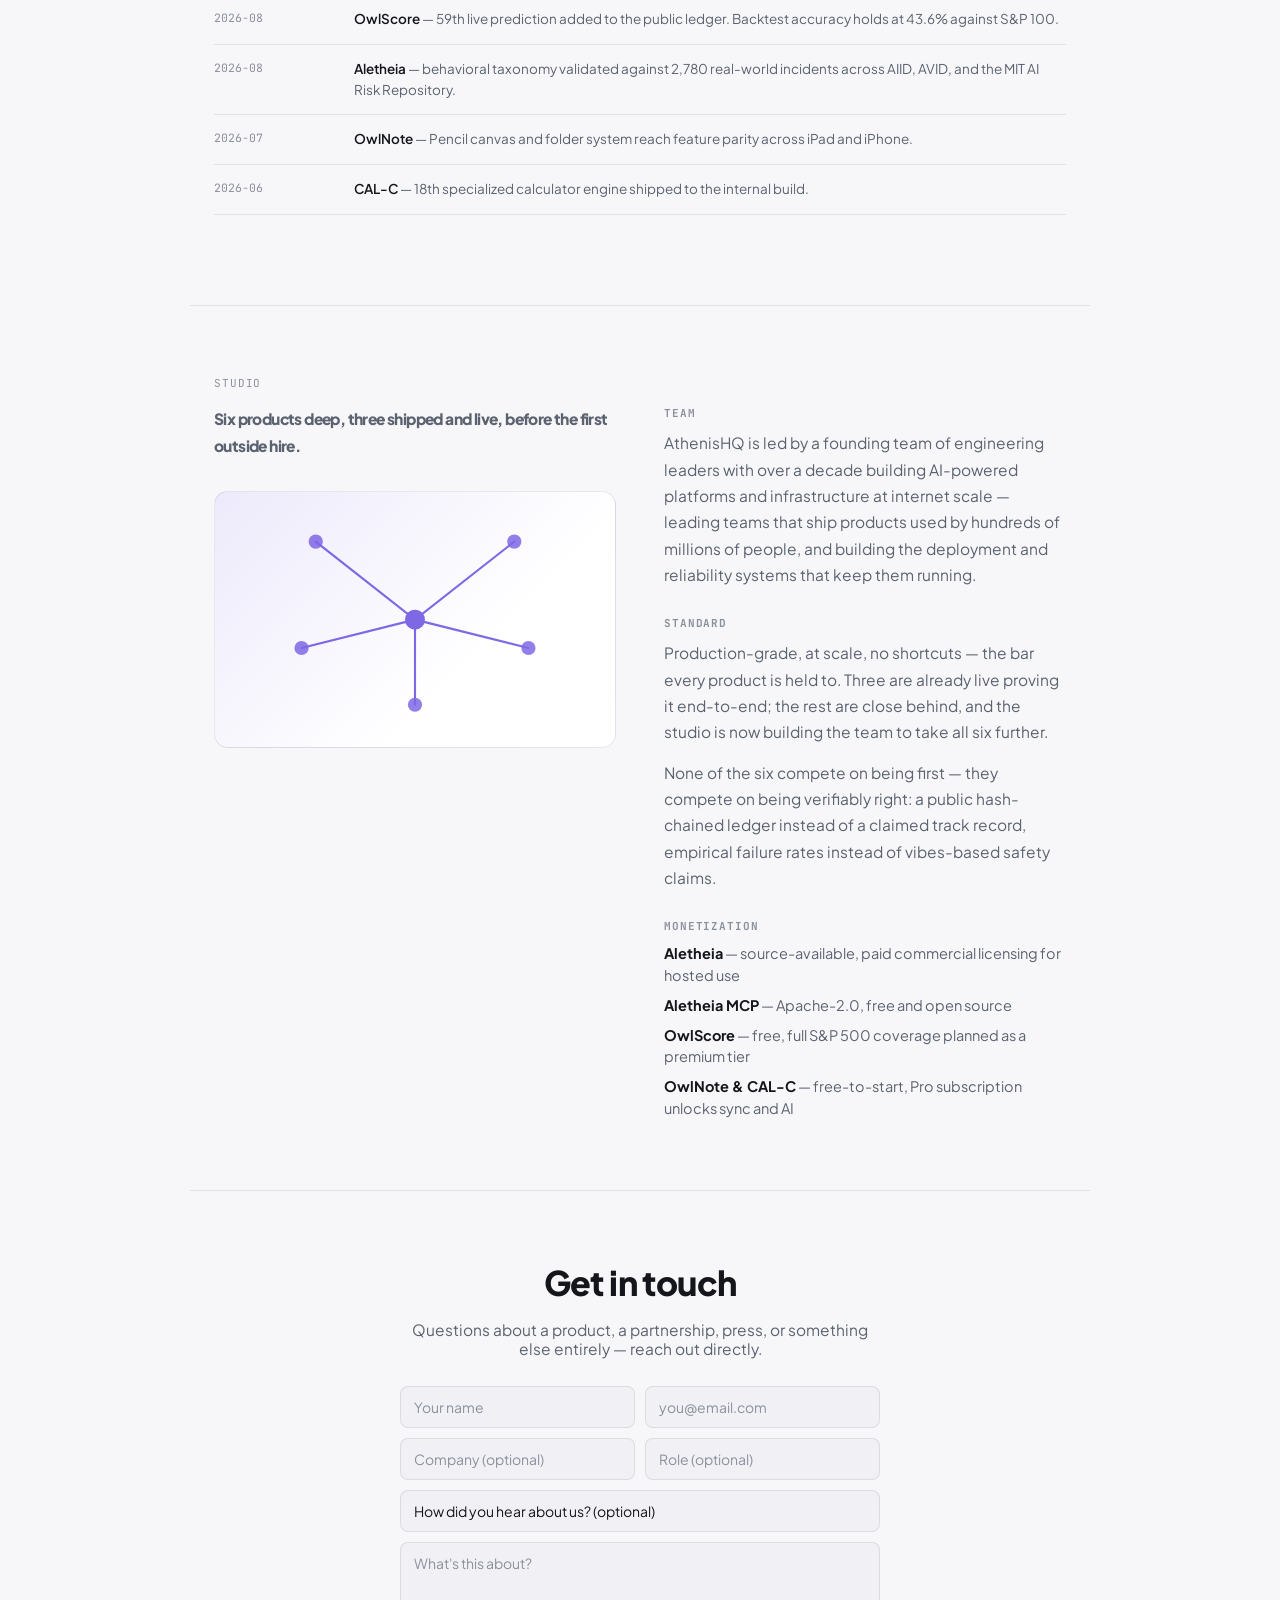
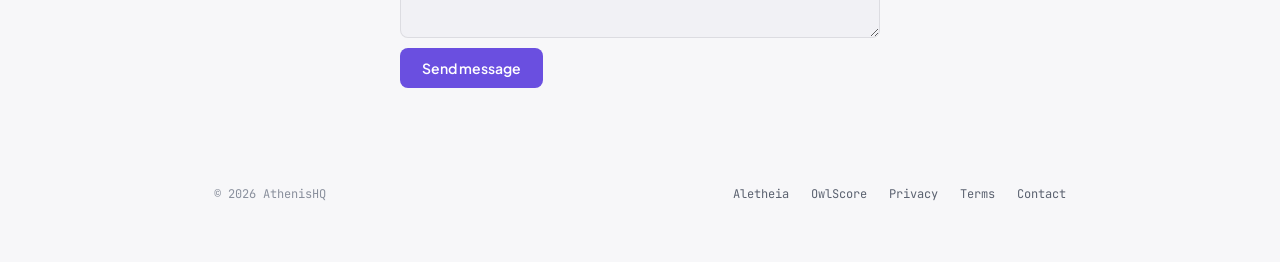
==== commit 8687d414: "fix: standardize Aletheia incident count on 2,780 (current), not 2,571 2,571 was the frozen count as" ====
--- a/index.html
+++ b/index.html
@@ -448,7 +448,7 @@
       <p class="svc-desc">Behavioral observability for production AI — 9 signatures, empirical failure rates instead of vibes.</p>
       <div class="svc-bottom">
         <div class="svc-metrics">
-          <div><b>2,571</b><span>Incidents validated</span></div>
+          <div><b>2,780</b><span>Incidents validated</span></div>
           <div><b>9</b><span>Signatures tracked</span></div>
         </div>
         <span class="svc-arrow">→</span>
@@ -599,7 +599,7 @@
       <b class="cap-name">Aletheia</b>
       <ul>
         <li>Detects 9 distinct behavioral signatures in LLM output — confidence without grounding, scope creep, credibility exploitation, and more</li>
-        <li>Every signature validated against 2,571 real-world incidents from AIID, AVID, and the MIT AI Risk Repository</li>
+        <li>Every signature validated against 2,780 real-world incidents from AIID, AVID, and the MIT AI Risk Repository</li>
         <li>Public benchmark scores and a live playground — nothing is a private claim</li>
       </ul>
     </div>
@@ -657,7 +657,7 @@
   </div>
   <div class="log-entry">
     <time>2026-08</time>
-    <p><b>Aletheia</b> — behavioral taxonomy validated against 2,571 real-world incidents across AIID, AVID, and the MIT AI Risk Repository.</p>
+    <p><b>Aletheia</b> — behavioral taxonomy validated against 2,780 real-world incidents across AIID, AVID, and the MIT AI Risk Repository.</p>
   </div>
   <div class="log-entry">
     <time>2026-07</time>
